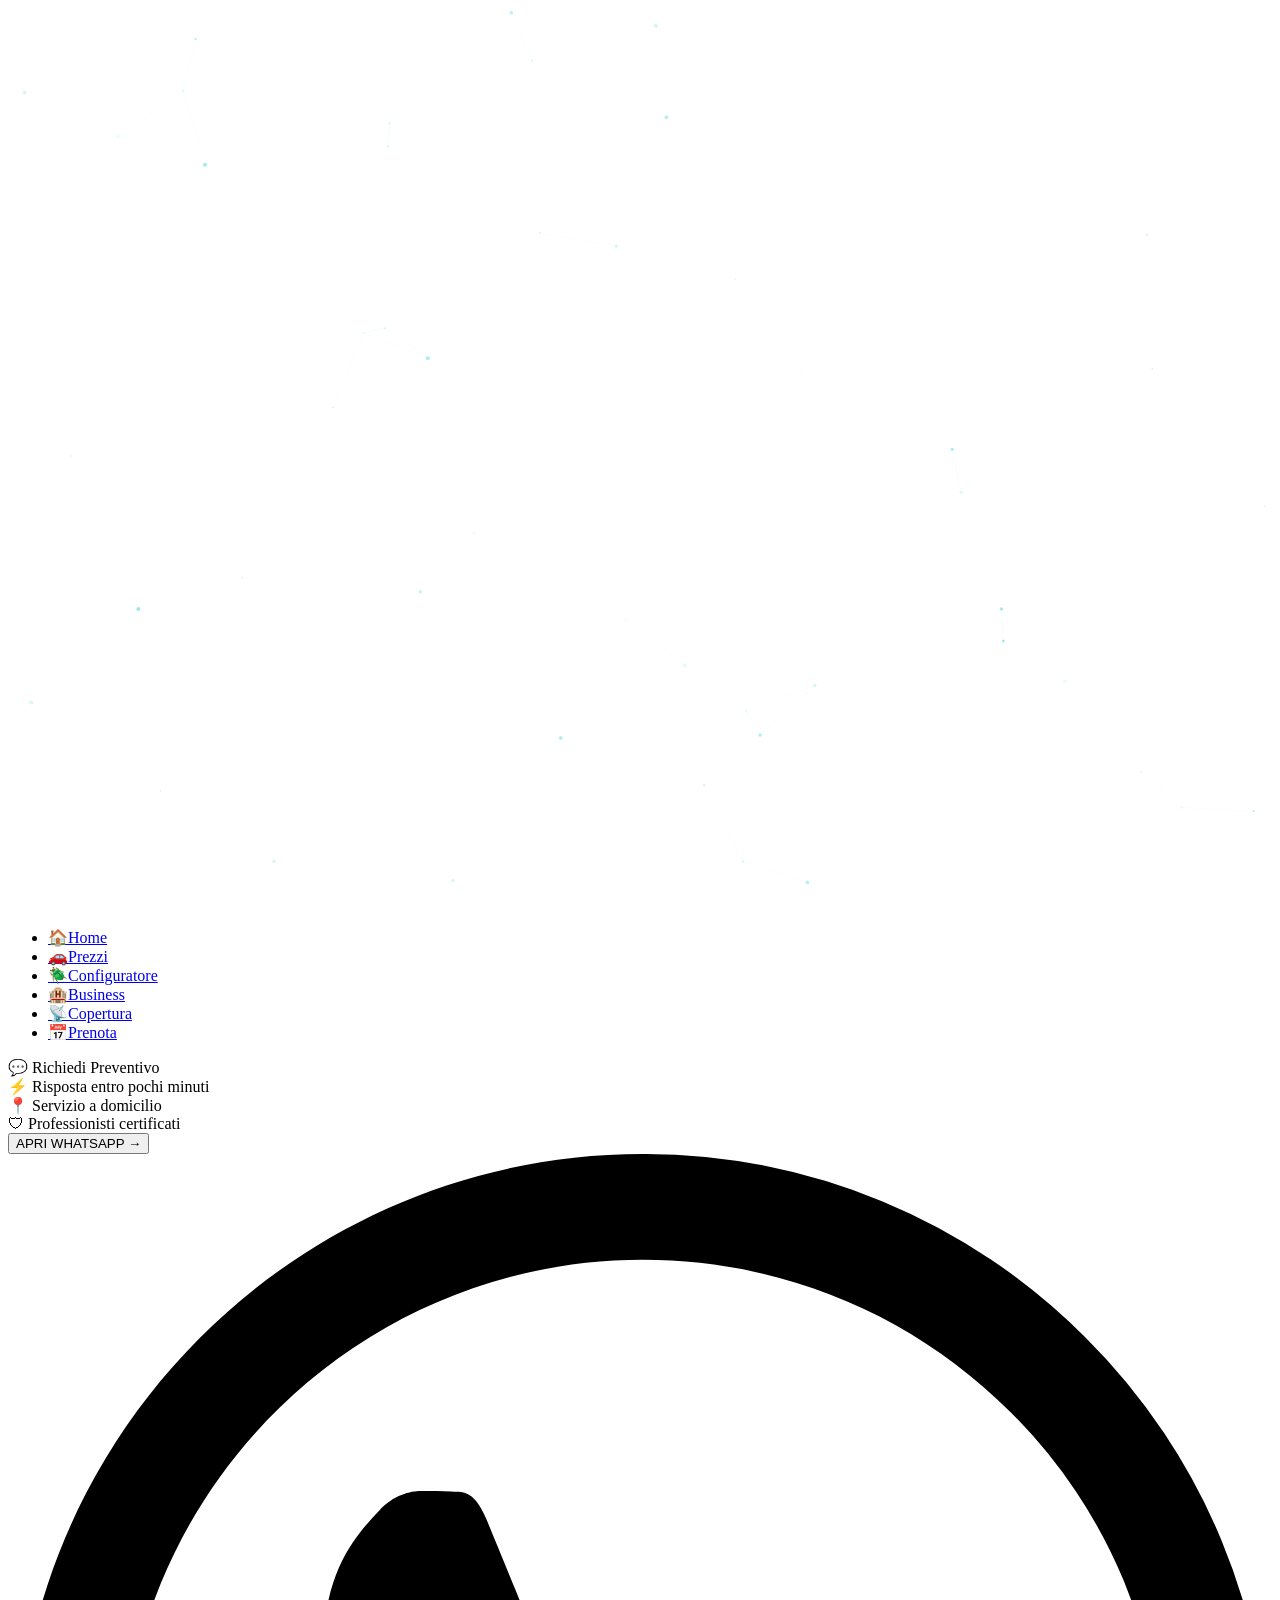
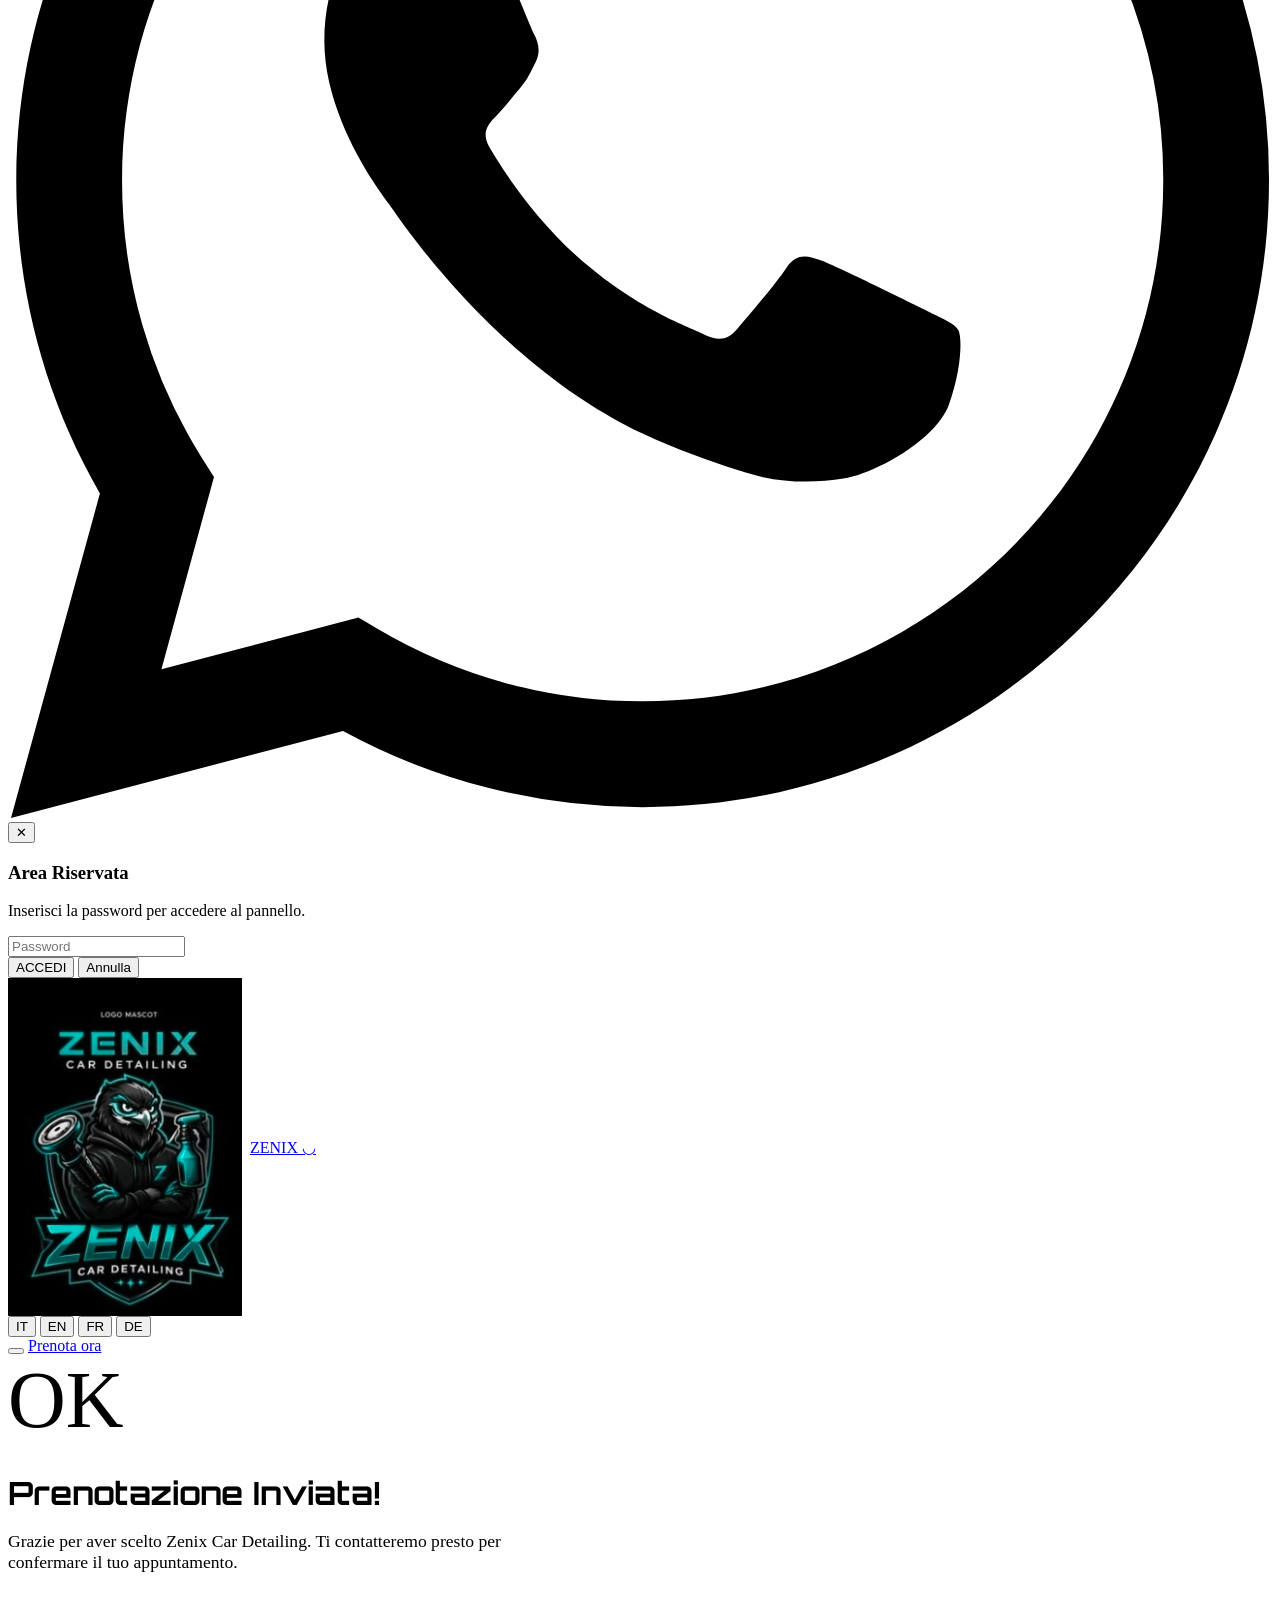
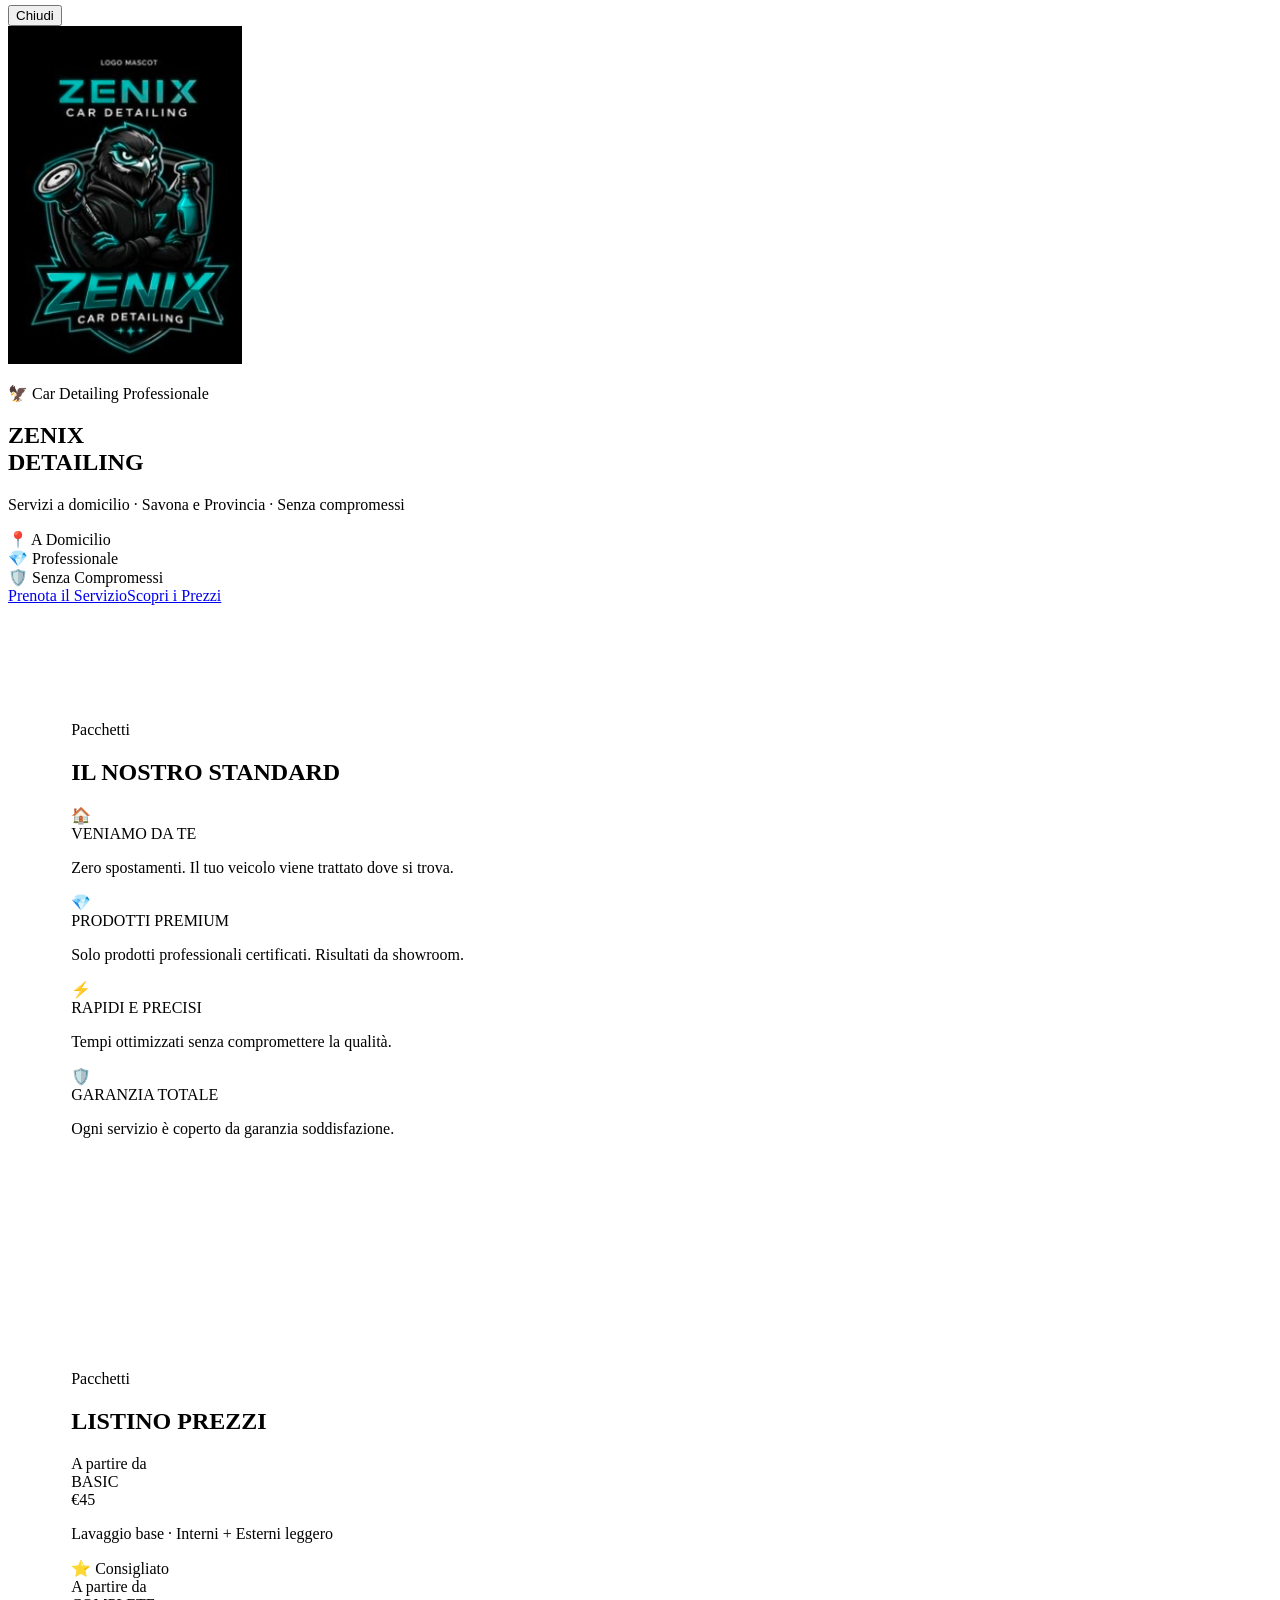
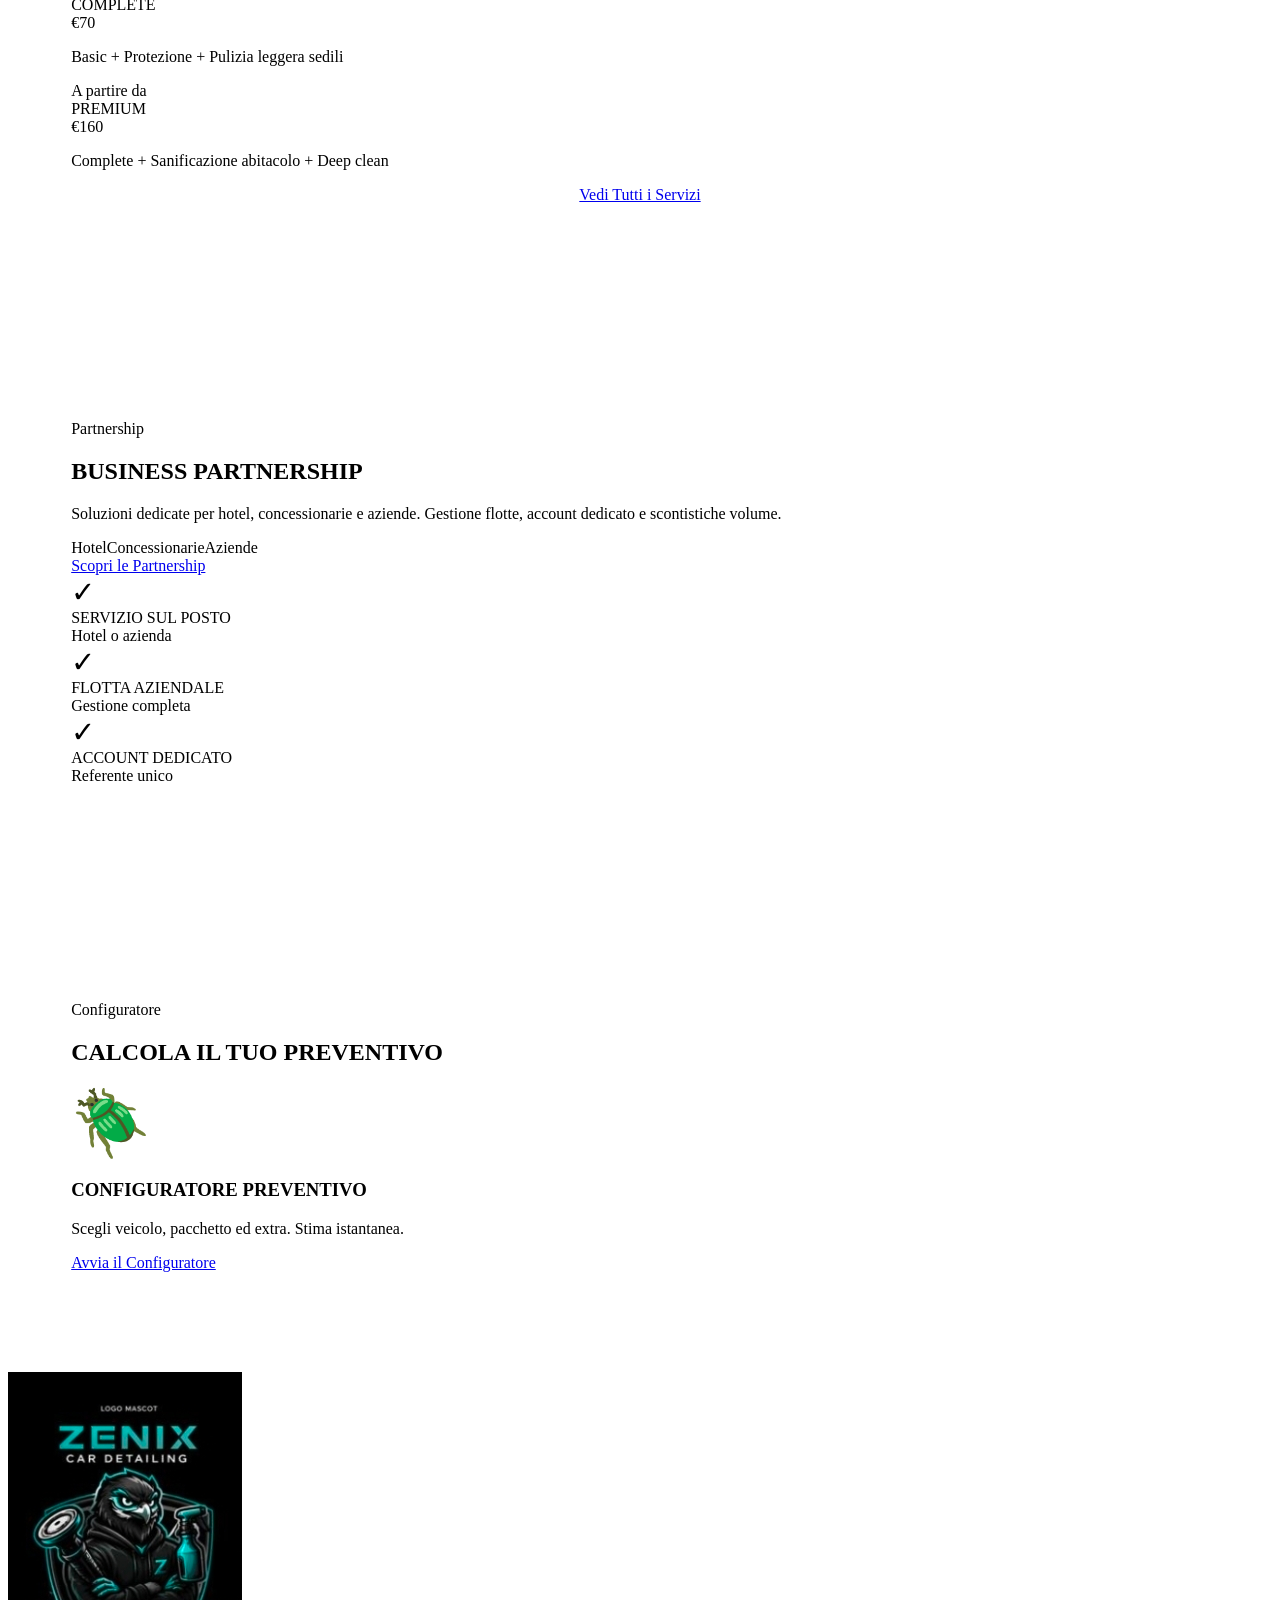
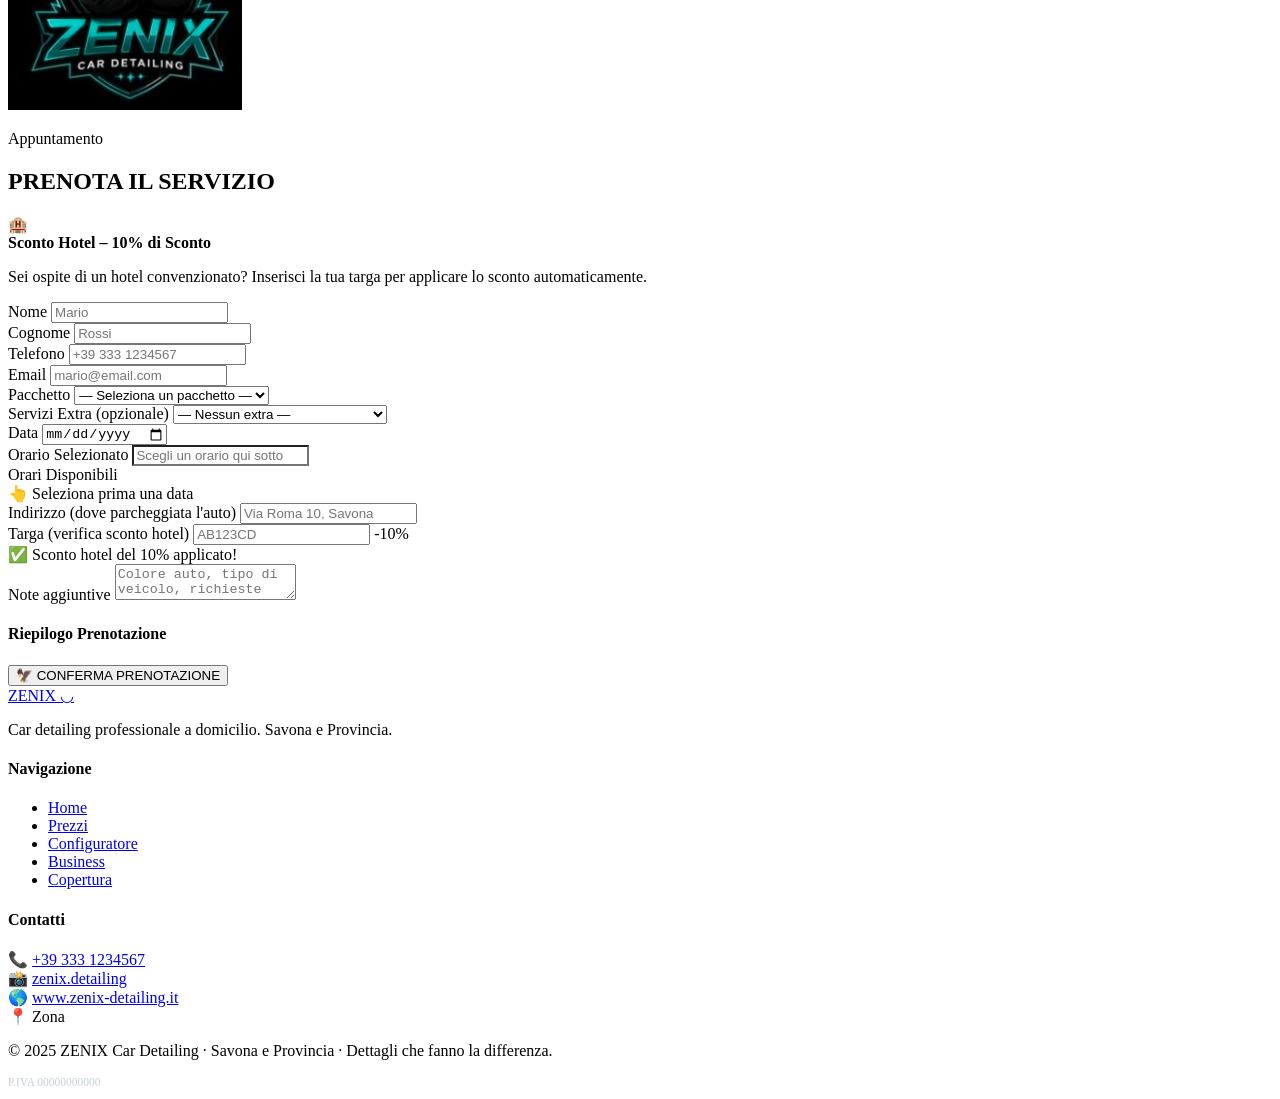
==== index.html @ 7ba514c6 "Create index.html" ====
<!DOCTYPE html>
<html lang="it" id="html-root">
<head>
<meta charset="UTF-8">
<meta name="viewport" content="width=device-width, initial-scale=1.0">
<meta name="description" content="Car detailing professionale a domicilio a Savona. Basic, Complete, Premium. Prenota online.">
<title>Zenix Car Detailing &ndash; Servizi a Domicilio Savona</title>

<link rel="preconnect" href="https://fonts.googleapis.com">
<link rel="preconnect" href="https://fonts.gstatic.com" crossorigin>
<link href="https://fonts.googleapis.com/css2?family=Orbitron:wght@400;700;900&family=Rajdhani:wght@400;500;600;700&display=swap" rel="stylesheet">

<link rel="stylesheet" href="style.css">
</head>
<body>

<canvas id="particles"></canvas>

<!-- Mobile menu -->
<div class="mob-menu" id="mob-menu" role="dialog" aria-modal="true">
  <div class="mob-menu-grid"></div>
  <div class="mob-scanline"></div>
  <div class="mob-menu-corner tl"></div><div class="mob-menu-corner tr"></div>
  <div class="mob-menu-corner bl"></div><div class="mob-menu-corner br"></div>
  <ul class="mob-nav">
    <li><a href="index.html" class="active-page" onclick="navTo(event,'index.html',closeMobMenu)"><span class="mn-icon">&#127968;</span><span data-i18n="nav_home">Home</span></a></li>
    <li><a href="services.html" class="" onclick="navTo(event,'services.html',closeMobMenu)"><span class="mn-icon">&#128663;</span><span data-i18n="nav_prezzi">Servizi</span></a></li>
    <li><a href="configurator.html" class="" onclick="navTo(event,'configurator.html',closeMobMenu)"><span class="mn-icon">&#129714;</span><span data-i18n="nav_cfg">Configuratore</span></a></li>
    <li><a href="business.html" class="" onclick="navTo(event,'business.html',closeMobMenu)"><span class="mn-icon">&#127976;</span><span data-i18n="nav_biz">Business</span></a></li>
    <li><a href="coverage.html" class="" onclick="navTo(event,'coverage.html',closeMobMenu)"><span class="mn-icon">&#128225;</span><span data-i18n="nav_cov">Copertura</span></a></li> 
    <li><a href="index.html#prenota" onclick="closeMobMenu()"><span class="mn-icon">&#128197;</span><span data-i18n="nav_prenota">Prenota</span></a></li>
  </ul>
</div>

<!-- WhatsApp float -->
<div class="wa-float" id="wa-float">
  <div class="wa-card" id="wa-card">
    <div class="wa-card-title" data-i18n="wa_title">&#128172; Richiedi Preventivo</div>
    <div class="wa-card-item"><span class="icon">&#9889;</span> <span data-i18n="wa_item1">Risposta entro pochi minuti</span></div>
    <div class="wa-card-item"><span class="icon">&#128205;</span> <span data-i18n="wa_item2">Servizio a domicilio</span></div>
    <div class="wa-card-item"><span class="icon">&#128737;</span> <span data-i18n="wa_item3">Professionisti certificati</span></div>
    <button class="wa-card-cta" onclick="openWhatsApp()" data-i18n="wa_cta">APRI WHATSAPP</button>
  </div>
  <div class="wa-ring wa-ring-1"></div>
  <div class="wa-ring wa-ring-2"></div>
  <div class="wa-btn" id="wa-btn" onclick="openWhatsApp()" title="WhatsApp">
    <svg viewBox="0 0 24 24"><path d="M17.472 14.382c-.297-.149-1.758-.867-2.03-.967-.273-.099-.471-.148-.67.15-.197.297-.767.966-.94 1.164-.173.199-.347.223-.644.075-.297-.15-1.255-.463-2.39-1.475-.883-.788-1.48-1.761-1.653-2.059-.173-.297-.018-.458.13-.606.134-.133.298-.347.446-.52.149-.174.198-.298.298-.497.099-.198.05-.371-.025-.52-.075-.149-.669-1.612-.916-2.207-.242-.579-.487-.5-.669-.51-.173-.008-.371-.01-.57-.01-.198 0-.52.074-.792.372-.272.297-1.04 1.016-1.04 2.479 0 1.462 1.065 2.875 1.213 3.074.149.198 2.096 3.2 5.077 4.487.709.306 1.262.489 1.694.625.712.227 1.36.195 1.871.118.571-.085 1.758-.719 2.006-1.413.248-.694.248-1.289.173-1.413-.074-.124-.272-.198-.57-.347m-5.421 7.403h-.004a9.87 9.87 0 01-5.031-1.378l-.361-.214-3.741.982.998-3.648-.235-.374a9.86 9.86 0 01-1.51-5.26c.001-5.45 4.436-9.884 9.888-9.884 2.64 0 5.122 1.03 6.988 2.898a9.825 9.825 0 012.893 6.994c-.003 5.45-4.437 9.884-9.885 9.884m8.413-18.297A11.815 11.815 0 0012.05 0C5.495 0 .16 5.335.157 11.892c0 2.096.547 4.142 1.588 5.945L.057 24l6.305-1.654a11.882 11.882 0 005.683 1.448h.005c6.554 0 11.89-5.335 11.893-11.893a11.821 11.821 0 00-3.48-8.413Z"/></svg>
  </div>
</div>

<!-- Page transition -->
<div class="page-transition" id="page-transition"></div>

<!-- Admin secret modal -->
<div class="admin-modal-overlay" id="admin-modal">
  <div class="admin-modal-wrap"><div class="admin-modal">
    <button class="admin-modal-close" onclick="closeAdminModal()">&#x2715;</button>
    <h3 data-i18n="admin_modal_title">Area Riservata</h3>
    <p data-i18n="admin_modal_desc">Inserisci la password per accedere.</p>
    <input type="password" id="admin-pwd-input" data-i18n-ph="admin_modal_pwd" placeholder="Password"
      onkeydown="if(event.key==='Enter')checkAdminPwd()">
    <div class="admin-modal-btns">
      <button class="btn-primary" onclick="checkAdminPwd()" data-i18n="admin_modal_btn">ACCEDI</button>
      <button class="btn-outline" onclick="closeAdminModal()" data-i18n="admin_modal_cancel">Annulla</button>
    </div>
  </div></div>
</div>

<!-- Nav -->
<nav id="navbar">
  <div style="display:flex;align-items:center;gap:.5rem;flex-shrink:0">
    <img src="[data-uri]" class="nav-mascot" alt="Zenix">
    <a href="index.html" class="nav-logo" onclick="navTo(event,'index.html')">ZENIX<span> &#9697;</span></a>
  </div>
  <div class="nav-right">
    <div class="lang-selector">
      <button class="lang-btn" onclick="setLang('it')" id="lang-it">IT</button>
      <button class="lang-btn" onclick="setLang('en')" id="lang-en">EN</button>
      <button class="lang-btn" onclick="setLang('fr')" id="lang-fr">FR</button>
      <button class="lang-btn" onclick="setLang('de')" id="lang-de">DE</button>
    </div>
    <button class="hamburger" id="hamburger-btn" aria-label="Menu" onclick="toggleMobMenu()">
      <span></span><span></span><span></span>
    </button>
    <a href="index.html#prenota" class="nav-cta" id="nav-book-btn" data-i18n="nav_book_btn">Prenota</a>
  </div>
</nav>
<div id="fb-banner" style="display:none;position:fixed;bottom:1rem;right:1rem;z-index:999;background:rgba(255,180,0,.96);color:#000;padding:.8rem 1.2rem;border-radius:8px;font-family:Orbitron,monospace;font-size:.62rem;max-width:290px;box-shadow:0 4px 24px rgba(0,0,0,.5)">Firebase non configurato - prenotazioni locali.<button onclick="this.parentElement.style.display='none'" style="position:absolute;top:.3rem;right:.5rem;background:none;border:none;cursor:pointer">X</button></div>
<div class="success-overlay" id="success-overlay"><div style="font-size:5rem;margin-bottom:1.5rem">OK</div><h2 style="font-family:Orbitron,monospace;color:var(--teal);font-size:2rem;margin-bottom:1rem" data-i18n="success_title">Prenotazione Inviata!</h2><p style="color:var(--muted);font-size:1.1rem;margin-bottom:2rem;max-width:500px" data-i18n="success_msg">Grazie! Ti contatteremo presto.</p><button class="btn-primary" onclick="document.getElementById('success-overlay').classList.remove('show')" data-i18n="success_close">Chiudi</button></div>
<section id="hero"><div class="hero-grid-bg"></div><div class="hero-glow"></div><img src="[data-uri]" class="mascot-hero" alt="Zenix"><div class="hero-content">
  <p class="hero-eyebrow" data-i18n="hero_eyebrow">Car Detailing Professionale</p><h1 class="hero-title">ZENIX<br><span class="teal">DETAILING</span></h1><p class="hero-sub" data-i18n="hero_sub">Servizi a domicilio &middot; Savona e Provincia</p><div class="hero-badges"><div class="badge" data-i18n="badge_home">A Domicilio</div><div class="badge" data-i18n="badge_pro">Professionale</div><div class="badge" data-i18n="badge_no_comp">Senza Compromessi</div></div><div class="hero-btns"><a href="services.html" class="btn-primary" onclick="navTo(event,'services.html')" data-i18n="hero_btn1">Scopri i Servizi</a><a href="#prenota" class="btn-outline" data-i18n="hero_btn2">Prenota Ora</a></div></div></section>
<section style="background:var(--dark);position:relative;z-index:1;padding:100px 5%"><div class="section-header reveal"><p class="section-eyebrow" data-i18n="sec_packages">Perche Sceglierci</p><h2 class="section-title" data-i18n="why_title">IL NOSTRO <span>STANDARD</span></h2><div class="section-line"></div></div><div class="why-grid"><div class="why-card reveal"><span class="why-icon">&#127968;</span><div class="why-title" data-i18n="why_title1">VENIAMO DA TE</div><p class="why-desc" data-i18n="why_desc1">Zero spostamenti.</p></div><div class="why-card reveal"><span class="why-icon">&#128142;</span><div class="why-title" data-i18n="why_title2">PRODOTTI PREMIUM</div><p class="why-desc" data-i18n="why_desc2">Solo prodotti certificati.</p></div><div class="why-card reveal"><span class="why-icon">&#9889;</span><div class="why-title" data-i18n="why_title3">RAPIDI E PRECISI</div><p class="why-desc" data-i18n="why_desc3">Tempi ottimizzati.</p></div><div class="why-card reveal"><span class="why-icon">&#128737;&#65039;</span><div class="why-title" data-i18n="why_title4">GARANZIA TOTALE</div><p class="why-desc" data-i18n="why_desc4">Garanzia soddisfazione.</p></div></div></section>
<section style="background:var(--black);position:relative;z-index:1;padding:100px 5%"><div class="section-header reveal"><p class="section-eyebrow" data-i18n="sec_packages">Pacchetti</p><h2 class="section-title" data-i18n="sec_listino">I NOSTRI <span>SERVIZI</span></h2><div class="section-line"></div></div><div class="preview-grid"><div class="preview-card reveal"><div class="pkg-from" data-i18n="pkg_from">A partire da</div><div class="pkg-name" data-i18n="pkg_name_basic">BASIC</div><div class="pkg-price"><span>&euro;</span>45</div><p class="pkg-tag" data-i18n="pkg_desc_basic">Lavaggio base</p></div><div class="preview-card featured reveal" style="position:relative"><span class="feat-badge" data-i18n="pkg_badge_featured">Consigliato</span><div class="pkg-from" data-i18n="pkg_from">A partire da</div><div class="pkg-name" data-i18n="pkg_name_complete">COMPLETE</div><div class="pkg-price"><span>&euro;</span>70</div><p class="pkg-tag" data-i18n="pkg_desc_complete">Basic + Protezione</p></div><div class="preview-card reveal"><div class="pkg-from" data-i18n="pkg_from">A partire da</div><div class="pkg-name" data-i18n="pkg_name_premium">PREMIUM</div><div class="pkg-price"><span>&euro;</span>160</div><p class="pkg-tag" data-i18n="pkg_desc_premium">Complete + Deep Clean</p></div></div><div style="text-align:center"><a href="services.html" class="btn-outline" onclick="navTo(event,'services.html')" data-i18n="services_preview_btn">Vedi Tutti i Servizi</a></div></section>
<section style="background:var(--dark);position:relative;z-index:1;padding:100px 5%"><div class="biz-preview-inner reveal"><div class="biz-preview-text"><p class="section-eyebrow" data-i18n="sec_biz">Partnership</p><h2 data-i18n="biz_preview_title">BUSINESS <span>PARTNERSHIP</span></h2><p data-i18n="biz_section_desc">Soluzioni dedicate.</p><div class="biz-preview-tags"><span class="biz-tag" data-i18n="biz_tag1">Hotel</span><span class="biz-tag" data-i18n="biz_tag2">Concessionarie</span><span class="biz-tag" data-i18n="biz_tag3">Aziende</span></div><a href="business.html" class="btn-primary" onclick="navTo(event,'business.html')" data-i18n="biz_discover_btn">Scopri le Partnership</a></div><div class="biz-preview-cards"><div class="biz-mini-card"><div style="font-size:1.8rem">&#10003;</div><div><div class="biz-mini-title" data-i18n="biz_mini1_title">SERVIZIO SUL POSTO</div><div class="biz-mini-sub" data-i18n="biz_mini1_sub">Hotel o azienda</div></div></div><div class="biz-mini-card"><div style="font-size:1.8rem">&#10003;</div><div><div class="biz-mini-title" data-i18n="biz_mini2_title">FLOTTA AZIENDALE</div><div class="biz-mini-sub" data-i18n="biz_mini2_sub">Gestione completa</div></div></div><div class="biz-mini-card"><div style="font-size:1.8rem">&#10003;</div><div><div class="biz-mini-title" data-i18n="biz_mini3_title">ACCOUNT DEDICATO</div><div class="biz-mini-sub" data-i18n="biz_mini3_sub">Referente unico</div></div></div></div></div></section>
<section style="background:var(--black);position:relative;z-index:1;padding:100px 5%"><div class="section-header reveal"><p class="section-eyebrow" data-i18n="sec_cfg">Configuratore</p><h2 class="section-title" data-i18n="sec_cfg_title">CALCOLA IL TUO <span>PREVENTIVO</span></h2><div class="section-line"></div></div><div class="cfg-preview-box reveal"><span style="font-size:4rem;display:block;margin-bottom:1rem">&#129714;</span><h3 data-i18n="cfg_preview_title">CONFIGURATORE PREVENTIVO</h3><p data-i18n="cfg_preview_desc">Scegli veicolo, pacchetto ed extra.</p><a href="configurator.html" class="btn-primary" onclick="navTo(event,'configurator.html')" data-i18n="cfg_preview_btn">Avvia il Configuratore</a></div></section>
<section id="prenota" style="position:relative">
  <img src="[data-uri]" class="section-mascot" alt="">
  <div class="section-header reveal">
    <p class="section-eyebrow" data-i18n="sec_booking">Appuntamento</p>
    <h2 class="section-title" data-i18n="sec_book_title">PRENOTA IL <span>SERVIZIO</span></h2>
    <div class="section-line"></div>
  </div>
  <div class="booking-wrapper">
    <div class="booking-form reveal">
      <div class="hotel-banner">
        <div class="hotel-banner-icon">🏨</div>
        <div class="hotel-banner-text">
          <strong data-i18n="hotel_title">Sconto Hotel – 10% di Sconto</strong>
          <p data-i18n="hotel_desc">Sei ospite di un hotel convenzionato? Inserisci la tua targa per applicare lo sconto automaticamente.</p>
        </div>
      </div>
      <div class="form-grid">
        <div class="form-group">
          <label data-i18n="lbl_nome">Nome</label>
          <input type="text" id="f-nome" data-i18n-ph="ph_nome" placeholder="Mario" required>
        </div>
        <div class="form-group">
          <label data-i18n="lbl_cognome">Cognome</label>
          <input type="text" id="f-cognome" data-i18n-ph="ph_cognome" placeholder="Rossi" required>
        </div>
        <div class="form-group">
          <label data-i18n="lbl_tel">Telefono</label>
          <input type="tel" id="f-tel" placeholder="+39 333 1234567" required>
        </div>
        <div class="form-group">
          <label data-i18n="lbl_email">Email</label>
          <input type="email" id="f-email" data-i18n-ph="ph_email" placeholder="mario@email.com">
        </div>
        <div class="form-group full">
          <label data-i18n="lbl_pacchetto">Pacchetto</label>
          <select id="f-pacchetto" onchange="updateSummary()">
            <option value="" data-i18n="pkg_placeholder">— Seleziona un pacchetto —</option>
            <option value="Basic|45" data-i18n="pkg_basic">Basic – da €45</option>
            <option value="Complete|70" data-i18n="pkg_complete">Complete – da €70 ⭐</option>
            <option value="Premium|180" data-i18n="pkg_premium">Premium – da €180</option>
          </select>
        </div>
        <div class="form-group full">
          <label data-i18n="lbl_extra">Servizi Extra (opzionale)</label>
          <select id="f-extra" onchange="updateSummary()">
            <option value="" data-i18n="extra_none">— Nessun extra —</option>
            <option value="Deep Clean Interni|0" data-i18n="extra_deep">Deep Clean Interni (su richiesta)</option>
            <option value="Lucidatura One Step|120" data-i18n="extra_luc1">Lucidatura One Step – da €120</option>
            <option value="Lucidatura Two Step|180" data-i18n="extra_luc2">Lucidatura Two Step – da €180</option>
            <option value="Lucidatura Completa|250" data-i18n="extra_luc3">Lucidatura Completa – da €250</option>
            <option value="Restauro Fari|70" data-i18n="extra_fari">Restauro Fari – da €70</option>
          </select>
        </div>
        <div class="form-group">
          <label data-i18n="lbl_data">Data</label>
          <input type="date" id="f-data" onchange="onDateChange()" required>
        </div>
        <div class="form-group">
          <label data-i18n="lbl_orario">Orario Selezionato</label>
          <input type="text" id="f-orario-display" data-i18n-ph="ph_orario" placeholder="Scegli un orario qui sotto" readonly style="cursor:default;background:rgba(255,255,255,0.02)">
          <input type="hidden" id="f-orario">
        </div>
        <div class="form-group full">
          <label data-i18n="lbl_slots">Orari Disponibili</label>
          <div class="slots-grid" id="slots-grid">
            <span class="slots-placeholder" data-i18n="slots_pick_date">👆 Seleziona prima una data</span>
          </div>
        </div>
        <div class="form-group full">
          <label data-i18n="lbl_indirizzo">Indirizzo (dove parcheggiata l'auto)</label>
          <input type="text" id="f-indirizzo" data-i18n-ph="ph_indirizzo" placeholder="Via Roma 10, Savona" required>
        </div>
        <div class="form-group full targa-row">
          <label data-i18n="lbl_targa">Targa (inserisci per verifica sconto hotel)</label>
          <input type="text" id="f-targa" placeholder="AB123CD" oninput="checkTarga(this)" maxlength="8">
          <span class="discount-badge-input" id="discount-badge">-10%</span>
          <div class="discount-msg" id="discount-msg" data-i18n="discount_applied">✅ Sconto hotel del 10% applicato!</div>
        </div>
        <div class="form-group full">
          <label data-i18n="lbl_note">Note aggiuntive</label>
          <textarea id="f-note" data-i18n-ph="ph_note" placeholder="Colore auto, tipo di veicolo, richieste speciali..."></textarea>
        </div>
      </div>
      <div class="booking-summary" id="booking-summary">
        <h4 data-i18n="summary_title">Riepilogo Prenotazione</h4>
        <div id="summary-rows"></div>
      </div>
      <button class="submit-btn" id="submit-btn" onclick="submitBooking()" data-i18n="btn_submit">🦅 CONFERMA PRENOTAZIONE</button>
    </div>
  </div>
</section>

<footer>
  <div class="footer-inner">
    <div class="footer-brand">
      <a href="index.html" class="nav-logo" id="footer-logo-trigger">ZENIX <span>&#9697;</span></a>
      <p data-i18n="footer_brand_desc">Car detailing professionale a domicilio. Savona e Provincia.</p>
    </div>
    <div class="footer-nav">
      <h4 data-i18n="footer_nav_title">Navigazione</h4>
      <ul>
        <li><a href="index.html"><span data-i18n="nav_home">Home</span></a></li>
        <li><a href="services.html"><span data-i18n="nav_prezzi">Servizi</span></a></li>
        <li><a href="configurator.html"><span data-i18n="nav_cfg">Configuratore</span></a></li>
        <li><a href="business.html"><span data-i18n="nav_biz">Business</span></a></li>
        <li><a href="coverage.html"><span data-i18n="nav_cov">Copertura</span></a></li>      </ul>
    </div>
    <div class="footer-contact">
      <h4 data-i18n="footer_contact_title">Contatti</h4>
      <div class="footer-contact-item">&#128222; <a href="tel:+393331234567">+39 333 1234567</a></div>
      <div class="footer-contact-item">&#128248; <a href="#">zenix.detailing</a></div>
      <div class="footer-contact-item">&#127758; <a href="#">www.zenix-detailing.it</a></div>
      <div class="footer-contact-item">&#128205; <span data-i18n="contact_zona">Savona e Provincia</span></div>
    </div>
  </div>
  <div class="footer-bottom">
    <p class="footer-copy" data-i18n="footer_text">&#169; 2026 <span>ZENIX Car Detailing</span> &middot; Savona e Provincia &middot; Dettagli che fanno la differenza.</p>
    <p style="font-size:.72rem;color:rgba(107,138,154,0.4)">P.IVA 00000000000</p>
  </div>
</footer>
<script src="app.js" defer></script>
<script>
document.addEventListener('DOMContentLoaded', function() {
  zenixInit();
bookingInit();});
</script>
</body>
  </html>
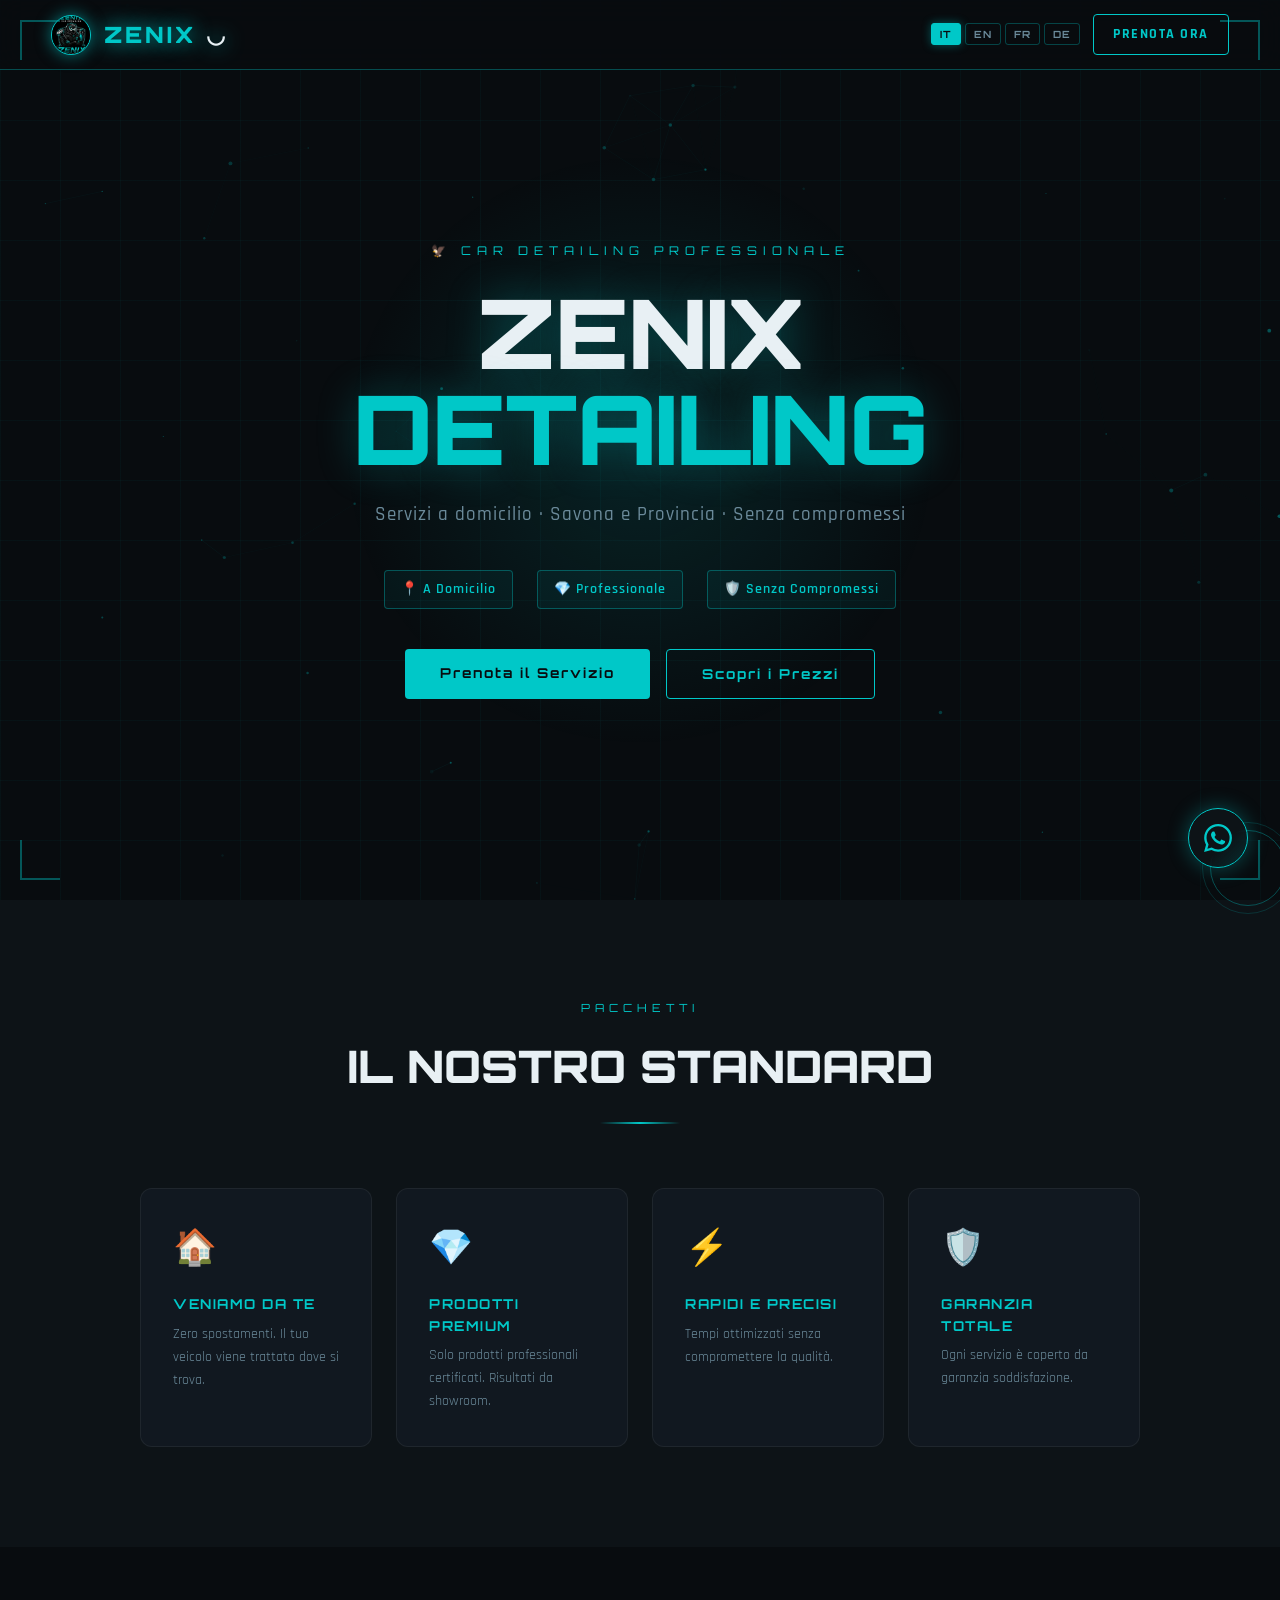
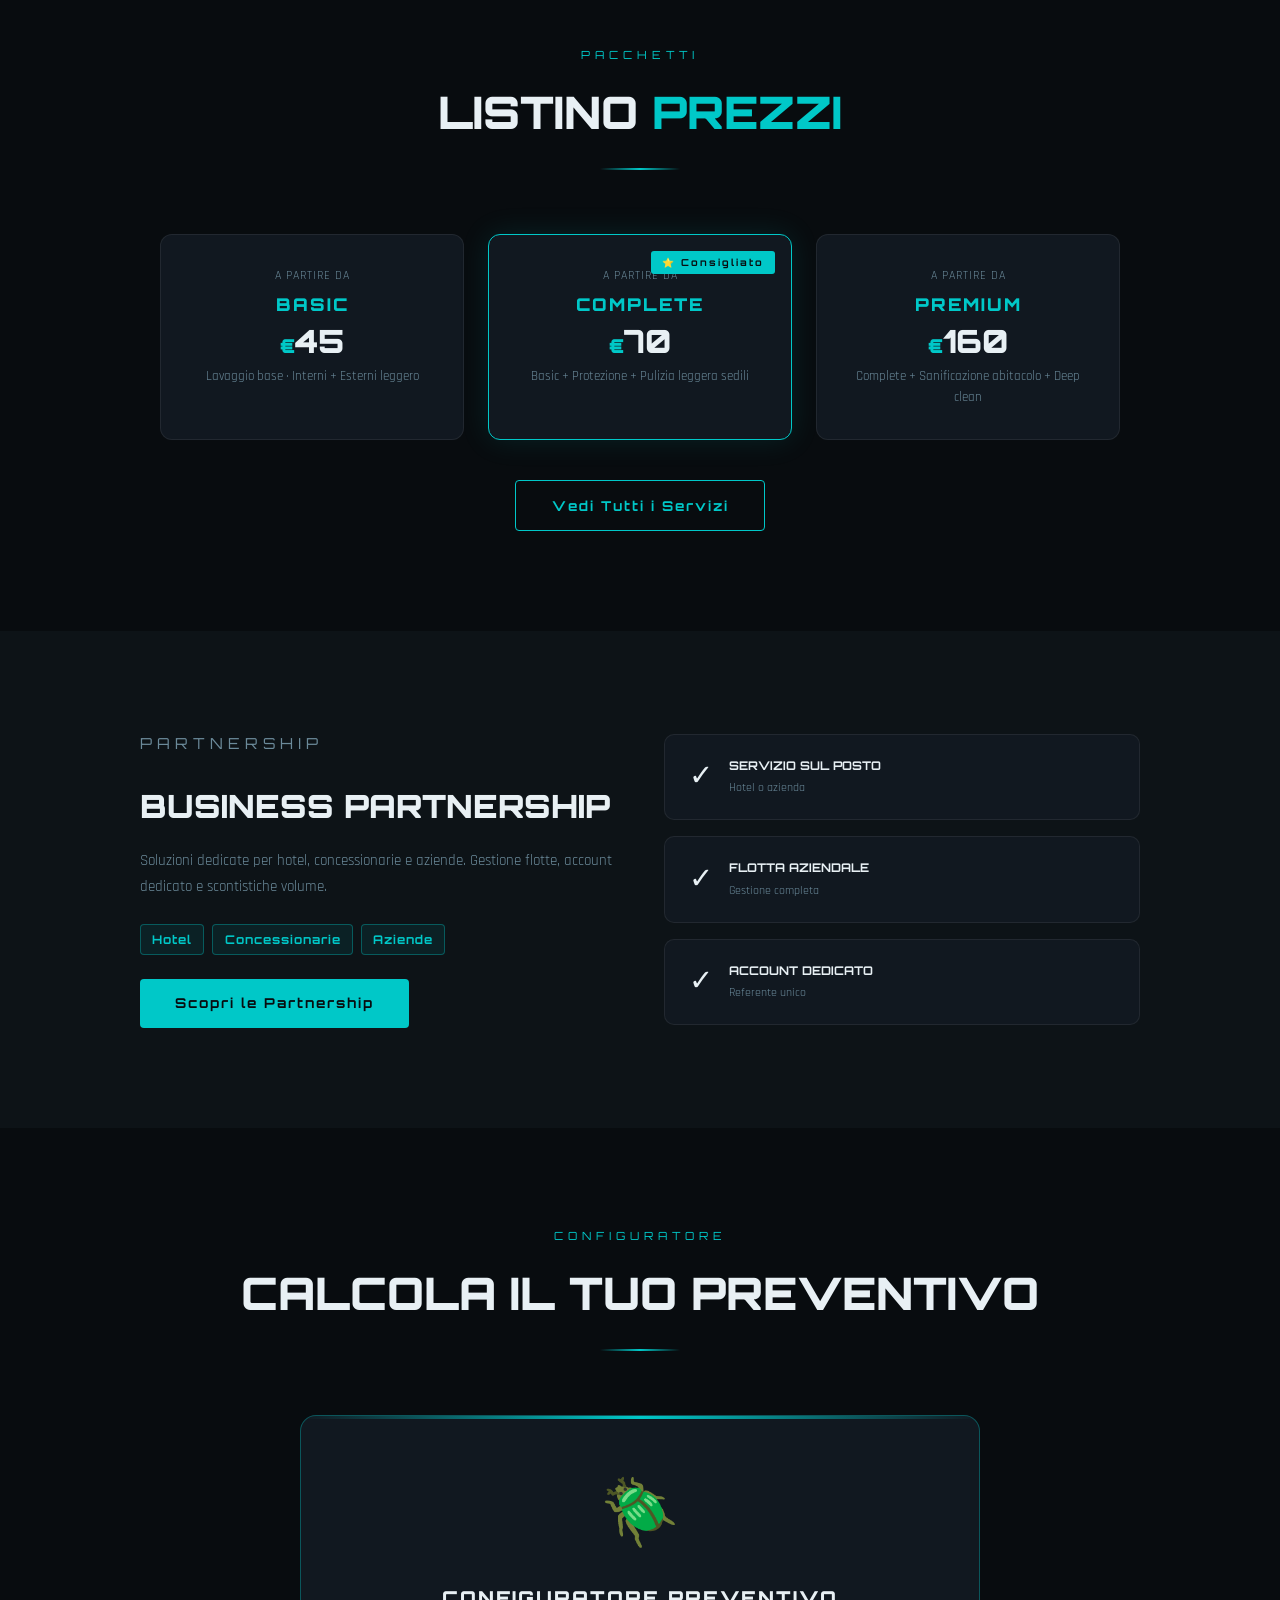
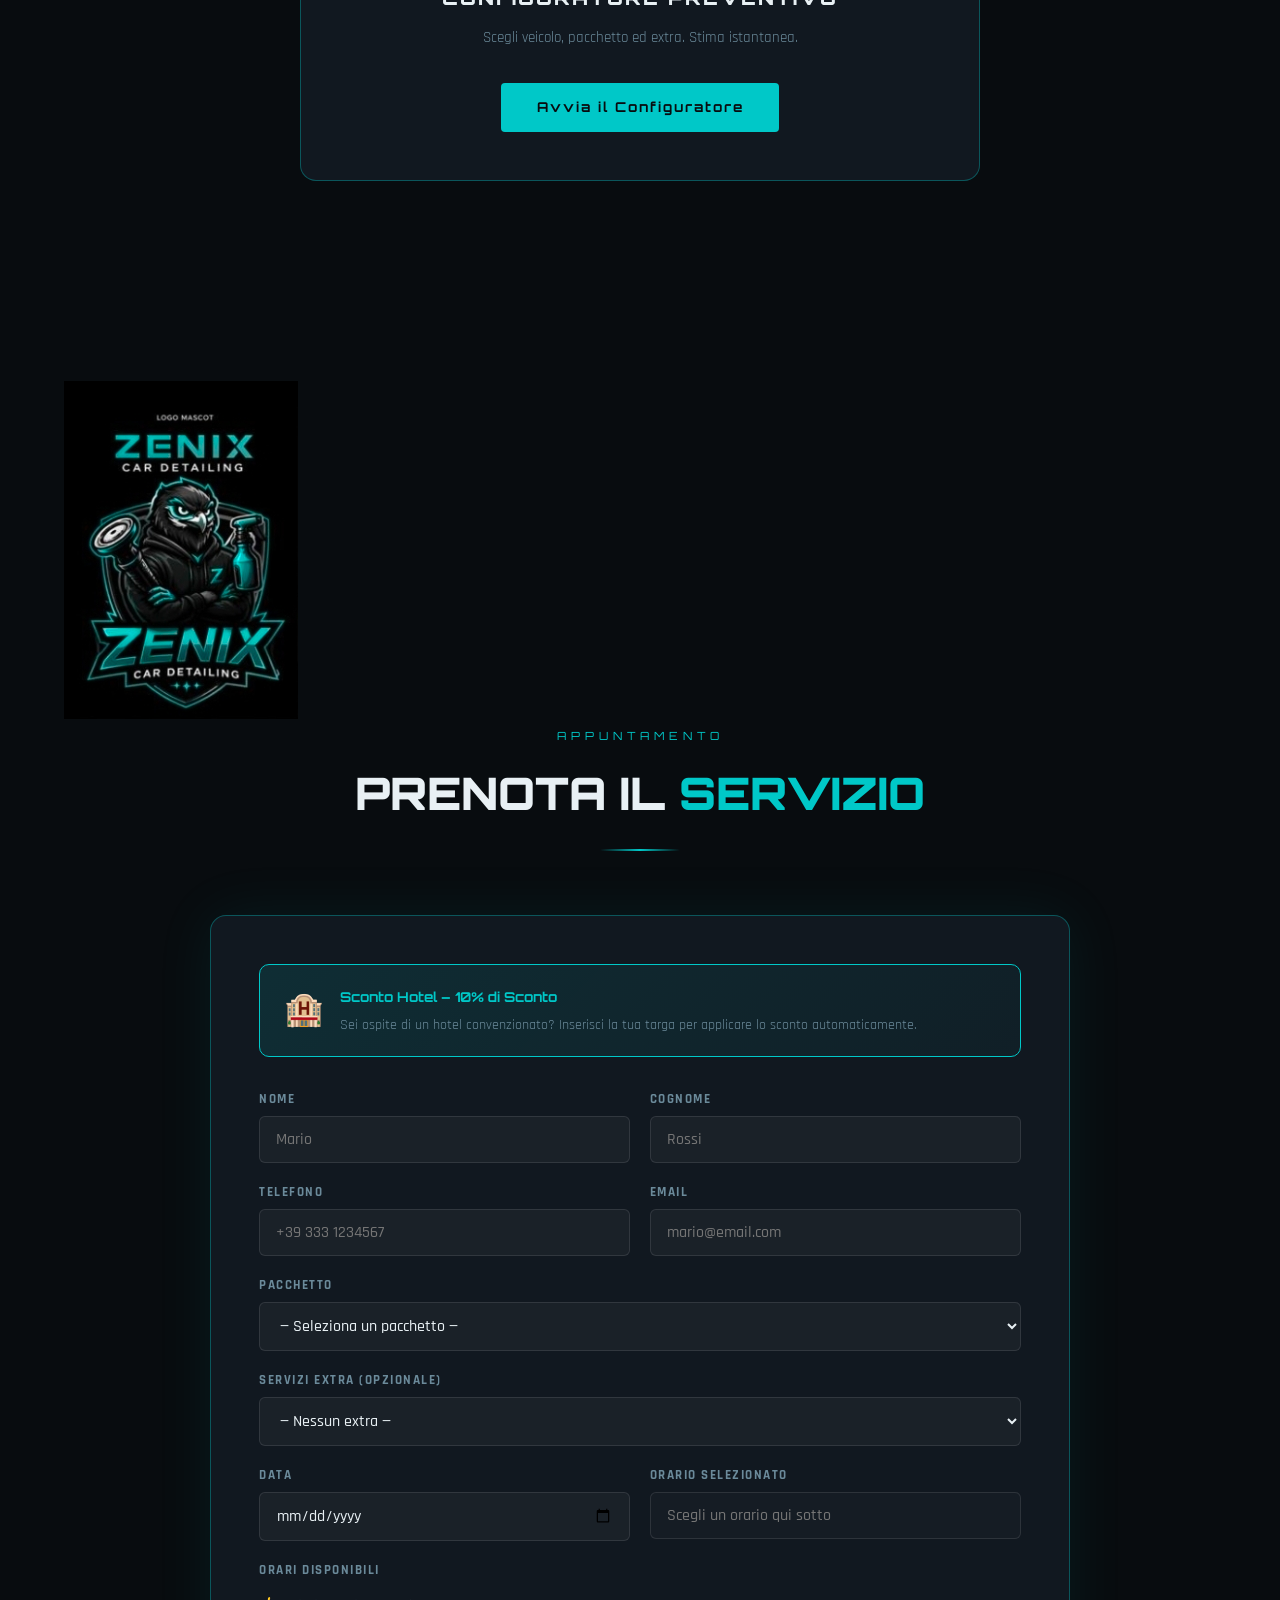
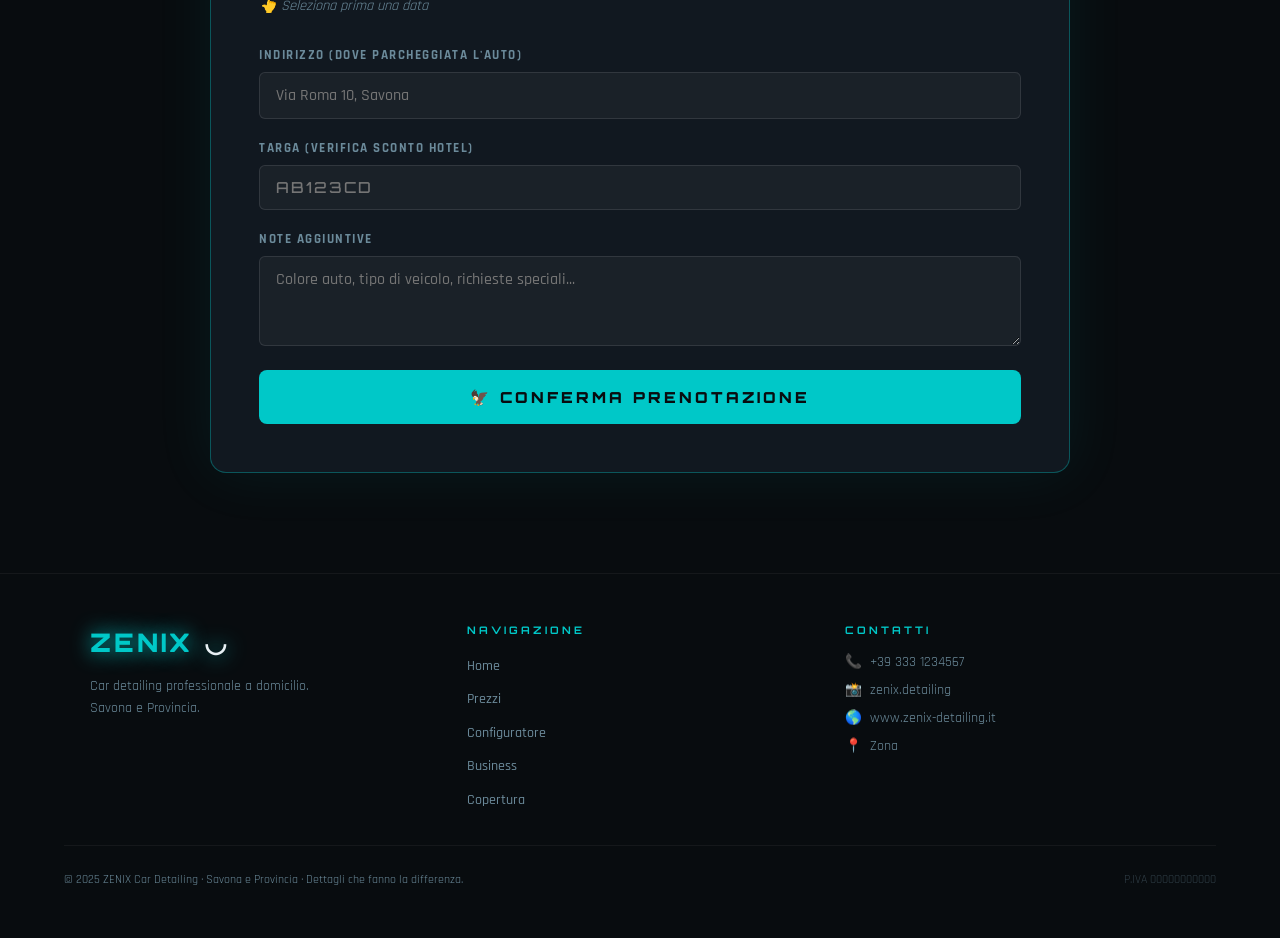
==== commit bce212bb: "Update index.html" ====
--- a/index.html
+++ b/index.html
@@ -87,7 +87,10 @@
 </nav>
 <div id="fb-banner" style="display:none;position:fixed;bottom:1rem;right:1rem;z-index:999;background:rgba(255,180,0,.96);color:#000;padding:.8rem 1.2rem;border-radius:8px;font-family:Orbitron,monospace;font-size:.62rem;max-width:290px;box-shadow:0 4px 24px rgba(0,0,0,.5)">Firebase non configurato - prenotazioni locali.<button onclick="this.parentElement.style.display='none'" style="position:absolute;top:.3rem;right:.5rem;background:none;border:none;cursor:pointer">X</button></div>
 <div class="success-overlay" id="success-overlay"><div style="font-size:5rem;margin-bottom:1.5rem">OK</div><h2 style="font-family:Orbitron,monospace;color:var(--teal);font-size:2rem;margin-bottom:1rem" data-i18n="success_title">Prenotazione Inviata!</h2><p style="color:var(--muted);font-size:1.1rem;margin-bottom:2rem;max-width:500px" data-i18n="success_msg">Grazie! Ti contatteremo presto.</p><button class="btn-primary" onclick="document.getElementById('success-overlay').classList.remove('show')" data-i18n="success_close">Chiudi</button></div>
-<section id="hero"><div class="hero-grid-bg"></div><div class="hero-glow"></div><img src="[data-uri]" class="mascot-hero" alt="Zenix"><div class="hero-content">
+<section id="hero">
+  <div class="hero-grid-bg"></div>
+  <div class="hero-glow"></div>
+  <div class="hero-content">
   <p class="hero-eyebrow" data-i18n="hero_eyebrow">Car Detailing Professionale</p><h1 class="hero-title">ZENIX<br><span class="teal">DETAILING</span></h1><p class="hero-sub" data-i18n="hero_sub">Servizi a domicilio &middot; Savona e Provincia</p><div class="hero-badges"><div class="badge" data-i18n="badge_home">A Domicilio</div><div class="badge" data-i18n="badge_pro">Professionale</div><div class="badge" data-i18n="badge_no_comp">Senza Compromessi</div></div><div class="hero-btns"><a href="services.html" class="btn-primary" onclick="navTo(event,'services.html')" data-i18n="hero_btn1">Scopri i Servizi</a><a href="#prenota" class="btn-outline" data-i18n="hero_btn2">Prenota Ora</a></div></div></section>
 <section style="background:var(--dark);position:relative;z-index:1;padding:100px 5%"><div class="section-header reveal"><p class="section-eyebrow" data-i18n="sec_packages">Perche Sceglierci</p><h2 class="section-title" data-i18n="why_title">IL NOSTRO <span>STANDARD</span></h2><div class="section-line"></div></div><div class="why-grid"><div class="why-card reveal"><span class="why-icon">&#127968;</span><div class="why-title" data-i18n="why_title1">VENIAMO DA TE</div><p class="why-desc" data-i18n="why_desc1">Zero spostamenti.</p></div><div class="why-card reveal"><span class="why-icon">&#128142;</span><div class="why-title" data-i18n="why_title2">PRODOTTI PREMIUM</div><p class="why-desc" data-i18n="why_desc2">Solo prodotti certificati.</p></div><div class="why-card reveal"><span class="why-icon">&#9889;</span><div class="why-title" data-i18n="why_title3">RAPIDI E PRECISI</div><p class="why-desc" data-i18n="why_desc3">Tempi ottimizzati.</p></div><div class="why-card reveal"><span class="why-icon">&#128737;&#65039;</span><div class="why-title" data-i18n="why_title4">GARANZIA TOTALE</div><p class="why-desc" data-i18n="why_desc4">Garanzia soddisfazione.</p></div></div></section>
 <section style="background:var(--black);position:relative;z-index:1;padding:100px 5%"><div class="section-header reveal"><p class="section-eyebrow" data-i18n="sec_packages">Pacchetti</p><h2 class="section-title" data-i18n="sec_listino">I NOSTRI <span>SERVIZI</span></h2><div class="section-line"></div></div><div class="preview-grid"><div class="preview-card reveal"><div class="pkg-from" data-i18n="pkg_from">A partire da</div><div class="pkg-name" data-i18n="pkg_name_basic">BASIC</div><div class="pkg-price"><span>&euro;</span>45</div><p class="pkg-tag" data-i18n="pkg_desc_basic">Lavaggio base</p></div><div class="preview-card featured reveal" style="position:relative"><span class="feat-badge" data-i18n="pkg_badge_featured">Consigliato</span><div class="pkg-from" data-i18n="pkg_from">A partire da</div><div class="pkg-name" data-i18n="pkg_name_complete">COMPLETE</div><div class="pkg-price"><span>&euro;</span>70</div><p class="pkg-tag" data-i18n="pkg_desc_complete">Basic + Protezione</p></div><div class="preview-card reveal"><div class="pkg-from" data-i18n="pkg_from">A partire da</div><div class="pkg-name" data-i18n="pkg_name_premium">PREMIUM</div><div class="pkg-price"><span>&euro;</span>160</div><p class="pkg-tag" data-i18n="pkg_desc_premium">Complete + Deep Clean</p></div></div><div style="text-align:center"><a href="services.html" class="btn-outline" onclick="navTo(event,'services.html')" data-i18n="services_preview_btn">Vedi Tutti i Servizi</a></div></section>
--- a/style.css
+++ b/style.css
@@ -0,0 +1,1346 @@
+/* ============================================================
+   ZENIX CAR DETAILING — style.css
+   Foglio di stile unico per l'intero sito.
+
+   INDICE SEZIONI:
+   1. VARIABILI       — palette colori, custom properties
+   2. BASE            — reset, body, elementi globali
+   3. LAYOUT          — navbar, sezioni, footer, struttura pagina
+   4. COMPONENTI      — bottoni, card, form, badge, WhatsApp, menu mobile
+   5. ANIMAZIONI      — keyframes e transizioni
+   6. HOME            — stili specifici Home (hero, perché-sceglierci, preview)
+   7. CONFIGURATORE   — stili specifici del configuratore preventivo
+   8. BUSINESS        — stili specifici business partnership
+   9. COPERTURA       — stili specifici radar copertura
+   10. ADMIN          — stili specifici pannello amministrativo
+   11. RESPONSIVE     — media query (sempre per ultimo per la cascata)
+   ============================================================ */
+
+
+/* ============================================================
+   SEZIONE 1. VARIABILI
+   ============================================================ */
+/**
+ * variables.css — Design tokens Zenix Car Detailing
+ * Palette cyber-luxury: nero profondo + accenti teal/cyan
+ */
+
+:root {
+  /* ── Colori base ── */
+  --black:       #080c0f;
+  --dark:        #0d1317;
+  --card:        #111820;
+  --card2:       #131c24;
+
+  /* ── Teal accent ── */
+  --teal:        #00c8c8;
+  --teal-dim:    #009999;
+  --teal-glow:   rgba(0, 200, 200, 0.18);
+  --teal-border: rgba(0, 200, 200, 0.35);
+
+  /* ── Testo ── */
+  --white:  #e8f0f4;
+  --muted:  #6b8a9a;
+  --accent: #00e5ff;
+  --gold:   #ffc857;
+}
+
+
+/* ============================================================
+   SEZIONE 2. BASE
+   ============================================================ */
+/**
+ * base.css — Reset, body, tipografia base
+ */
+
+*, *::before, *::after {
+  box-sizing: border-box;
+  margin: 0;
+  padding: 0;
+}
+
+html { scroll-behavior: smooth; }
+
+body {
+  background: var(--black);
+  color: var(--white);
+  font-family: 'Rajdhani', sans-serif;
+  font-size: 17px;
+  line-height: 1.6;
+  overflow-x: hidden;
+}
+
+/* Canvas particelle */
+#particles {
+  position: fixed;
+  inset: 0;
+  z-index: 0;
+  pointer-events: none;
+}
+
+
+/* ============================================================
+   SEZIONE 3. LAYOUT
+   ============================================================ */
+/**
+ * layout.css — Navbar, sezioni, footer, struttura pagina
+ */
+
+/* ── Navbar ──────────────────────────────────────────────────────────── */
+nav {
+  position: fixed; top: 0; left: 0; right: 0;
+  z-index: 100;
+  display: flex; align-items: center; justify-content: space-between;
+  padding: 0 4%;
+  height: 70px;
+  background: rgba(8, 12, 15, 0.88);
+  backdrop-filter: blur(14px);
+  border-bottom: 1px solid var(--teal-border);
+  transition: background .3s;
+  box-sizing: border-box;
+  gap: .5rem;
+}
+nav.scrolled { background: rgba(8, 12, 15, 0.98); }
+
+.nav-logo {
+  font-family: 'Orbitron', monospace;
+  font-size: 1.4rem; font-weight: 900;
+  color: var(--teal); letter-spacing: 3px;
+  text-shadow: 0 0 20px var(--teal);
+  text-decoration: none; flex-shrink: 0;
+}
+.nav-logo span { color: var(--white); }
+
+.nav-mascot {
+  width: 40px; height: 40px;
+  border-radius: 50%;
+  border: 1.5px solid var(--teal);
+  object-fit: cover;
+  filter: drop-shadow(0 0 8px rgba(0, 200, 200, 0.6));
+  margin-right: .3rem;
+}
+
+.nav-right {
+  display: flex; align-items: center;
+  gap: .4rem; flex-shrink: 0;
+}
+
+.lang-selector {
+  display: flex; align-items: center;
+  gap: .25rem; margin-right: .4rem; flex-shrink: 0;
+}
+.lang-btn {
+  background: transparent;
+  border: 1px solid rgba(0, 200, 200, 0.3);
+  color: var(--muted);
+  font-family: 'Orbitron', monospace;
+  font-size: .62rem; font-weight: 700;
+  letter-spacing: 1px; padding: .25rem .5rem;
+  border-radius: 3px; cursor: pointer;
+  transition: all .2s; text-transform: uppercase;
+}
+.lang-btn:hover, .lang-btn.active {
+  background: var(--teal); color: var(--black);
+  border-color: var(--teal);
+  box-shadow: 0 0 10px rgba(0, 200, 200, 0.4);
+}
+
+.nav-cta {
+  background: transparent;
+  border: 1.5px solid var(--teal);
+  color: var(--teal);
+  padding: .5rem 1.2rem; border-radius: 4px;
+  font-family: 'Rajdhani', sans-serif;
+  font-weight: 700; font-size: .9rem;
+  letter-spacing: 1.5px; text-transform: uppercase;
+  cursor: pointer; transition: all .25s;
+  text-decoration: none; display: inline-block;
+  white-space: nowrap;
+}
+.nav-cta:hover {
+  background: var(--teal); color: var(--black);
+  box-shadow: 0 0 24px var(--teal);
+}
+
+/* ── Sezioni ──────────────────────────────────────────────────────────── */
+section {
+  position: relative; z-index: 1;
+  padding: 100px 5%;
+}
+
+.section-header { text-align: center; margin-bottom: 4rem; }
+
+.section-eyebrow {
+  font-family: 'Orbitron', monospace;
+  font-size: .7rem; letter-spacing: 5px;
+  color: var(--teal); text-transform: uppercase;
+  margin-bottom: .8rem;
+}
+
+.section-title {
+  font-family: 'Orbitron', monospace;
+  font-size: clamp(1.8rem, 4vw, 2.8rem);
+  font-weight: 900; color: var(--white);
+}
+.section-title span { color: var(--teal); }
+
+.section-line {
+  width: 80px; height: 2px;
+  background: linear-gradient(90deg, transparent, var(--teal), transparent);
+  margin: 1.2rem auto 0;
+}
+
+/* Page hero (pagine interne) */
+.page-hero {
+  min-height: 38vh;
+  display: flex; align-items: center; justify-content: center;
+  text-align: center; padding: 120px 5% 60px;
+  background: var(--dark); position: relative; z-index: 1;
+}
+.page-hero-title {
+  font-family: 'Orbitron', monospace;
+  font-size: clamp(2rem, 5vw, 3.5rem);
+  font-weight: 900; color: var(--white); margin-bottom: .8rem;
+}
+.page-hero-title span { color: var(--teal); }
+.page-hero-sub {
+  color: var(--muted); font-size: 1rem;
+  max-width: 500px; margin: 0 auto;
+}
+
+/* ── Footer ───────────────────────────────────────────────────────────── */
+footer {
+  background: var(--black);
+  border-top: 1px solid rgba(255, 255, 255, 0.05);
+  padding: 3rem 5%; position: relative; z-index: 1;
+}
+.footer-inner {
+  max-width: 1100px; margin: 0 auto;
+  display: grid;
+  grid-template-columns: repeat(auto-fit, minmax(200px, 1fr));
+  gap: 2rem; margin-bottom: 2rem;
+}
+.footer-brand p {
+  color: var(--muted); font-size: .85rem;
+  line-height: 1.6; max-width: 260px;
+}
+.footer-nav h4, .footer-contact h4 {
+  font-family: 'Orbitron', monospace;
+  font-size: .65rem; font-weight: 700;
+  letter-spacing: 3px; color: var(--teal);
+  text-transform: uppercase; margin-bottom: .8rem;
+}
+.footer-nav ul { list-style: none; display: flex; flex-direction: column; gap: .4rem; }
+.footer-nav ul a {
+  color: var(--muted); text-decoration: none;
+  font-size: .88rem; font-weight: 500; transition: color .2s;
+}
+.footer-nav ul a:hover { color: var(--teal); }
+.footer-contact-item {
+  display: flex; align-items: center; gap: .5rem;
+  font-size: .85rem; color: var(--muted); margin-bottom: .4rem;
+}
+.footer-contact-item a {
+  color: var(--muted); text-decoration: none; transition: color .2s;
+}
+.footer-contact-item a:hover { color: var(--teal); }
+.footer-bottom {
+  border-top: 1px solid rgba(255, 255, 255, 0.05);
+  padding-top: 1.5rem;
+  display: flex; justify-content: space-between;
+  align-items: center; flex-wrap: wrap; gap: .5rem;
+}
+.footer-copy { font-size: .78rem; color: var(--muted); }
+.footer-copy span { color: var(--teal); }
+
+
+/* ============================================================
+   SEZIONE 4. COMPONENTI
+   ============================================================ */
+/**
+ * components.css — Componenti UI riutilizzabili
+ */
+
+/* ── Bottoni ─────────────────────────────────────────────────────────── */
+.btn-primary {
+  background: var(--teal); color: var(--black);
+  border: none; padding: .85rem 2.2rem;
+  border-radius: 4px; font-family: 'Orbitron', monospace;
+  font-weight: 700; font-size: .85rem; letter-spacing: 2px;
+  cursor: pointer; transition: all .25s;
+  text-decoration: none; display: inline-block;
+}
+.btn-primary:hover { box-shadow: 0 0 30px var(--teal); transform: translateY(-2px); }
+
+.btn-outline {
+  background: transparent; color: var(--teal);
+  border: 1.5px solid var(--teal); padding: .85rem 2.2rem;
+  border-radius: 4px; font-family: 'Orbitron', monospace;
+  font-weight: 700; font-size: .85rem; letter-spacing: 2px;
+  cursor: pointer; transition: all .25s;
+  text-decoration: none; display: inline-block;
+}
+.btn-outline:hover { background: rgba(0, 200, 200, 0.1); transform: translateY(-2px); }
+
+/* ── Card base ───────────────────────────────────────────────────────── */
+.reveal {
+  opacity: 0; transform: translateY(40px);
+  transition: opacity .7s ease, transform .7s ease;
+}
+.reveal.visible { opacity: 1; transform: none; }
+
+/* ── Badge ───────────────────────────────────────────────────────────── */
+.badge {
+  display: flex; align-items: center; gap: .5rem;
+  background: rgba(0, 200, 200, 0.06);
+  border: 1px solid var(--teal-border);
+  padding: .45rem 1rem; border-radius: 4px;
+  font-size: .85rem; font-weight: 600;
+  color: var(--teal); letter-spacing: 1px;
+}
+
+/* ── Pacchetti ───────────────────────────────────────────────────────── */
+.packages-grid {
+  display: grid;
+  grid-template-columns: repeat(auto-fit, minmax(280px, 1fr));
+  gap: 2rem; max-width: 1100px; margin: 0 auto;
+}
+.pkg-card {
+  background: var(--card);
+  border: 1px solid rgba(255, 255, 255, 0.07);
+  border-radius: 12px; padding: 2.5rem 2rem;
+  position: relative; overflow: hidden; transition: all .35s;
+}
+.pkg-card::before {
+  content: ''; position: absolute; top: 0; left: 0; right: 0; height: 3px;
+  background: var(--teal); opacity: 0; transition: opacity .3s;
+}
+.pkg-card:hover { transform: translateY(-6px); border-color: var(--teal-border); box-shadow: 0 20px 60px rgba(0,200,200,0.1); }
+.pkg-card:hover::before, .pkg-card.featured::before { opacity: 1; }
+.pkg-card.featured { border-color: var(--teal); box-shadow: 0 0 40px rgba(0,200,200,0.15); }
+.pkg-icon { font-size: 3rem; margin-bottom: 1rem; display: block; filter: drop-shadow(0 0 10px var(--teal)); }
+.pkg-name { font-family: 'Orbitron', monospace; font-size: 1.4rem; font-weight: 900; color: var(--teal); margin-bottom: .5rem; letter-spacing: 2px; }
+.pkg-desc { font-size: .85rem; color: var(--muted); font-weight: 500; letter-spacing: .5px; margin-bottom: 1.5rem; text-transform: uppercase; }
+.pkg-features { list-style: none; margin-bottom: 2rem; display: flex; flex-direction: column; gap: .6rem; }
+.pkg-features li { display: flex; align-items: flex-start; gap: .6rem; font-size: .95rem; color: #a0b8c5; font-weight: 500; }
+.pkg-features li::before { content: 'v'; color: var(--teal); font-weight: 700; flex-shrink: 0; margin-top: 1px; }
+.pkg-from { font-size: .75rem; color: var(--muted); text-transform: uppercase; letter-spacing: 1px; }
+.pkg-price { font-family: 'Orbitron', monospace; font-size: 3rem; font-weight: 900; color: var(--white); line-height: 1; }
+.pkg-price span { font-size: 1.5rem; color: var(--teal); }
+.pkg-tagline { font-size: .85rem; color: var(--muted); margin-top: .5rem; font-style: italic; }
+.feat-badge {
+  position: absolute; top: 1rem; right: 1rem;
+  background: var(--teal); color: var(--black);
+  font-family: 'Orbitron', monospace; font-size: .6rem;
+  font-weight: 700; letter-spacing: 2px;
+  padding: .25rem .7rem; border-radius: 3px;
+}
+
+/* ── Extra ───────────────────────────────────────────────────────────── */
+.extras-grid {
+  display: grid; grid-template-columns: repeat(auto-fit, minmax(300px, 1fr));
+  gap: 2rem; max-width: 1100px; margin: 0 auto;
+}
+.extra-card {
+  background: var(--card2); border: 1px solid rgba(255,255,255,0.06);
+  border-radius: 12px; padding: 2rem; transition: all .3s;
+}
+.extra-card:hover { border-color: var(--teal-border); transform: translateY(-4px); }
+.extra-icon { font-size: 2.2rem; margin-bottom: 1rem; display: block; }
+.extra-name { font-family: 'Orbitron', monospace; font-size: 1rem; font-weight: 700; color: var(--white); letter-spacing: 1.5px; margin-bottom: .5rem; }
+.extra-desc { font-size: .9rem; color: var(--muted); margin-bottom: 1.2rem; }
+.extra-tiers { display: flex; gap: .7rem; flex-wrap: wrap; }
+.tier-pill { background: rgba(0,200,200,0.07); border: 1px solid var(--teal-border); border-radius: 4px; padding: .3rem .8rem; font-size: .8rem; font-weight: 700; color: var(--teal); font-family: 'Orbitron', monospace; }
+.tier-label { color: var(--muted); font-size: .7rem; display: block; font-family: 'Rajdhani', sans-serif; }
+.extra-price-single { font-family: 'Orbitron', monospace; font-size: 1.8rem; font-weight: 900; color: var(--teal); }
+
+/* ── Form prenotazione ───────────────────────────────────────────────── */
+.booking-wrapper { max-width: 860px; margin: 0 auto; }
+.booking-form {
+  background: var(--card); border: 1px solid var(--teal-border);
+  border-radius: 16px; padding: 3rem;
+  box-shadow: 0 0 60px rgba(0,200,200,0.08);
+}
+.hotel-banner {
+  background: linear-gradient(135deg, rgba(0,200,200,0.12), rgba(0,200,200,0.04));
+  border: 1px solid var(--teal); border-radius: 10px;
+  padding: 1.2rem 1.5rem; margin-bottom: 2rem;
+  display: flex; align-items: center; gap: 1rem;
+}
+.hotel-banner-icon { font-size: 2rem; flex-shrink: 0; }
+.hotel-banner-text strong { color: var(--teal); font-family: 'Orbitron', monospace; font-size: .85rem; }
+.hotel-banner-text p { color: var(--muted); font-size: .85rem; margin-top: .2rem; }
+.form-grid { display: grid; grid-template-columns: 1fr 1fr; gap: 1.2rem; }
+.form-group { display: flex; flex-direction: column; gap: .4rem; }
+.form-group.full { grid-column: 1 / -1; }
+label { font-size: .8rem; font-weight: 700; color: var(--muted); text-transform: uppercase; letter-spacing: 1.5px; }
+input, select, textarea {
+  background: rgba(255,255,255,0.04);
+  border: 1px solid rgba(255,255,255,0.1);
+  border-radius: 6px; color: var(--white);
+  font-family: 'Rajdhani', sans-serif;
+  font-size: 1rem; font-weight: 500;
+  padding: .75rem 1rem;
+  transition: border-color .2s, box-shadow .2s;
+  outline: none; width: 100%;
+}
+input:focus, select:focus, textarea:focus {
+  border-color: var(--teal);
+  box-shadow: 0 0 0 3px rgba(0,200,200,0.1);
+}
+select option { background: var(--dark); }
+textarea { resize: vertical; min-height: 90px; }
+.targa-row { position: relative; }
+.targa-row input { padding-right: 110px; text-transform: uppercase; letter-spacing: 2px; font-family: 'Orbitron', monospace; font-size: .95rem; }
+.discount-badge-input {
+  position: absolute; right: .7rem; top: 50%;
+  transform: translateY(-50%);
+  background: var(--teal); color: var(--black);
+  font-family: 'Orbitron', monospace;
+  font-size: .65rem; font-weight: 900;
+  padding: .25rem .6rem; border-radius: 3px;
+  display: none;
+}
+.discount-msg { font-size: .82rem; color: var(--teal); font-weight: 600; margin-top: .3rem; display: none; }
+
+/* Slot */
+.slots-grid { display: flex; flex-wrap: wrap; gap: .5rem; }
+.time-slot {
+  background: rgba(0,200,200,0.05);
+  border: 1px solid var(--teal-border);
+  border-radius: 4px; padding: .4rem .9rem;
+  font-family: 'Orbitron', monospace;
+  font-size: .75rem; font-weight: 700;
+  color: var(--teal); cursor: pointer;
+  transition: all .2s; user-select: none;
+}
+.time-slot:hover { background: rgba(0,200,200,0.15); }
+.time-slot.selected { background: var(--teal); color: var(--black); box-shadow: 0 0 14px rgba(0,200,200,0.4); }
+.time-slot.booked { opacity: .35; cursor: not-allowed; border-style: dashed; background: rgba(100,100,100,0.08); color: var(--muted); }
+.slots-placeholder { color: var(--muted); font-size: .9rem; font-style: italic; padding: .5rem 0; }
+.no-slots-msg { color: #ff7070; font-size: .9rem; font-weight: 600; padding: .5rem 0; }
+
+/* Riepilogo */
+.booking-summary {
+  background: rgba(0,200,200,0.04); border: 1px solid var(--teal-border);
+  border-radius: 8px; padding: 1.2rem 1.5rem; margin-top: 1.5rem; display: none;
+}
+.booking-summary h4 { font-family: 'Orbitron', monospace; font-size: .8rem; color: var(--teal); letter-spacing: 2px; margin-bottom: .8rem; text-transform: uppercase; }
+.summary-row { display: flex; justify-content: space-between; font-size: .9rem; font-weight: 600; color: #a0b8c5; padding: .25rem 0; border-bottom: 1px solid rgba(255,255,255,0.04); }
+.summary-row:last-child { border: none; font-size: 1rem; color: var(--white); }
+.summary-row .val { color: var(--teal); }
+.summary-row.discount .val { color: var(--gold); }
+
+/* Submit */
+.submit-btn {
+  width: 100%; margin-top: 1.5rem; padding: 1.1rem;
+  background: var(--teal); color: var(--black);
+  border: none; border-radius: 8px;
+  font-family: 'Orbitron', monospace;
+  font-weight: 900; font-size: .95rem; letter-spacing: 3px;
+  cursor: pointer; transition: all .25s; text-transform: uppercase;
+}
+.submit-btn:hover { box-shadow: 0 0 40px var(--teal); transform: translateY(-2px); }
+.submit-btn:disabled { opacity: .4; cursor: not-allowed; transform: none; box-shadow: none; }
+
+/* Success overlay */
+.success-overlay {
+  display: none; position: fixed; inset: 0; z-index: 999;
+  background: rgba(8,12,15,0.95);
+  align-items: center; justify-content: center;
+  flex-direction: column; text-align: center; padding: 2rem;
+}
+.success-overlay.show { display: flex; }
+
+/* ── Modal admin segreto ─────────────────────────────────────────────── */
+.admin-modal-overlay {
+  display: none; position: fixed; inset: 0; z-index: 500;
+  background: rgba(8,12,15,0.92); backdrop-filter: blur(10px);
+  align-items: center; justify-content: center;
+}
+.admin-modal-overlay.show { display: flex; }
+.admin-modal {
+  background: var(--card); border: 1px solid var(--teal-border);
+  border-radius: 16px; padding: 2.5rem; max-width: 380px; width: 90%;
+  box-shadow: 0 0 60px rgba(0,200,200,0.15);
+  animation: adminModalIn .3s ease;
+}
+.admin-modal h3 { font-family: 'Orbitron', monospace; font-size: .9rem; color: var(--teal); letter-spacing: 2px; margin-bottom: .4rem; }
+.admin-modal p { color: var(--muted); font-size: .85rem; margin-bottom: 1.2rem; }
+.admin-modal input { width: 100%; margin-bottom: 1rem; }
+.admin-modal-btns { display: flex; gap: .6rem; }
+.admin-modal-btns .btn-primary { flex: 1; text-align: center; }
+.admin-modal-close { position: absolute; top: .8rem; right: .8rem; background: none; border: none; color: var(--muted); cursor: pointer; font-size: 1.2rem; }
+.admin-modal-wrap { position: relative; }
+
+/* ── WhatsApp ─────────────────────────────────────────────────────────── */
+.wa-float { position: fixed; bottom: 2rem; right: 2rem; z-index: 500; pointer-events: none; }
+.wa-btn {
+  width: 60px; height: 60px; position: absolute; bottom: 0; right: 0;
+  border-radius: 50%;
+  background: linear-gradient(135deg, #0d1317 60%, rgba(0,200,200,0.18));
+  border: 1.5px solid var(--teal);
+  display: flex; align-items: center; justify-content: center;
+  cursor: pointer; pointer-events: auto;
+  box-shadow: 0 0 20px rgba(0,200,200,0.35);
+  transition: transform .3s cubic-bezier(.34,1.56,.64,1), box-shadow .3s;
+  overflow: hidden;
+}
+.wa-btn:hover { transform: scale(1.1) translateY(-2px); box-shadow: 0 0 36px rgba(0,200,200,0.65); }
+.wa-btn svg { width: 28px; height: 28px; fill: var(--teal); transition: fill .3s, filter .3s; pointer-events: none; flex-shrink: 0; }
+.wa-btn:hover svg { fill: #fff; filter: drop-shadow(0 0 5px var(--teal)); }
+.wa-ring { position: absolute; border-radius: 50%; border: 1.5px solid rgba(0,200,200,0.35); pointer-events: none; top: 50%; left: 50%; transform: translate(-50%,-50%); }
+.wa-ring-1 { width: 76px; height: 76px; animation: waPing 2s ease-out infinite; }
+.wa-ring-2 { width: 92px; height: 92px; animation: waPing 2s ease-out infinite .6s; border-width: 1px; border-color: rgba(0,200,200,0.18); }
+.wa-card {
+  position: absolute; bottom: 70px; right: 0;
+  background: rgba(13,19,23,0.97); border: 1px solid var(--teal-border);
+  border-radius: 12px; padding: 1rem 1.2rem; width: 230px;
+  box-shadow: 0 0 40px rgba(0,200,200,0.18);
+  opacity: 0; pointer-events: none;
+  transform: translateY(8px) scale(.95);
+  transform-origin: bottom right;
+  transition: opacity .3s, transform .35s cubic-bezier(.34,1.56,.64,1);
+}
+.wa-card.visible { opacity: 1; pointer-events: auto; transform: translateY(0) scale(1); }
+.wa-card-title { font-family: 'Orbitron', monospace; font-size: .75rem; font-weight: 900; color: var(--teal); letter-spacing: 2px; margin-bottom: .6rem; display: flex; align-items: center; gap: .5rem; }
+.wa-card-title::before { content: ''; display: inline-block; width: 8px; height: 8px; background: #25d366; border-radius: 50%; flex-shrink: 0; animation: waOnlinePulse 1.5s ease-in-out infinite; }
+.wa-card-item { display: flex; align-items: center; gap: .5rem; font-size: .82rem; font-weight: 600; color: #a0b8c5; padding: .28rem 0; border-bottom: 1px solid rgba(255,255,255,0.05); pointer-events: none; }
+.wa-card-item:last-child { border: none; }
+.wa-card-item .icon { color: var(--teal); font-size: .95rem; }
+.wa-card-cta { margin-top: .8rem; width: 100%; padding: .55rem; background: var(--teal); color: var(--black); border: none; border-radius: 6px; font-family: 'Orbitron', monospace; font-size: .65rem; font-weight: 900; letter-spacing: 1.5px; cursor: pointer; transition: box-shadow .2s; }
+.wa-card-cta:hover { box-shadow: 0 0 18px var(--teal); }
+
+/* ── Hamburger mobile ─────────────────────────────────────────────────── */
+.hamburger { display: none; flex-direction: column; justify-content: center; gap: 5px; width: 36px; height: 36px; cursor: pointer; flex-shrink: 0; background: none; border: none; padding: 4px; }
+.hamburger span { display: block; height: 2px; border-radius: 2px; background: var(--teal); transition: all .35s cubic-bezier(.77,0,.175,1); transform-origin: center; box-shadow: 0 0 6px rgba(0,200,200,0.5); }
+.hamburger.open span:nth-child(1) { transform: translateY(7px) rotate(45deg); }
+.hamburger.open span:nth-child(2) { opacity: 0; transform: scaleX(0); }
+.hamburger.open span:nth-child(3) { transform: translateY(-7px) rotate(-45deg); }
+
+/* Fullscreen menu */
+.mob-menu { position: fixed; inset: 0; z-index: 200; display: flex; flex-direction: column; align-items: center; justify-content: center; background: rgba(8,12,15,0); backdrop-filter: blur(0px); pointer-events: none; transition: background .4s, backdrop-filter .4s; }
+.mob-menu.active { background: rgba(8,12,15,0.97); backdrop-filter: blur(20px); pointer-events: auto; }
+.mob-menu-grid { position: absolute; inset: 0; background-image: linear-gradient(rgba(0,200,200,0.03) 1px,transparent 1px), linear-gradient(90deg,rgba(0,200,200,0.03) 1px,transparent 1px); background-size: 40px 40px; opacity: 0; transition: opacity .4s ease .1s; }
+.mob-menu.active .mob-menu-grid { opacity: 1; }
+.mob-menu-corner { position: absolute; width: 40px; height: 40px; border-color: var(--teal); border-style: solid; opacity: .4; }
+.mob-menu-corner.tl { top:20px; left:20px; border-width: 2px 0 0 2px; }
+.mob-menu-corner.tr { top:20px; right:20px; border-width: 2px 2px 0 0; }
+.mob-menu-corner.bl { bottom:20px; left:20px; border-width: 0 0 2px 2px; }
+.mob-menu-corner.br { bottom:20px; right:20px; border-width: 0 2px 2px 0; }
+.mob-nav { list-style: none; text-align: center; display: flex; flex-direction: column; gap: .3rem; position: relative; z-index: 2; }
+.mob-nav li { opacity: 0; transform: translateY(30px); transition: opacity .4s, transform .4s; }
+.mob-menu.active .mob-nav li:nth-child(1) { opacity:1;transform:none;transition-delay:.08s; }
+.mob-menu.active .mob-nav li:nth-child(2) { opacity:1;transform:none;transition-delay:.13s; }
+.mob-menu.active .mob-nav li:nth-child(3) { opacity:1;transform:none;transition-delay:.18s; }
+.mob-menu.active .mob-nav li:nth-child(4) { opacity:1;transform:none;transition-delay:.23s; }
+.mob-menu.active .mob-nav li:nth-child(5) { opacity:1;transform:none;transition-delay:.28s; }
+.mob-menu.active .mob-nav li:nth-child(6) { opacity:1;transform:none;transition-delay:.33s; }
+.mob-menu.active .mob-nav li:nth-child(7) { opacity:1;transform:none;transition-delay:.38s; }
+.mob-menu.active .mob-nav li:nth-child(8) { opacity:1;transform:none;transition-delay:.43s; }
+.mob-nav a { display: flex; align-items: center; justify-content: center; gap: .8rem; padding: .65rem 2rem; border-radius: 6px; text-decoration: none; font-family: 'Orbitron', monospace; font-weight: 700; font-size: .9rem; letter-spacing: 2px; text-transform: uppercase; color: rgba(255,255,255,0.6); transition: all .25s; border: 1px solid transparent; }
+.mob-nav a:hover, .mob-nav a.active-page { color: var(--teal); border-color: var(--teal-border); background: rgba(0,200,200,0.06); }
+.mob-nav a .mn-icon { font-size: 1.1rem; width: 24px; text-align: center; }
+.mob-scanline { position: absolute; left: 0; right: 0; height: 2px; background: linear-gradient(90deg,transparent,var(--teal),transparent); opacity: 0; animation: scanline 4s linear infinite; pointer-events: none; }
+
+/* Page transition */
+.page-transition { position: fixed; inset: 0; z-index: 999; background: var(--black); pointer-events: none; opacity: 0; transition: opacity .3s; }
+.page-transition.fade-out { opacity: 1; }
+
+
+/* ============================================================
+   SEZIONE 5. ANIMAZIONI
+   ============================================================ */
+/**
+ * animations.css — Tutte le animazioni e keyframes Zenix
+ */
+
+/* ── Animazioni globali ──────────────────────────────────────────────── */
+@keyframes fadeUp {
+  from { opacity: 0; transform: translateY(30px); }
+  to   { opacity: 1; transform: translateY(0); }
+}
+
+@keyframes bounceIn {
+  0%   { transform: scale(0); }
+  70%  { transform: scale(1.2); }
+  100% { transform: scale(1); }
+}
+
+@keyframes gridPulse {
+  0%, 100% { opacity: .4; }
+  50%       { opacity: 1; }
+}
+
+@keyframes glowPulse {
+  0%, 100% { opacity: .5; transform: translate(-50%, -50%) scale(1); }
+  50%       { opacity: 1;  transform: translate(-50%, -50%) scale(1.1); }
+}
+
+@keyframes mascotFloat {
+  0%, 100% { transform: translateY(0); }
+  50%       { transform: translateY(-18px); }
+}
+@keyframes mascotEntry {
+  from { opacity: 0; transform: translateX(60px); }
+  to   { opacity: 1; transform: translateX(0); }
+}
+
+/* ── WhatsApp ────────────────────────────────────────────────────────── */
+@keyframes waPing {
+  0%   { transform: translate(-50%, -50%) scale(1);    opacity: .8; }
+  100% { transform: translate(-50%, -50%) scale(1.55); opacity: 0;  }
+}
+@keyframes waOnlinePulse {
+  0%, 100% { box-shadow: 0 0 4px #25d366; }
+  50%       { box-shadow: 0 0 12px #25d366; }
+}
+
+/* ── Admin modal ─────────────────────────────────────────────────────── */
+@keyframes adminModalIn {
+  from { opacity: 0; transform: scale(.9) translateY(-20px); }
+  to   { opacity: 1; transform: none; }
+}
+
+/* ── Menu mobile scan-line ───────────────────────────────────────────── */
+@keyframes scanline {
+  0%   { top: -2px;   opacity: 0; }
+  5%   {              opacity: .6; }
+  95%  {              opacity: .6; }
+  100% { top: 100%;  opacity: 0; }
+}
+
+/* ── Elite club tier badges ──────────────────────────────────────────── */
+@keyframes badgeFloat {
+  0%, 100% { transform: translateY(0); }
+  50%       { transform: translateY(-5px); }
+}
+
+/* ── Radar HQ pulse ──────────────────────────────────────────────────── */
+@keyframes dotPulse {
+  0%, 100% { box-shadow: 0 0 8px var(--teal),  0 0 16px rgba(0,200,200,0.3); }
+  50%       { box-shadow: 0 0 20px var(--teal), 0 0 40px rgba(0,200,200,0.6); }
+}
+@keyframes hqPulse {
+  0%, 100% { transform: scale(1); }
+  50%       { transform: scale(1.2); }
+}
+
+/* ── Hero entry animations ───────────────────────────────────────────── */
+.hero-eyebrow {font-family:'Orbitron',monospace;font-size:.75rem;letter-spacing:6px;
+    color:var(--teal);text-transform:uppercase;margin-bottom:1.5rem;
+    opacity:0;animation:fadeUp .8s .2s forwards}
+.hero-title {font-family:'Orbitron',monospace;font-size:clamp(3rem,8vw,6rem);
+    font-weight:900;line-height:1;letter-spacing:-1px;color:var(--white);
+    text-shadow:0 0 40px rgba(0,200,200,0.3);opacity:0;animation:fadeUp .8s .4s forwards}
+.hero-sub {font-size:1.2rem;color:var(--muted);margin:1.5rem 0 2.5rem;font-weight:500;
+    letter-spacing:1px;opacity:0;animation:fadeUp .8s .6s forwards}
+.hero-badges{display:flex;gap:1.5rem;justify-content:center;flex-wrap:wrap;
+    margin-bottom:2.5rem;opacity:0;animation:fadeUp .8s .7s forwards}
+.hero-btns {display:flex;gap:1rem;justify-content:center;flex-wrap:wrap;
+    opacity:0;animation:fadeUp .8s .8s forwards}
+
+.mascot-hero {
+  opacity: 0;
+  animation:
+    mascotFloat 5s ease-in-out infinite,
+    mascotEntry 1s 1s forwards;
+}
+
+
+/* ============================================================
+   SEZIONE 6. HOME
+   ============================================================ */
+#hero{min-height:100vh;display:flex;align-items:center;justify-content:center;
+    text-align:center;padding:120px 5% 80px;overflow:hidden;position:relative;z-index:1}
+
+.hero-grid-bg{position:absolute;inset:0;background-image:
+    linear-gradient(rgba(0,200,200,0.04) 1px,transparent 1px),
+    linear-gradient(90deg,rgba(0,200,200,0.04) 1px,transparent 1px);
+    background-size:60px 60px;animation:gridPulse 8s ease-in-out infinite}
+
+.hero-glow{position:absolute;width:600px;height:600px;border-radius:50%;
+    background:radial-gradient(circle,rgba(0,200,200,0.12) 0%,transparent 70%);
+    top:50%;left:50%;transform:translate(-50%,-50%);
+    animation:glowPulse 4s ease-in-out infinite;pointer-events:none}
+
+.hero-content{position:relative;z-index:2;max-width:800px}
+
+.hero-title .teal{color:var(--teal)}
+
+.why-grid{display:grid;grid-template-columns:repeat(auto-fit,minmax(220px,1fr));
+    gap:1.5rem;max-width:1000px;margin:0 auto}
+
+.why-card{background:var(--card);border:1px solid rgba(255,255,255,0.06);border-radius:12px;
+    padding:2rem;transition:all .3s}
+
+.why-card:hover{border-color:var(--teal-border);transform:translateY(-4px)}
+
+.why-icon{font-size:2.2rem;margin-bottom:1rem;display:block}
+
+.why-title{font-family:'Orbitron',monospace;font-size:.85rem;font-weight:700;
+    color:var(--teal);letter-spacing:1.5px;margin-bottom:.5rem}
+
+.why-desc{font-size:.9rem;color:var(--muted);line-height:1.6}
+
+.preview-grid{display:grid;grid-template-columns:repeat(auto-fit,minmax(240px,1fr));
+    gap:1.5rem;max-width:960px;margin:0 auto 2.5rem}
+
+.preview-card{background:var(--card);border:1px solid rgba(255,255,255,0.07);
+    border-radius:12px;padding:2rem;text-align:center;transition:all .3s}
+
+.preview-card:hover{border-color:var(--teal-border);transform:translateY(-4px)}
+
+.preview-card.featured{border-color:var(--teal);box-shadow:0 0 30px rgba(0,200,200,0.12)}
+
+.preview-card .pkg-name{font-family:'Orbitron',monospace;font-size:1.1rem;
+    font-weight:900;color:var(--teal);letter-spacing:2px;margin-bottom:.4rem}
+
+.preview-card .pkg-price{font-family:'Orbitron',monospace;font-size:2rem;font-weight:900;color:var(--white)}
+
+.preview-card .pkg-price span{font-size:1.2rem;color:var(--teal)}
+
+.preview-card .pkg-from{font-size:.72rem;color:var(--muted);text-transform:uppercase;
+    letter-spacing:1px;margin-bottom:.3rem}
+
+.preview-card .pkg-tag{font-size:.8rem;color:var(--muted);margin-top:.6rem}
+
+.biz-preview-inner{display:grid;grid-template-columns:1fr 1fr;gap:3rem;
+    align-items:center;max-width:1000px;margin:0 auto}
+
+.biz-preview-text h2{font-family:'Orbitron',monospace;font-size:clamp(1.4rem,3vw,2rem);
+    font-weight:900;color:var(--white);margin-bottom:1rem}
+
+.biz-preview-text h2 span{color:var(--teal)}
+
+.biz-preview-text p{color:var(--muted);margin-bottom:1.5rem;font-size:.95rem;line-height:1.7}
+
+.biz-preview-tags{display:flex;flex-wrap:wrap;gap:.5rem;margin-bottom:1.5rem}
+
+.biz-tag{background:rgba(0,200,200,0.08);border:1px solid var(--teal-border);border-radius:4px;
+    padding:.3rem .7rem;font-size:.75rem;font-weight:700;color:var(--teal);
+    font-family:'Orbitron',monospace;letter-spacing:1px}
+
+.biz-preview-cards{display:flex;flex-direction:column;gap:1rem}
+
+.biz-mini-card{background:var(--card);border:1px solid rgba(255,255,255,0.07);border-radius:10px;
+    padding:1.2rem 1.5rem;display:flex;align-items:center;gap:1rem;transition:all .25s}
+
+.biz-mini-card:hover{border-color:var(--teal-border);transform:translateX(4px)}
+
+.biz-mini-title{font-family:'Orbitron',monospace;font-size:.75rem;font-weight:700;color:var(--white)}
+
+.biz-mini-sub{font-size:.78rem;color:var(--muted);margin-top:.2rem}
+
+.cfg-preview-box{max-width:680px;margin:0 auto;background:var(--card);
+    border:1px solid var(--teal-border);border-radius:16px;padding:3rem;
+    text-align:center;position:relative;overflow:hidden}
+
+.cfg-preview-box::before{content:'';position:absolute;top:0;left:0;right:0;height:3px;
+    background:linear-gradient(90deg,transparent,var(--teal),transparent)}
+
+.cfg-preview-box h3{font-family:'Orbitron',monospace;font-size:1.2rem;
+    font-weight:900;color:var(--white);letter-spacing:2px;margin-bottom:.8rem}
+
+.cfg-preview-box p{color:var(--muted);font-size:.95rem;max-width:400px;margin:0 auto 2rem}
+
+/* ============================================================
+   SEZIONE 7. CONFIGURATORE
+   ============================================================ */
+*,*::before,*::after{box-sizing:border-box;margin:0;padding:0}
+
+.footer-brand .nav-logo{display:block;margin-bottom:.8rem;font-size:1.6rem}
+
+.footer-nav h4,.footer-contact h4{font-family:'Orbitron',monospace;font-size:.65rem;font-weight:700;letter-spacing:3px;color:var(--teal);text-transform:uppercase;margin-bottom:.8rem}
+
+#footer-logo-trigger{cursor:default;user-select:none}
+
+@media(max-width:900px){.hamburger{display:flex}}
+
+@media(max-width:768px){
+
+    nav{padding:0 3%;height:56px;min-height:56px}
+
+    section{padding:80px 4%}
+}
+
+@media(max-width:400px){
+
+    nav{padding:0 2%;height:50px;min-height:50px}
+}
+
+.cfg-steps{display:flex;align-items:center;justify-content:center;gap:0;
+    margin-bottom:3rem;flex-wrap:nowrap}
+
+.cfg-step{display:flex;flex-direction:column;align-items:center;gap:.4rem;
+    position:relative;flex:1;max-width:140px}
+
+.cfg-step-num{width:36px;height:36px;border-radius:50%;
+    border:2px solid rgba(0,200,200,0.3);display:flex;align-items:center;
+    justify-content:center;font-family:'Orbitron',monospace;font-size:.7rem;
+    font-weight:900;color:var(--muted);background:var(--dark);
+    transition:all .35s;z-index:1;position:relative}
+
+.cfg-step.active .cfg-step-num{border-color:var(--teal);color:var(--teal);
+    box-shadow:0 0 16px rgba(0,200,200,0.5)}
+
+.cfg-step.done .cfg-step-num{background:var(--teal);border-color:var(--teal);
+    color:var(--black)}
+
+.cfg-step-label{font-family:'Orbitron',monospace;font-size:.5rem;font-weight:700;
+    letter-spacing:1.5px;text-transform:uppercase;color:var(--muted);text-align:center}
+
+.cfg-step.active .cfg-step-label{color:var(--teal)}
+
+.cfg-step.done .cfg-step-label{color:rgba(0,200,200,.7)}
+
+.cfg-step:not(:last-child)::after{content:'';position:absolute;top:18px;
+    left:calc(50% + 18px);right:calc(-50% + 18px);height:1px;
+    background:rgba(0,200,200,0.2)}
+
+.cfg-step.done:not(:last-child)::after{background:var(--teal)}
+
+.cfg-panel{display:none;animation:cfgFade .4s ease}
+
+.cfg-panel.active{display:block}
+
+@keyframes cfgFade{from{opacity:0;transform:translateY(20px)}to{opacity:1;transform:none}}
+
+.cfg-step-title{text-align:center;margin-bottom:2rem;font-family:'Orbitron',monospace;
+    font-size:.8rem;font-weight:700;letter-spacing:3px;color:var(--muted)}
+
+.cfg-step-title span{color:var(--teal)}
+
+.cfg-vehicles{display:grid;grid-template-columns:repeat(auto-fit,minmax(140px,1fr));
+    gap:1rem;max-width:860px;margin:0 auto}
+
+.cfg-vehicle{background:var(--card);border:1.5px solid rgba(0,200,200,0.12);
+    border-radius:14px;padding:1.5rem 1rem;text-align:center;cursor:pointer;
+    transition:all .3s;position:relative}
+
+.cfg-vehicle:hover{border-color:rgba(0,200,200,.5);transform:translateY(-4px)}
+
+.cfg-vehicle.selected{border-color:var(--teal);background:rgba(0,200,200,.07);
+    box-shadow:0 0 30px rgba(0,200,200,.2);transform:translateY(-6px)}
+
+.cfg-vehicle-icon{font-size:2.8rem;margin-bottom:.7rem;display:block}
+
+.cfg-vehicle-name{font-family:'Orbitron',monospace;font-size:.65rem;font-weight:700;
+    letter-spacing:1.5px;color:var(--white)}
+
+.cfg-vehicle.selected .cfg-vehicle-name{color:var(--teal)}
+
+.cfg-vehicle-check{position:absolute;top:.6rem;right:.6rem;width:20px;height:20px;
+    border-radius:50%;background:var(--teal);display:flex;align-items:center;
+    justify-content:center;font-size:.7rem;opacity:0;transition:opacity .25s}
+
+.cfg-vehicle.selected .cfg-vehicle-check{opacity:1}
+
+.cfg-packages{display:grid;grid-template-columns:repeat(auto-fit,minmax(200px,1fr));
+    gap:1.2rem;max-width:780px;margin:0 auto}
+
+.cfg-pkg{background:var(--card);border:1.5px solid rgba(0,200,200,.12);
+    border-radius:14px;padding:1.8rem 1.5rem;cursor:pointer;
+    transition:all .3s;position:relative}
+
+.cfg-pkg:hover{border-color:rgba(0,200,200,.4);transform:translateY(-4px)}
+
+.cfg-pkg.selected{border-color:var(--teal);background:rgba(0,200,200,.06);
+    box-shadow:0 0 30px rgba(0,200,200,.18);transform:translateY(-6px)}
+
+.cfg-pkg-badge{position:absolute;top:-.7rem;left:50%;transform:translateX(-50%);
+    background:var(--teal);color:var(--black);font-family:'Orbitron',monospace;
+    font-size:.5rem;font-weight:900;padding:.2rem .6rem;border-radius:3px;white-space:nowrap}
+
+.cfg-pkg-name{font-family:'Orbitron',monospace;font-size:1rem;font-weight:900;
+    color:var(--teal);letter-spacing:2px;margin-bottom:.4rem}
+
+.cfg-pkg-price-hint{font-size:.75rem;color:var(--muted);margin-bottom:.8rem}
+
+.cfg-pkg-features{list-style:none;display:flex;flex-direction:column;gap:.3rem}
+
+.cfg-pkg-features li{font-size:.82rem;color:#8faab8;display:flex;gap:.4rem}
+
+.cfg-pkg-features li::before{content:'v';color:var(--teal)}
+
+.cfg-extras-grid{display:grid;grid-template-columns:repeat(auto-fit,minmax(200px,1fr));
+    gap:1rem;max-width:780px;margin:0 auto}
+
+.cfg-extra-toggle{background:var(--card);border:1.5px solid rgba(0,200,200,.12);
+    border-radius:12px;padding:1.2rem;cursor:pointer;transition:all .25s;
+    display:flex;align-items:center;gap:.8rem;user-select:none}
+
+.cfg-extra-toggle:hover{border-color:rgba(0,200,200,.35)}
+
+.cfg-extra-toggle.selected{border-color:var(--teal);background:rgba(0,200,200,.06)}
+
+.cfg-extra-chk{width:22px;height:22px;border-radius:4px;
+    border:1.5px solid rgba(0,200,200,.3);display:flex;align-items:center;
+    justify-content:center;flex-shrink:0;transition:all .2s;font-size:.8rem}
+
+.cfg-extra-toggle.selected .cfg-extra-chk{background:var(--teal);border-color:var(--teal);color:var(--black)}
+
+.cfg-extra-info .cfg-extra-name{font-family:'Orbitron',monospace;font-size:.65rem;font-weight:700;color:var(--white)}
+
+.cfg-extra-info .cfg-extra-price{font-size:.75rem;color:var(--teal);margin-top:.2rem}
+
+.cfg-result{max-width:640px;margin:0 auto;
+    background:linear-gradient(135deg,rgba(13,19,23,.99),rgba(17,26,36,.96));
+    border:1px solid var(--teal);border-radius:20px;padding:2.5rem;
+    box-shadow:0 0 60px rgba(0,200,200,.12);position:relative;overflow:hidden}
+
+.cfg-result::before{content:'';position:absolute;top:0;left:0;right:0;height:3px;
+    background:linear-gradient(90deg,transparent,var(--teal),transparent)}
+
+.cfg-result-header{display:flex;justify-content:space-between;align-items:flex-start;
+    margin-bottom:1.5rem;padding-bottom:1.2rem;border-bottom:1px solid rgba(0,200,200,.12)}
+
+.cfg-result-label{font-family:'Orbitron',monospace;font-size:.6rem;letter-spacing:3px;
+    color:var(--muted);text-transform:uppercase;margin-bottom:.3rem}
+
+.cfg-result-price-main{font-family:'Orbitron',monospace;font-size:3rem;
+    font-weight:900;color:var(--teal);line-height:1}
+
+.cfg-result-time-val{font-family:'Orbitron',monospace;font-size:1.5rem;font-weight:900;color:var(--white)}
+
+.cfg-result-rows{display:flex;flex-direction:column;gap:.5rem;margin-bottom:1.5rem}
+
+.cfg-result-row{display:flex;justify-content:space-between;font-size:.88rem;
+    padding:.4rem 0;border-bottom:1px solid rgba(255,255,255,.04);color:#8faab8}
+
+.cfg-result-row .rv{color:var(--white);font-weight:700}
+
+.cfg-result-row.total-row{border-top:1px solid rgba(0,200,200,.2);
+    border-bottom:none;font-size:1rem;padding-top:.8rem}
+
+.cfg-result-row.total-row .rv{color:var(--teal);font-family:'Orbitron',monospace}
+
+.cfg-result-btns{display:flex;gap:.8rem;flex-wrap:wrap}
+
+.cfg-result-btns .btn-primary,.cfg-result-btns .btn-outline{flex:1;min-width:140px;text-align:center}
+
+.cfg-nav{display:flex;justify-content:center;gap:1rem;margin-top:2rem;flex-wrap:wrap}
+
+.cfg-btn-next{background:var(--teal);color:var(--black);border:none;
+    padding:.75rem 2rem;border-radius:6px;font-family:'Orbitron',monospace;
+    font-size:.75rem;font-weight:900;letter-spacing:2px;cursor:pointer;transition:all .25s}
+
+.cfg-btn-next:hover{box-shadow:0 0 24px var(--teal);transform:translateY(-2px)}
+
+.cfg-btn-next:disabled{opacity:.35;cursor:not-allowed;transform:none;box-shadow:none}
+
+.cfg-btn-back{background:transparent;color:var(--muted);
+    border:1px solid rgba(0,200,200,.2);padding:.75rem 1.5rem;border-radius:6px;
+    font-family:'Orbitron',monospace;font-size:.75rem;font-weight:700;
+    letter-spacing:1.5px;cursor:pointer;transition:all .25s}
+
+.cfg-btn-back:hover{border-color:var(--teal);color:var(--teal)}
+
+@media(max-width:600px){
+.cfg-vehicles{grid-template-columns:repeat(3,1fr)}
+
+    .cfg-packages,.cfg-extras-grid{grid-template-columns:1fr}
+}
+
+/* ============================================================
+   SEZIONE 8. BUSINESS
+   ============================================================ */
+*,*::before,*::after{box-sizing:border-box;margin:0;padding:0}
+
+.footer-brand .nav-logo{display:block;margin-bottom:.8rem;font-size:1.6rem}
+
+.footer-nav h4,.footer-contact h4{font-family:'Orbitron',monospace;font-size:.65rem;font-weight:700;letter-spacing:3px;color:var(--teal);text-transform:uppercase;margin-bottom:.8rem}
+
+#footer-logo-trigger{cursor:default;user-select:none}
+
+@media(max-width:900px){.hamburger{display:flex}}
+
+@media(max-width:768px){
+
+    nav{padding:0 3%;height:56px;min-height:56px}
+
+    section{padding:80px 4%}
+}
+
+@media(max-width:400px){
+
+    nav{padding:0 2%;height:50px;min-height:50px}
+}
+
+.biz-network{position:relative;height:120px;margin:2rem auto 3rem;max-width:600px}
+
+#bizNetCanvas{width:100%;height:100%}
+
+.biz-grid{display:grid;grid-template-columns:repeat(auto-fit,minmax(280px,1fr));
+    gap:1.8rem;max-width:1100px;margin:0 auto}
+
+.biz-card{background:linear-gradient(135deg,rgba(13,19,23,.98),rgba(17,24,32,.95));
+    border:1px solid rgba(0,200,200,.2);border-radius:16px;padding:2.2rem 2rem;
+    position:relative;overflow:hidden;transition:all .4s}
+
+.biz-card::before{content:'';position:absolute;top:0;left:0;right:0;height:2px;
+    background:linear-gradient(90deg,transparent,var(--teal),transparent);opacity:0;transition:opacity .3s}
+
+.biz-card:hover{border-color:var(--teal);transform:translateY(-8px);
+    box-shadow:0 20px 60px rgba(0,200,200,.12)}
+
+.biz-card:hover::before{opacity:1}
+
+.biz-card-icon{font-size:2.8rem;margin-bottom:1rem;display:block}
+
+.biz-card-type{font-family:'Orbitron',monospace;font-size:.65rem;font-weight:700;
+    letter-spacing:3px;color:var(--teal);text-transform:uppercase;margin-bottom:.4rem}
+
+.biz-card-title{font-family:'Orbitron',monospace;font-size:1.3rem;font-weight:900;
+    color:var(--white);margin-bottom:1.2rem;letter-spacing:1px}
+
+.biz-features{list-style:none;display:flex;flex-direction:column;gap:.5rem}
+
+.biz-features li{display:flex;align-items:flex-start;gap:.6rem;font-size:.9rem;
+    color:#8faab8;font-weight:500}
+
+.biz-features li::before{content:'v';color:var(--teal);font-weight:800;flex-shrink:0;margin-top:1px}
+
+.biz-card-cta{margin-top:1.5rem;width:100%;padding:.7rem;background:transparent;
+    border:1px solid var(--teal-border);border-radius:6px;color:var(--teal);
+    font-family:'Orbitron',monospace;font-size:.65rem;font-weight:700;
+    letter-spacing:2px;cursor:pointer;transition:all .25s;text-transform:uppercase}
+
+.biz-card-cta:hover{background:var(--teal);color:var(--black);box-shadow:0 0 20px var(--teal)}
+
+.biz-badge{position:absolute;top:1rem;right:1rem;background:rgba(0,200,200,.1);
+    border:1px solid var(--teal-border);border-radius:3px;padding:.2rem .5rem;
+    font-family:'Orbitron',monospace;font-size:.5rem;font-weight:700;
+    color:var(--teal);letter-spacing:1px;text-transform:uppercase}
+
+.biz-contact-bar{text-align:center;padding:2.5rem;background:rgba(0,200,200,.04);
+    border:1px solid var(--teal-border);border-radius:12px;
+    max-width:700px;margin:3rem auto 0}
+
+.biz-contact-bar h4{font-family:'Orbitron',monospace;font-size:.8rem;
+    color:var(--teal);letter-spacing:2px;margin-bottom:.5rem}
+
+.biz-contact-bar p{color:var(--muted);font-size:.9rem;margin-bottom:1.2rem}
+
+.ent-features{display:grid;grid-template-columns:repeat(auto-fit,minmax(200px,1fr));
+    gap:1.2rem;max-width:960px;margin:2rem auto 0}
+
+.ent-feat{background:var(--card);border:1px solid rgba(255,255,255,.06);
+    border-radius:10px;padding:1.5rem;text-align:center;transition:all .25s}
+
+.ent-feat:hover{border-color:var(--teal-border);transform:translateY(-3px)}
+
+.ent-feat-icon{font-size:2rem;margin-bottom:.6rem;display:block}
+
+.ent-feat-title{font-family:'Orbitron',monospace;font-size:.7rem;font-weight:700;
+    color:var(--teal);letter-spacing:1.5px;margin-bottom:.4rem}
+
+.ent-feat-desc{font-size:.82rem;color:var(--muted)}
+
+/* ============================================================
+   SEZIONE 9. COPERTURA
+   ============================================================ */
+*,*::before,*::after{box-sizing:border-box;margin:0;padding:0}
+
+.footer-brand .nav-logo{display:block;margin-bottom:.8rem;font-size:1.6rem}
+
+.footer-nav h4,.footer-contact h4{font-family:'Orbitron',monospace;font-size:.65rem;font-weight:700;letter-spacing:3px;color:var(--teal);text-transform:uppercase;margin-bottom:.8rem}
+
+#footer-logo-trigger{cursor:default;user-select:none}
+
+@media(max-width:900px){.hamburger{display:flex}}
+
+@media(max-width:768px){
+
+    nav{padding:0 3%;height:56px;min-height:56px}
+
+    section{padding:80px 4%}
+}
+
+@media(max-width:400px){
+
+    nav{padding:0 2%;height:50px;min-height:50px}
+}
+
+.radar-wrap{position:relative;max-width:700px;margin:0 auto}
+
+.radar-canvas-wrap{position:relative;width:100%;max-width:500px;
+    margin:0 auto 2.5rem;aspect-ratio:1 / 1}
+
+#radarCanvas{position:absolute;inset:0;width:100%;height:100%}
+
+.radar-node{position:absolute;transform:translate(-50%,-50%);cursor:pointer;z-index:3}
+
+.radar-dot{width:14px;height:14px;background:var(--teal);border-radius:50%;
+    box-shadow:0 0 12px var(--teal);animation:dotPulse 2s ease-in-out infinite;transition:all .2s}
+
+.radar-node:hover .radar-dot{transform:scale(1.5);box-shadow:0 0 24px var(--teal)}
+
+.radar-label{position:absolute;top:18px;left:50%;transform:translateX(-50%);
+    background:rgba(8,12,15,.9);border:1px solid var(--teal-border);border-radius:4px;
+    padding:.2rem .5rem;font-family:'Orbitron',monospace;font-size:.55rem;font-weight:700;
+    letter-spacing:1px;color:var(--teal);white-space:nowrap;pointer-events:none}
+
+.radar-tooltip{position:absolute;pointer-events:none;z-index:10;
+    background:rgba(8,12,15,.97);border:1px solid var(--teal);border-radius:8px;
+    padding:.7rem 1rem;min-width:160px;box-shadow:0 0 30px rgba(0,200,200,.3);
+    opacity:0;transform:translate(-50%,-100%) scale(.9);transition:all .25s;top:-90px;left:50%}
+
+.radar-node:hover .radar-tooltip{opacity:1;transform:translate(-50%,-100%) scale(1)}
+
+.radar-tooltip-city{font-family:'Orbitron',monospace;font-size:.75rem;font-weight:900;
+    color:var(--teal);letter-spacing:2px;margin-bottom:.3rem}
+
+.radar-tooltip-row{font-size:.78rem;color:#a0b8c5;font-weight:600;display:flex;align-items:center;gap:.4rem}
+
+.radar-hq{position:absolute;top:50%;left:50%;transform:translate(-50%,-50%);
+    z-index:4;text-align:center;pointer-events:none}
+
+.radar-hq-dot{width:20px;height:20px;background:var(--teal);border-radius:50%;
+    margin:0 auto 4px;box-shadow:0 0 20px var(--teal);animation:hqPulse 1.5s ease-in-out infinite}
+
+.radar-hq-label{font-family:'Orbitron',monospace;font-size:.5rem;font-weight:900;
+    color:var(--teal);letter-spacing:1.5px;text-shadow:0 0 10px var(--teal)}
+
+.copertura-list{display:grid;grid-template-columns:repeat(auto-fit,minmax(160px,1fr));
+    gap:.8rem;max-width:700px;margin:0 auto}
+
+.copertura-pill{background:var(--card);border:1px solid var(--teal-border);
+    border-radius:8px;padding:.7rem 1rem;display:flex;align-items:center;gap:.6rem;transition:all .25s}
+
+.copertura-pill:hover{border-color:var(--teal);transform:translateY(-2px)}
+
+.copertura-pill-dot{width:8px;height:8px;border-radius:50%;background:var(--teal);
+    flex-shrink:0;box-shadow:0 0 8px var(--teal)}
+
+.copertura-pill-name{font-family:'Orbitron',monospace;font-size:.65rem;font-weight:700;color:var(--white)}
+
+.copertura-pill-time{font-size:.72rem;color:var(--muted);margin-top:.1rem}
+
+/* ============================================================
+   SEZIONE 10. ADMIN
+   ============================================================ */
+*,*::before,*::after{box-sizing:border-box;margin:0;padding:0}
+
+.footer-brand .nav-logo{display:block;margin-bottom:.8rem;font-size:1.6rem}
+
+.footer-nav h4,.footer-contact h4{font-family:'Orbitron',monospace;font-size:.65rem;font-weight:700;letter-spacing:3px;color:var(--teal);text-transform:uppercase;margin-bottom:.8rem}
+
+#footer-logo-trigger{cursor:default;user-select:none}
+
+@media(max-width:900px){.hamburger{display:flex}}
+
+@media(max-width:768px){
+
+    nav{padding:0 3%;height:56px;min-height:56px}
+
+    section{padding:80px 4%}
+}
+
+@media(max-width:400px){
+
+    nav{padding:0 2%;height:50px;min-height:50px}
+}
+
+.admin-page{max-width:900px;margin:2rem auto;padding:0 4%}
+
+.admin-header{text-align:center;padding:3rem 0 2rem}
+
+.admin-header h1{font-family:'Orbitron',monospace;font-size:clamp(1.5rem,4vw,2.5rem);
+    font-weight:900;color:var(--teal);letter-spacing:3px;margin-bottom:.5rem}
+
+.admin-header p{color:var(--muted);font-size:.9rem}
+
+.admin-gate{max-width:420px;margin:0 auto;background:var(--card);
+    border:1px solid rgba(255,200,0,.25);border-radius:16px;padding:2.5rem;text-align:center}
+
+.admin-gate h2{font-family:'Orbitron',monospace;font-size:.9rem;
+    color:var(--gold);letter-spacing:2px;margin-bottom:.5rem}
+
+.admin-gate p{color:var(--muted);font-size:.85rem;margin-bottom:1.5rem}
+
+.admin-gate input{width:100%;background:rgba(255,255,255,.04);
+    border:1px solid rgba(255,255,255,.1);border-radius:6px;color:var(--white);
+    font-family:'Rajdhani',sans-serif;font-size:1rem;padding:.75rem 1rem;
+    outline:none;margin-bottom:1rem;transition:border-color .2s}
+
+.admin-gate input:focus{border-color:var(--gold)}
+
+.btn-gold{background:var(--gold);color:var(--black);border:none;
+    padding:.75rem 2rem;border-radius:6px;font-family:'Orbitron',monospace;
+    font-weight:700;font-size:.8rem;letter-spacing:1.5px;cursor:pointer;transition:all .2s}
+
+.btn-gold:hover{box-shadow:0 0 20px rgba(255,200,87,.5)}
+
+.admin-content{display:none}
+
+.admin-content.visible{display:block}
+
+.admin-section{background:var(--card);border:1px solid rgba(255,200,0,.15);
+    border-radius:14px;padding:2rem;margin-bottom:2rem}
+
+.admin-section-title{font-family:'Orbitron',monospace;font-size:.75rem;
+    color:var(--gold);letter-spacing:2px;text-transform:uppercase;margin-bottom:1rem;
+    padding-bottom:.5rem;border-bottom:1px solid rgba(255,200,0,.12);
+    display:flex;align-items:center;gap:.5rem}
+
+.admin-section-desc{color:var(--muted);font-size:.85rem;margin-bottom:1rem}
+
+.admin-day-tabs{display:flex;flex-wrap:wrap;gap:.4rem;margin-bottom:1rem}
+
+.day-tab{background:rgba(255,200,0,.04);border:1px solid rgba(255,200,0,.2);
+    border-radius:4px;padding:.35rem .8rem;font-family:'Orbitron',monospace;
+    font-size:.65rem;font-weight:700;color:var(--gold);cursor:pointer;
+    transition:all .2s;text-transform:uppercase;letter-spacing:1px}
+
+.day-tab.active{background:var(--gold);color:var(--black)}
+
+.day-tab:hover{border-color:var(--gold)}
+
+.date-specific-badge{display:inline-block;background:rgba(0,200,200,.15);
+    border:1px solid var(--teal);border-radius:3px;padding:.15rem .5rem;
+    font-size:.6rem;color:var(--teal);font-family:'Orbitron',monospace;
+    letter-spacing:1px;margin-left:.4rem;vertical-align:middle}
+
+.slots-editor{display:flex;flex-wrap:wrap;gap:.6rem;margin:1rem 0}
+
+.slot-toggle{background:rgba(255,200,0,.06);border:1px solid rgba(255,200,0,.2);
+    border-radius:4px;padding:.4rem .9rem;font-family:'Orbitron',monospace;
+    font-size:.75rem;font-weight:700;color:var(--gold);cursor:pointer;
+    transition:all .2s;user-select:none;display:flex;align-items:center;gap:.4rem}
+
+.slot-toggle.active{background:var(--gold);color:var(--black)}
+
+.slot-toggle:hover{border-color:var(--gold)}
+
+.add-slot-row{display:flex;gap:.6rem;margin-top:.8rem;flex-wrap:wrap}
+
+.add-slot-row input{flex:1;min-width:140px;background:rgba(255,255,255,.04);
+    border:1px solid rgba(255,255,255,.1);border-radius:6px;color:var(--white);
+    font-family:'Rajdhani',sans-serif;font-size:1rem;padding:.65rem .9rem;outline:none;transition:border-color .2s}
+
+.add-slot-row input:focus{border-color:var(--gold)}
+
+.hotel-codes-list{list-style:none;display:flex;flex-direction:column;gap:.5rem}
+
+.hotel-code-item{display:flex;justify-content:space-between;align-items:center;
+    background:rgba(255,200,0,.04);border:1px solid rgba(255,200,0,.12);
+    border-radius:6px;padding:.6rem 1rem;font-size:.9rem;gap:.5rem}
+
+.hotel-code-item .code-val{font-family:'Orbitron',monospace;color:var(--gold);
+    font-size:.85rem;letter-spacing:2px}
+
+.hotel-code-item button{background:none;border:none;color:var(--muted);
+    cursor:pointer;font-size:1rem;transition:color .2s;flex-shrink:0}
+
+.hotel-code-item button:hover{color:#ff5555}
+
+.bookings-log{display:flex;flex-direction:column;gap:.7rem;
+    max-height:400px;overflow-y:auto}
+
+.booking-entry{background:rgba(0,200,200,.04);border:1px solid rgba(0,200,200,.12);
+    border-radius:8px;padding:.9rem 1.1rem;font-size:.85rem}
+
+.booking-entry .be-name{font-weight:700;color:var(--teal);margin-bottom:.3rem;
+    display:flex;align-items:center;gap:.5rem;flex-wrap:wrap}
+
+.booking-entry .be-details{color:var(--muted);line-height:1.5}
+
+.booking-entry .be-cancel{margin-top:.5rem;background:rgba(255,70,70,.1);
+    border:1px solid rgba(255,70,70,.35);color:#ff7070;border-radius:4px;
+    padding:.25rem .7rem;cursor:pointer;font-family:'Orbitron',monospace;
+    font-size:.6rem;letter-spacing:1px;transition:all .2s}
+
+.booking-entry .be-cancel:hover{background:rgba(255,70,70,.2)}
+
+.save-notice{font-size:.8rem;color:var(--teal);text-align:center;
+    margin-top:1rem;opacity:0;transition:opacity .3s}
+
+.save-notice.show{opacity:1}
+
+.admin-stats{display:grid;grid-template-columns:repeat(auto-fit,minmax(160px,1fr));
+    gap:1rem;margin-bottom:2rem}
+
+.stat-card{background:var(--card);border:1px solid rgba(255,200,0,.12);
+    border-radius:10px;padding:1.2rem;text-align:center}
+
+.stat-val{font-family:'Orbitron',monospace;font-size:2rem;font-weight:900;
+    color:var(--gold);line-height:1}
+
+.stat-label{font-size:.72rem;color:var(--muted);text-transform:uppercase;
+    letter-spacing:1.5px;margin-top:.3rem}
+
+@media(max-width:600px){
+.admin-page{padding:0 3%}
+.add-slot-row{flex-direction:column}
+}
+
+/* ============================================================
+   SEZIONE 11. RESPONSIVE
+   ============================================================ */
+/**
+ * responsive.css — Breakpoint e adattamenti mobile Zenix
+ */
+
+/* ── Tablet: <= 900px ─────────────────────────────────────────────────── */
+@media (max-width: 900px) {
+  .hamburger { display: flex; }
+  .nav-links  { display: none; }
+  nav         { padding: 0 3%; }
+}
+
+/* ── Mobile: <= 768px ─────────────────────────────────────────────────── */
+@media (max-width: 768px) {
+  /* Nav */
+  nav { padding: 0 3%; height: 56px; min-height: 56px; }
+  .nav-logo  { font-size: .95rem; letter-spacing: 1.5px; flex-shrink: 0; }
+  .nav-mascot { width: 28px; height: 28px; margin-right: .15rem; }
+  nav > div:first-child { flex-shrink: 0; gap: .3rem; }
+  .nav-right { display: flex !important; align-items: center; gap: .2rem; flex-shrink: 0; }
+  .lang-selector { gap: .12rem; margin-right: .15rem; flex-shrink: 0; }
+  .lang-btn { padding: .14rem .26rem; font-size: .5rem; letter-spacing: .4px; border-radius: 2px; min-width: 0; }
+  #nav-book-btn, .nav-cta { padding: .28rem .45rem !important; font-size: .5rem !important; letter-spacing: .6px; white-space: nowrap; flex-shrink: 0; }
+
+  /* Sections */
+  section { padding: 80px 4%; }
+
+  /* Form prenotazione */
+  .form-grid { grid-template-columns: 1fr; }
+  .form-group.full { grid-column: 1; }
+  .booking-form { padding: 1.5rem 1rem; }
+
+  /* Griglie */
+  .packages-grid, .extras-grid { grid-template-columns: 1fr !important; }
+  .biz-preview-inner { grid-template-columns: 1fr; }
+  .hero-badges { gap: .8rem; }
+  .hero-btns   { flex-direction: column; width: 100%; }
+  .btn-primary, .btn-outline { width: 100%; text-align: center; }
+
+  /* Mascotte */
+  .mascot-hero   { width: clamp(70px, 18vw, 130px); right: 1%; }
+  .section-mascot { display: none; }
+
+  /* WhatsApp */
+  .wa-float  { bottom: 1.2rem; right: 1.2rem; }
+  .wa-btn    { width: 54px; height: 54px; }
+  .wa-ring-1 { width: 68px; height: 68px; }
+  .wa-ring-2 { width: 82px; height: 82px; }
+  .wa-card   { right: 0; bottom: 64px; width: 210px; }
+
+  /* Footer */
+  .footer-bottom { flex-direction: column; text-align: center; }
+
+  /* Admin */
+  .admin-box { padding: 1.5rem 1rem; }
+  .add-slot-row { flex-direction: column; }
+}
+
+/* ── Mobile piccolo: <= 400px ─────────────────────────────────────────── */
+@media (max-width: 400px) {
+  nav { padding: 0 2%; height: 50px; min-height: 50px; }
+  .nav-logo   { font-size: .82rem; }
+  .nav-mascot { width: 22px; height: 22px; }
+  .lang-btn   { padding: .1rem .2rem; font-size: .44rem; }
+  #nav-book-btn, .nav-cta { padding: .22rem .36rem !important; font-size: .44rem !important; }
+}
+
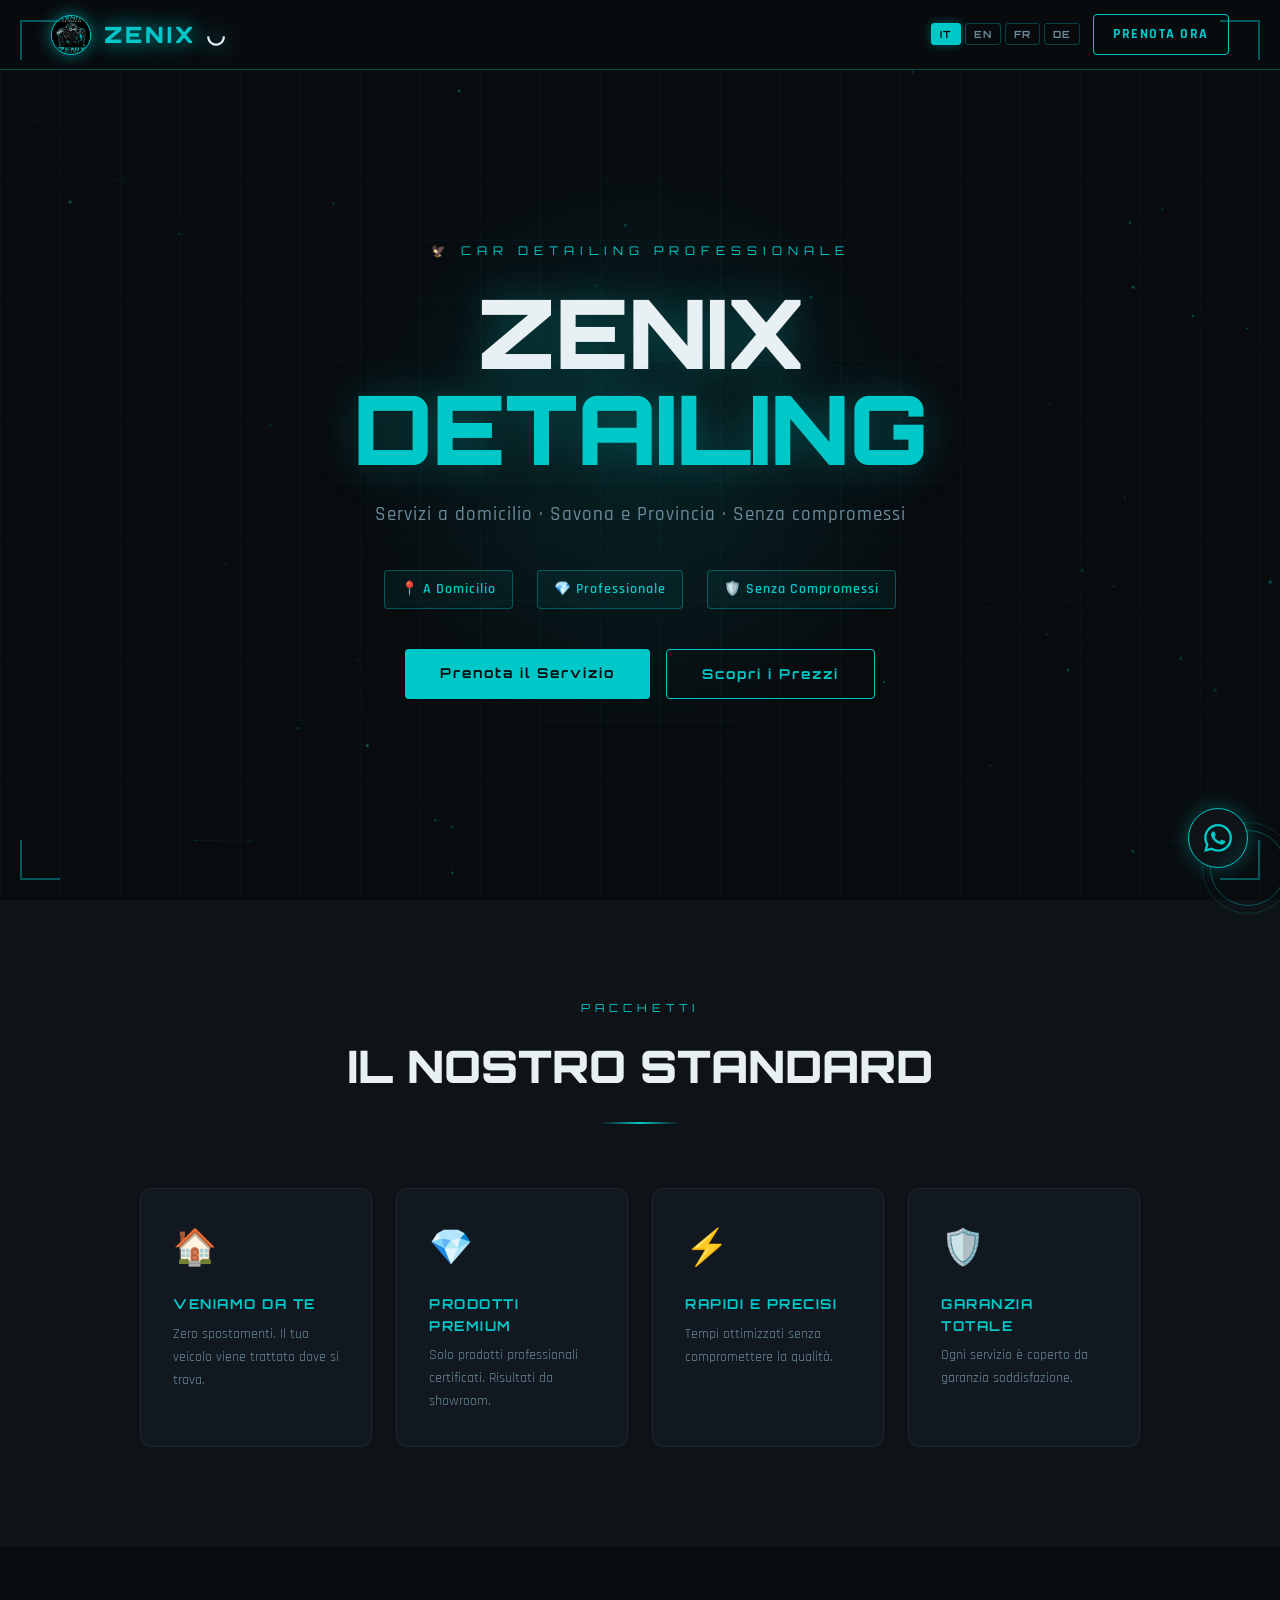
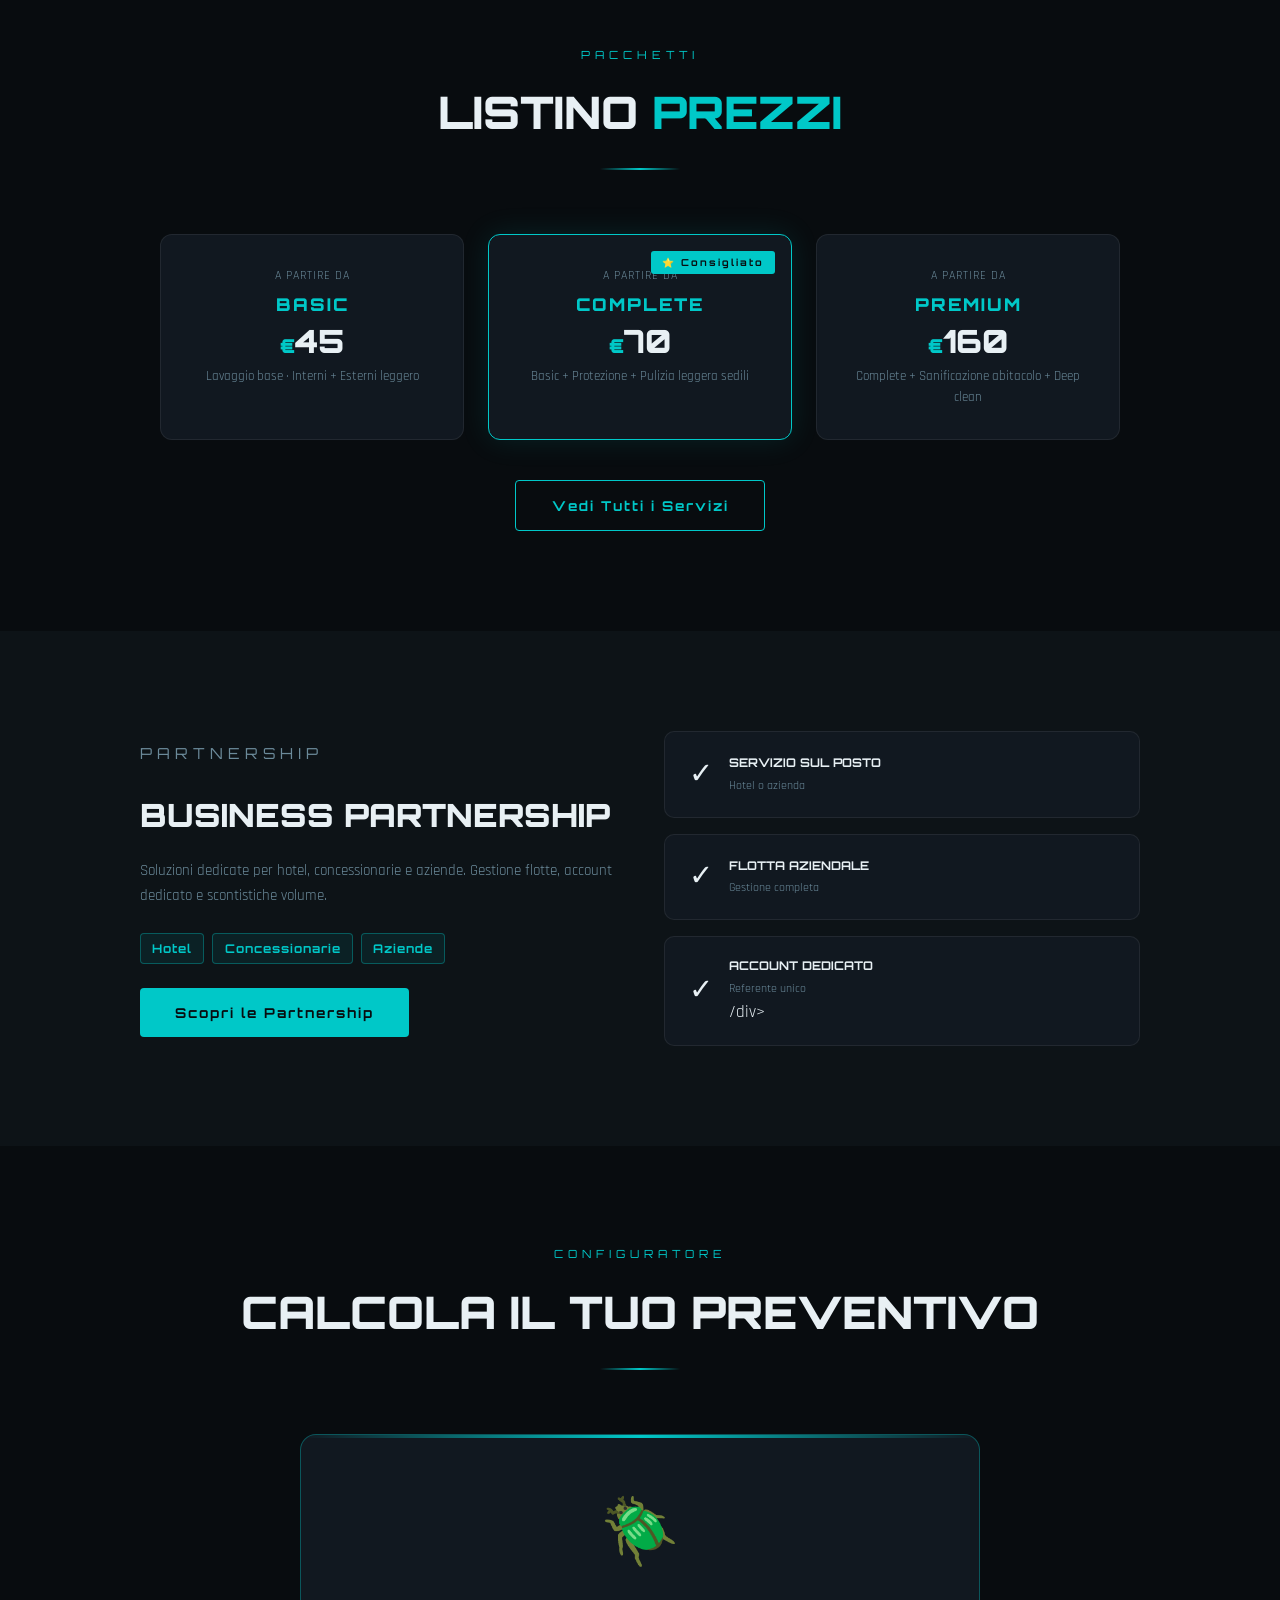
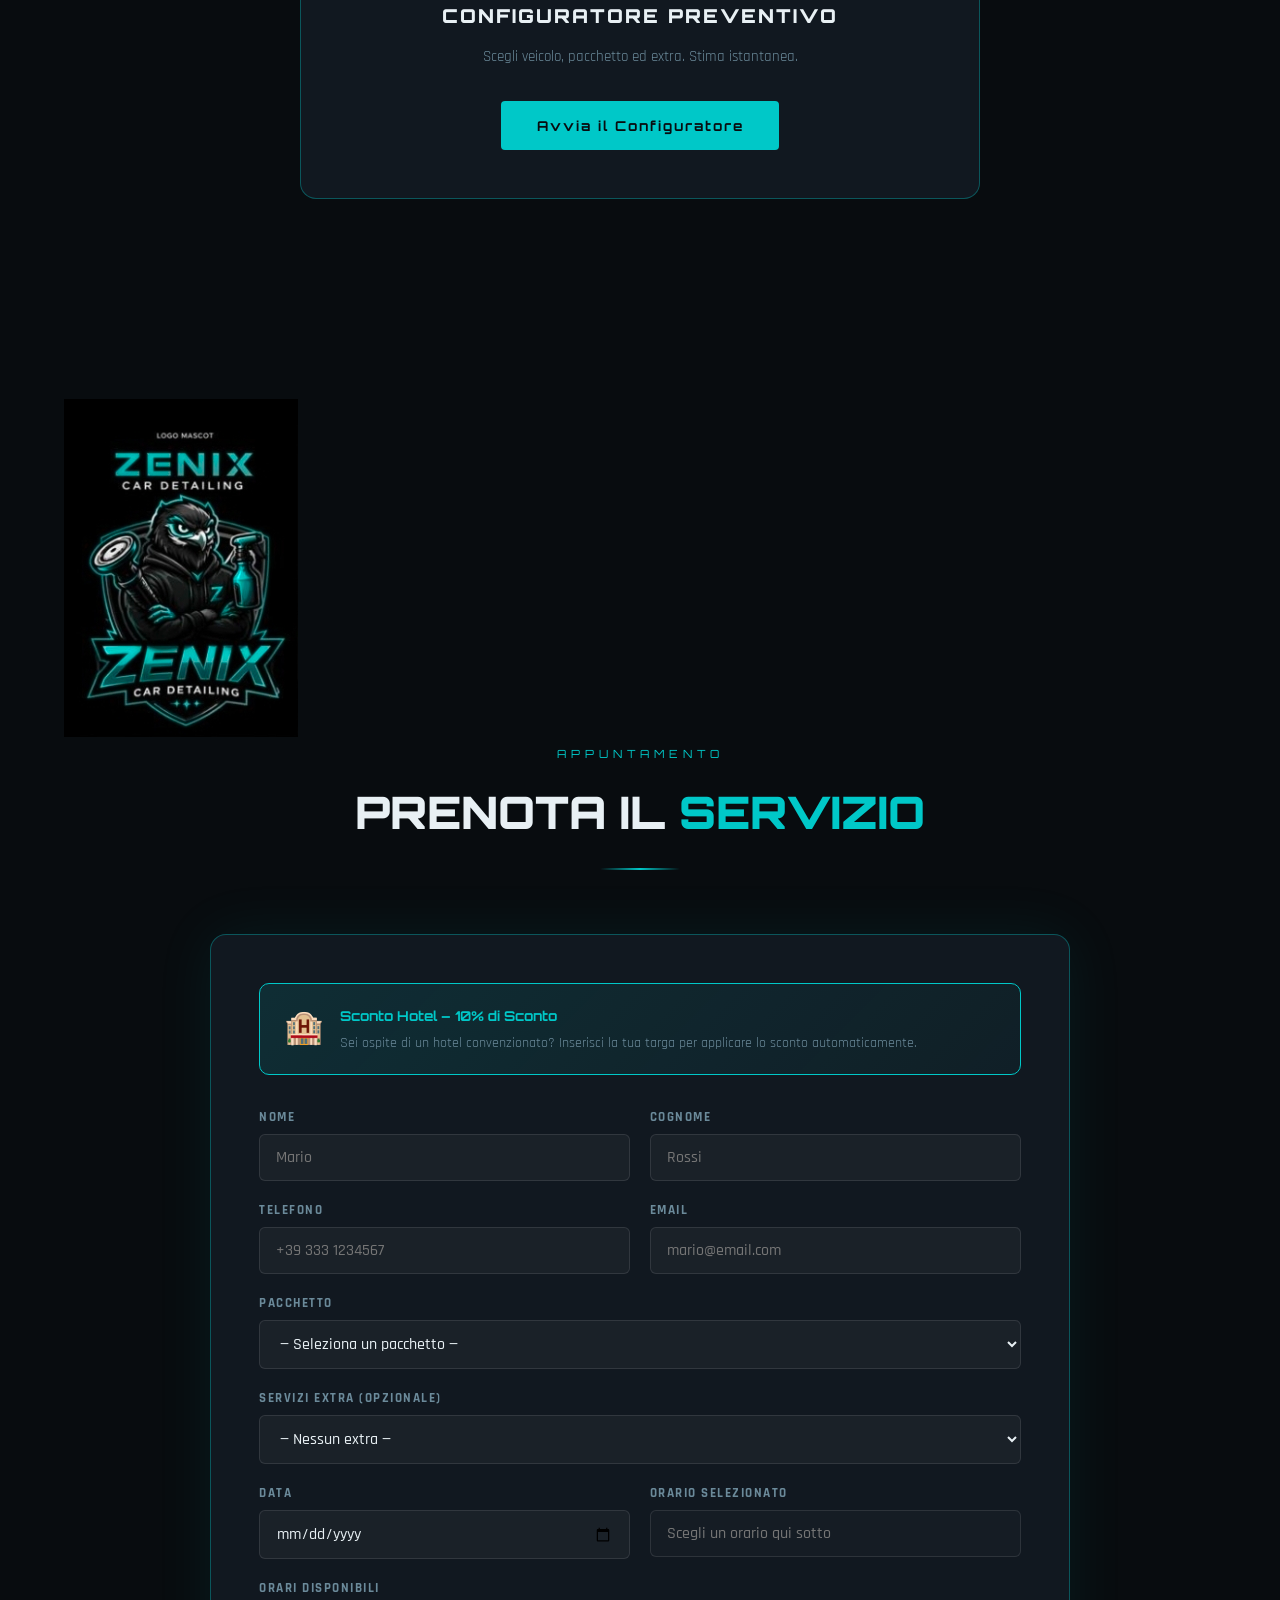
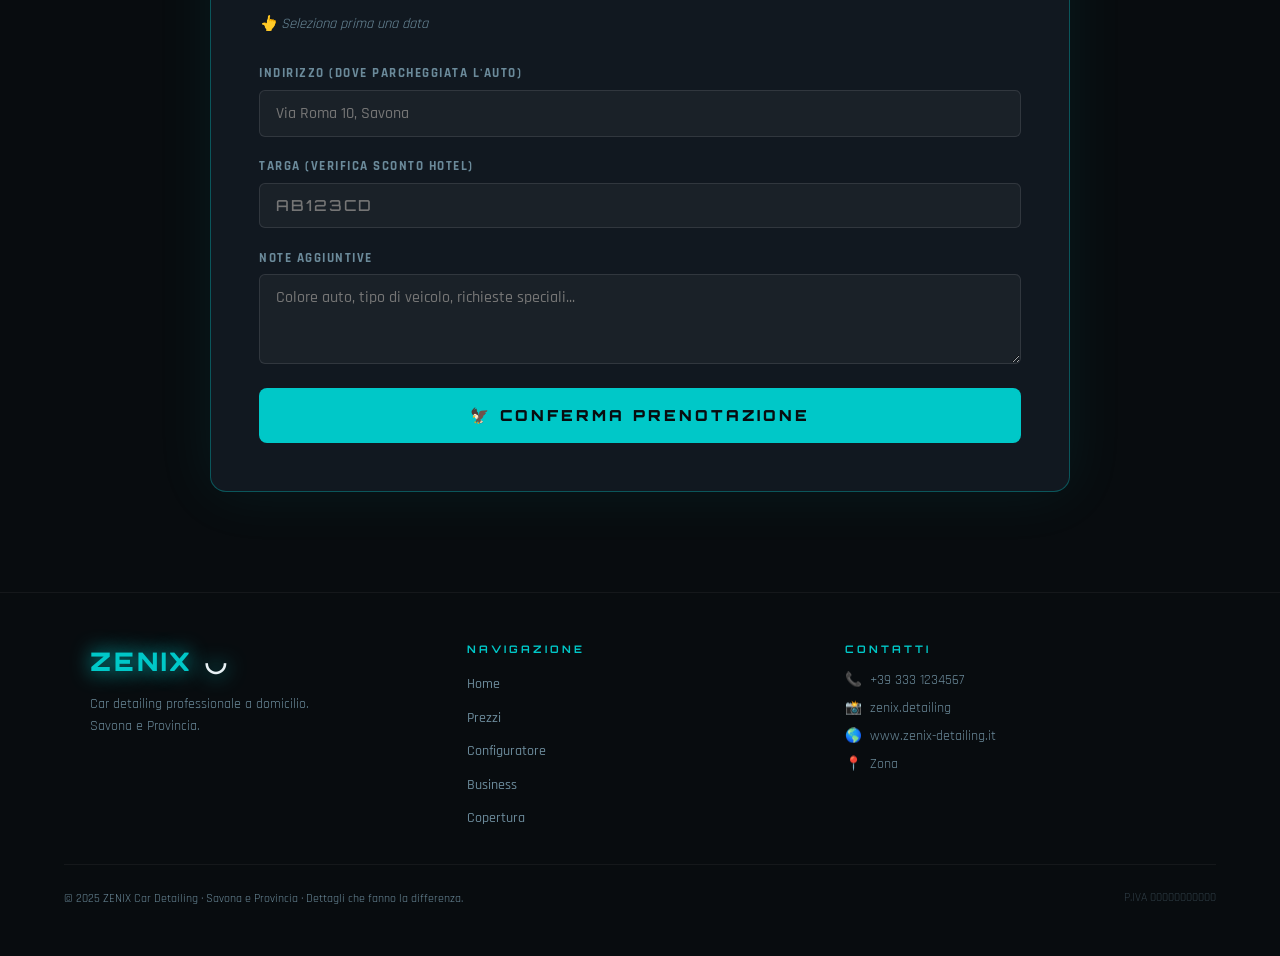
==== commit 9e7df7ef: "Update index.html" ====
--- a/index.html
+++ b/index.html
@@ -91,11 +91,108 @@
   <div class="hero-grid-bg"></div>
   <div class="hero-glow"></div>
   <div class="hero-content">
-  <p class="hero-eyebrow" data-i18n="hero_eyebrow">Car Detailing Professionale</p><h1 class="hero-title">ZENIX<br><span class="teal">DETAILING</span></h1><p class="hero-sub" data-i18n="hero_sub">Servizi a domicilio &middot; Savona e Provincia</p><div class="hero-badges"><div class="badge" data-i18n="badge_home">A Domicilio</div><div class="badge" data-i18n="badge_pro">Professionale</div><div class="badge" data-i18n="badge_no_comp">Senza Compromessi</div></div><div class="hero-btns"><a href="services.html" class="btn-primary" onclick="navTo(event,'services.html')" data-i18n="hero_btn1">Scopri i Servizi</a><a href="#prenota" class="btn-outline" data-i18n="hero_btn2">Prenota Ora</a></div></div></section>
-<section style="background:var(--dark);position:relative;z-index:1;padding:100px 5%"><div class="section-header reveal"><p class="section-eyebrow" data-i18n="sec_packages">Perche Sceglierci</p><h2 class="section-title" data-i18n="why_title">IL NOSTRO <span>STANDARD</span></h2><div class="section-line"></div></div><div class="why-grid"><div class="why-card reveal"><span class="why-icon">&#127968;</span><div class="why-title" data-i18n="why_title1">VENIAMO DA TE</div><p class="why-desc" data-i18n="why_desc1">Zero spostamenti.</p></div><div class="why-card reveal"><span class="why-icon">&#128142;</span><div class="why-title" data-i18n="why_title2">PRODOTTI PREMIUM</div><p class="why-desc" data-i18n="why_desc2">Solo prodotti certificati.</p></div><div class="why-card reveal"><span class="why-icon">&#9889;</span><div class="why-title" data-i18n="why_title3">RAPIDI E PRECISI</div><p class="why-desc" data-i18n="why_desc3">Tempi ottimizzati.</p></div><div class="why-card reveal"><span class="why-icon">&#128737;&#65039;</span><div class="why-title" data-i18n="why_title4">GARANZIA TOTALE</div><p class="why-desc" data-i18n="why_desc4">Garanzia soddisfazione.</p></div></div></section>
-<section style="background:var(--black);position:relative;z-index:1;padding:100px 5%"><div class="section-header reveal"><p class="section-eyebrow" data-i18n="sec_packages">Pacchetti</p><h2 class="section-title" data-i18n="sec_listino">I NOSTRI <span>SERVIZI</span></h2><div class="section-line"></div></div><div class="preview-grid"><div class="preview-card reveal"><div class="pkg-from" data-i18n="pkg_from">A partire da</div><div class="pkg-name" data-i18n="pkg_name_basic">BASIC</div><div class="pkg-price"><span>&euro;</span>45</div><p class="pkg-tag" data-i18n="pkg_desc_basic">Lavaggio base</p></div><div class="preview-card featured reveal" style="position:relative"><span class="feat-badge" data-i18n="pkg_badge_featured">Consigliato</span><div class="pkg-from" data-i18n="pkg_from">A partire da</div><div class="pkg-name" data-i18n="pkg_name_complete">COMPLETE</div><div class="pkg-price"><span>&euro;</span>70</div><p class="pkg-tag" data-i18n="pkg_desc_complete">Basic + Protezione</p></div><div class="preview-card reveal"><div class="pkg-from" data-i18n="pkg_from">A partire da</div><div class="pkg-name" data-i18n="pkg_name_premium">PREMIUM</div><div class="pkg-price"><span>&euro;</span>160</div><p class="pkg-tag" data-i18n="pkg_desc_premium">Complete + Deep Clean</p></div></div><div style="text-align:center"><a href="services.html" class="btn-outline" onclick="navTo(event,'services.html')" data-i18n="services_preview_btn">Vedi Tutti i Servizi</a></div></section>
-<section style="background:var(--dark);position:relative;z-index:1;padding:100px 5%"><div class="biz-preview-inner reveal"><div class="biz-preview-text"><p class="section-eyebrow" data-i18n="sec_biz">Partnership</p><h2 data-i18n="biz_preview_title">BUSINESS <span>PARTNERSHIP</span></h2><p data-i18n="biz_section_desc">Soluzioni dedicate.</p><div class="biz-preview-tags"><span class="biz-tag" data-i18n="biz_tag1">Hotel</span><span class="biz-tag" data-i18n="biz_tag2">Concessionarie</span><span class="biz-tag" data-i18n="biz_tag3">Aziende</span></div><a href="business.html" class="btn-primary" onclick="navTo(event,'business.html')" data-i18n="biz_discover_btn">Scopri le Partnership</a></div><div class="biz-preview-cards"><div class="biz-mini-card"><div style="font-size:1.8rem">&#10003;</div><div><div class="biz-mini-title" data-i18n="biz_mini1_title">SERVIZIO SUL POSTO</div><div class="biz-mini-sub" data-i18n="biz_mini1_sub">Hotel o azienda</div></div></div><div class="biz-mini-card"><div style="font-size:1.8rem">&#10003;</div><div><div class="biz-mini-title" data-i18n="biz_mini2_title">FLOTTA AZIENDALE</div><div class="biz-mini-sub" data-i18n="biz_mini2_sub">Gestione completa</div></div></div><div class="biz-mini-card"><div style="font-size:1.8rem">&#10003;</div><div><div class="biz-mini-title" data-i18n="biz_mini3_title">ACCOUNT DEDICATO</div><div class="biz-mini-sub" data-i18n="biz_mini3_sub">Referente unico</div></div></div></div></div></section>
-<section style="background:var(--black);position:relative;z-index:1;padding:100px 5%"><div class="section-header reveal"><p class="section-eyebrow" data-i18n="sec_cfg">Configuratore</p><h2 class="section-title" data-i18n="sec_cfg_title">CALCOLA IL TUO <span>PREVENTIVO</span></h2><div class="section-line"></div></div><div class="cfg-preview-box reveal"><span style="font-size:4rem;display:block;margin-bottom:1rem">&#129714;</span><h3 data-i18n="cfg_preview_title">CONFIGURATORE PREVENTIVO</h3><p data-i18n="cfg_preview_desc">Scegli veicolo, pacchetto ed extra.</p><a href="configurator.html" class="btn-primary" onclick="navTo(event,'configurator.html')" data-i18n="cfg_preview_btn">Avvia il Configuratore</a></div></section>
+  <p class="hero-eyebrow" data-i18n="hero_eyebrow">Car Detailing Professionale</p>
+    <h1 class="hero-title">ZENIX<br><span class="teal">DETAILING</span></h1>
+    <p class="hero-sub" data-i18n="hero_sub">Servizi a domicilio &middot; Savona e Provincia</p>
+    <div class="hero-badges"><div class="badge" data-i18n="badge_home">A Domicilio</div>
+      <div class="badge" data-i18n="badge_pro">Professionale</div>
+      <div class="badge" data-i18n="badge_no_comp">Senza Compromessi</div></div>
+    <div class="hero-btns">
+      <a href="#prenota" class="btn-primary" onclick="navTo(event,'services.html')" data-i18n="hero_btn1">Scopri i Servizi</a>
+      <a href="services.html" class="btn-outline" data-i18n="hero_btn2">Prenota Ora</a></div>
+  </div></section>
+<section style="background:var(--dark);position:relative;z-index:1;padding:100px 5%">
+  <div class="section-header reveal">
+    <p class="section-eyebrow" data-i18n="sec_packages">Perche Sceglierci</p>
+      <h2 class="section-title" data-i18n="why_title">IL NOSTRO <span>STANDARD</span></h2>
+  <div class="section-line"></div></div>
+  <div class="why-grid"><div class="why-card reveal"><span class="why-icon">&#127968;</span>
+    <div class="why-title" data-i18n="why_title1">VENIAMO DA TE</div>
+      <p class="why-desc" data-i18n="why_desc1">Zero spostamenti.</p></div>
+    <div class="why-card reveal"><span class="why-icon">&#128142;</span>
+    <div class="why-title" data-i18n="why_title2">PRODOTTI PREMIUM</div>
+      <p class="why-desc" data-i18n="why_desc2">Solo prodotti certificati.</p></div>
+    <div class="why-card reveal"><span class="why-icon">&#9889;</span>
+      <div class="why-title" data-i18n="why_title3">RAPIDI E PRECISI</div>
+        <p class="why-desc" data-i18n="why_desc3">Tempi ottimizzati.</p></div>
+    <div class="why-card reveal"><span class="why-icon">&#128737;&#65039;</span>
+      <div class="why-title" data-i18n="why_title4">GARANZIA TOTALE</div>
+        <p class="why-desc" data-i18n="why_desc4">Garanzia soddisfazione.</p></div></div>
+</section>
+<section style="background:var(--black);position:relative;z-index:1;padding:100px 5%">
+  <div class="section-header reveal">
+    <p class="section-eyebrow" data-i18n="sec_packages">Pacchetti</p>
+      <h2 class="section-title" data-i18n="sec_listino">I NOSTRI <span>SERVIZI</span></h2>
+  <div class="section-line"></div></div>
+  <div class="preview-grid">
+  <div class="preview-card reveal">
+  <div class="pkg-from" data-i18n="pkg_from">A partire da</div>
+  <div class="pkg-name" data-i18n="pkg_name_basic">BASIC</div>
+  <div class="pkg-price"><span>&euro;</span>45</div>
+    <p class="pkg-tag" data-i18n="pkg_desc_basic">Lavaggio base</p></div>
+  <div class="preview-card featured reveal" style="position:relative"><span class="feat-badge" data-i18n="pkg_badge_featured">Consigliato</span>
+  <div class="pkg-from" data-i18n="pkg_from">A partire da</div>
+  <div class="pkg-name" data-i18n="pkg_name_complete">COMPLETE</div>
+  <div class="pkg-price"><span>&euro;</span>70</div>
+    <p class="pkg-tag" data-i18n="pkg_desc_complete">Basic + Protezione</p></div>
+  <div class="preview-card reveal">
+  <div class="pkg-from" data-i18n="pkg_from">A partire da</div>
+  <div class="pkg-name" data-i18n="pkg_name_premium">PREMIUM</div>
+  <div class="pkg-price"><span>&euro;</span>160</div>
+    <p class="pkg-tag" data-i18n="pkg_desc_premium">Complete + Deep Clean</p></div></div>
+  <div style="text-align:center">
+    <a href="services.html" class="btn-outline" onclick="navTo(event,'services.html')" data-i18n="services_preview_btn">Vedi Tutti i Servizi</a>
+  </div>
+</section>
+<section style="background:var(--dark);position:relative;z-index:1;padding:100px 5%"><div class="biz-preview-inner reveal">
+  <div class="biz-preview-text">
+    <p class="section-eyebrow" data-i18n="sec_biz">Partnership</p>
+      <h2 data-i18n="biz_preview_title">BUSINESS <span>PARTNERSHIP</span></h2>
+    <p data-i18n="biz_section_desc">Soluzioni dedicate.</p>
+  <div class="biz-preview-tags">
+    <span class="biz-tag" data-i18n="biz_tag1">Hotel</span>
+    <span class="biz-tag" data-i18n="biz_tag2">Concessionarie</span>
+    <span class="biz-tag" data-i18n="biz_tag3">Aziende</span>
+  </div>
+    <a href="business.html" class="btn-primary" onclick="navTo(event,'business.html')" data-i18n="biz_discover_btn">Scopri le Partnership</a>
+  </div>
+  <div class="biz-preview-cards">
+    <div class="biz-mini-card">
+      <div style="font-size:1.8rem">&#10003;</div>
+    <div>
+    <div class="biz-mini-title" data-i18n="biz_mini1_title">SERVIZIO SUL POSTO</div>
+    <div class="biz-mini-sub" data-i18n="biz_mini1_sub">Hotel o azienda</div>
+  </div>
+    </div>
+    <div class="biz-mini-card"><div style="font-size:1.8rem">&#10003;</div>
+      <div>
+        <div class="biz-mini-title" data-i18n="biz_mini2_title">FLOTTA AZIENDALE</div>
+        <div class="biz-mini-sub" data-i18n="biz_mini2_sub">Gestione completa</div>
+      </div>
+    </div>
+    <div class="biz-mini-card">
+      <div style="font-size:1.8rem">&#10003;</div>
+      <div>
+        <div class="biz-mini-title" data-i18n="biz_mini3_title">ACCOUNT DEDICATO</div>
+        <div class="biz-mini-sub" data-i18n="biz_mini3_sub">Referente unico</div>
+      /div>
+      </div>
+    </div>
+  </div>
+</section>
+<section style="background:var(--black);position:relative;z-index:1;padding:100px 5%">
+  <div class="section-header reveal">
+    <p class="section-eyebrow" data-i18n="sec_cfg">Configuratore</p>
+    <h2 class="section-title" data-i18n="sec_cfg_title">CALCOLA IL TUO <span>PREVENTIVO</span></h2>
+      <div class="section-line"></div>
+  </div>
+<div class="cfg-preview-box reveal">
+  <span style="font-size:4rem;display:block;margin-bottom:1rem">&#129714;</span>
+    <h3 data-i18n="cfg_preview_title">CONFIGURATORE PREVENTIVO</h3>
+      <p data-i18n="cfg_preview_desc">Scegli veicolo, pacchetto ed extra.</p>
+        <a href="configurator.html" class="btn-primary" onclick="navTo(event,'configurator.html')" data-i18n="cfg_preview_btn">Avvia il Configuratore</a>
+</div>
+</section>
 <section id="prenota" style="position:relative">
   <img src="[data-uri]" class="section-mascot" alt="">
   <div class="section-header reveal">
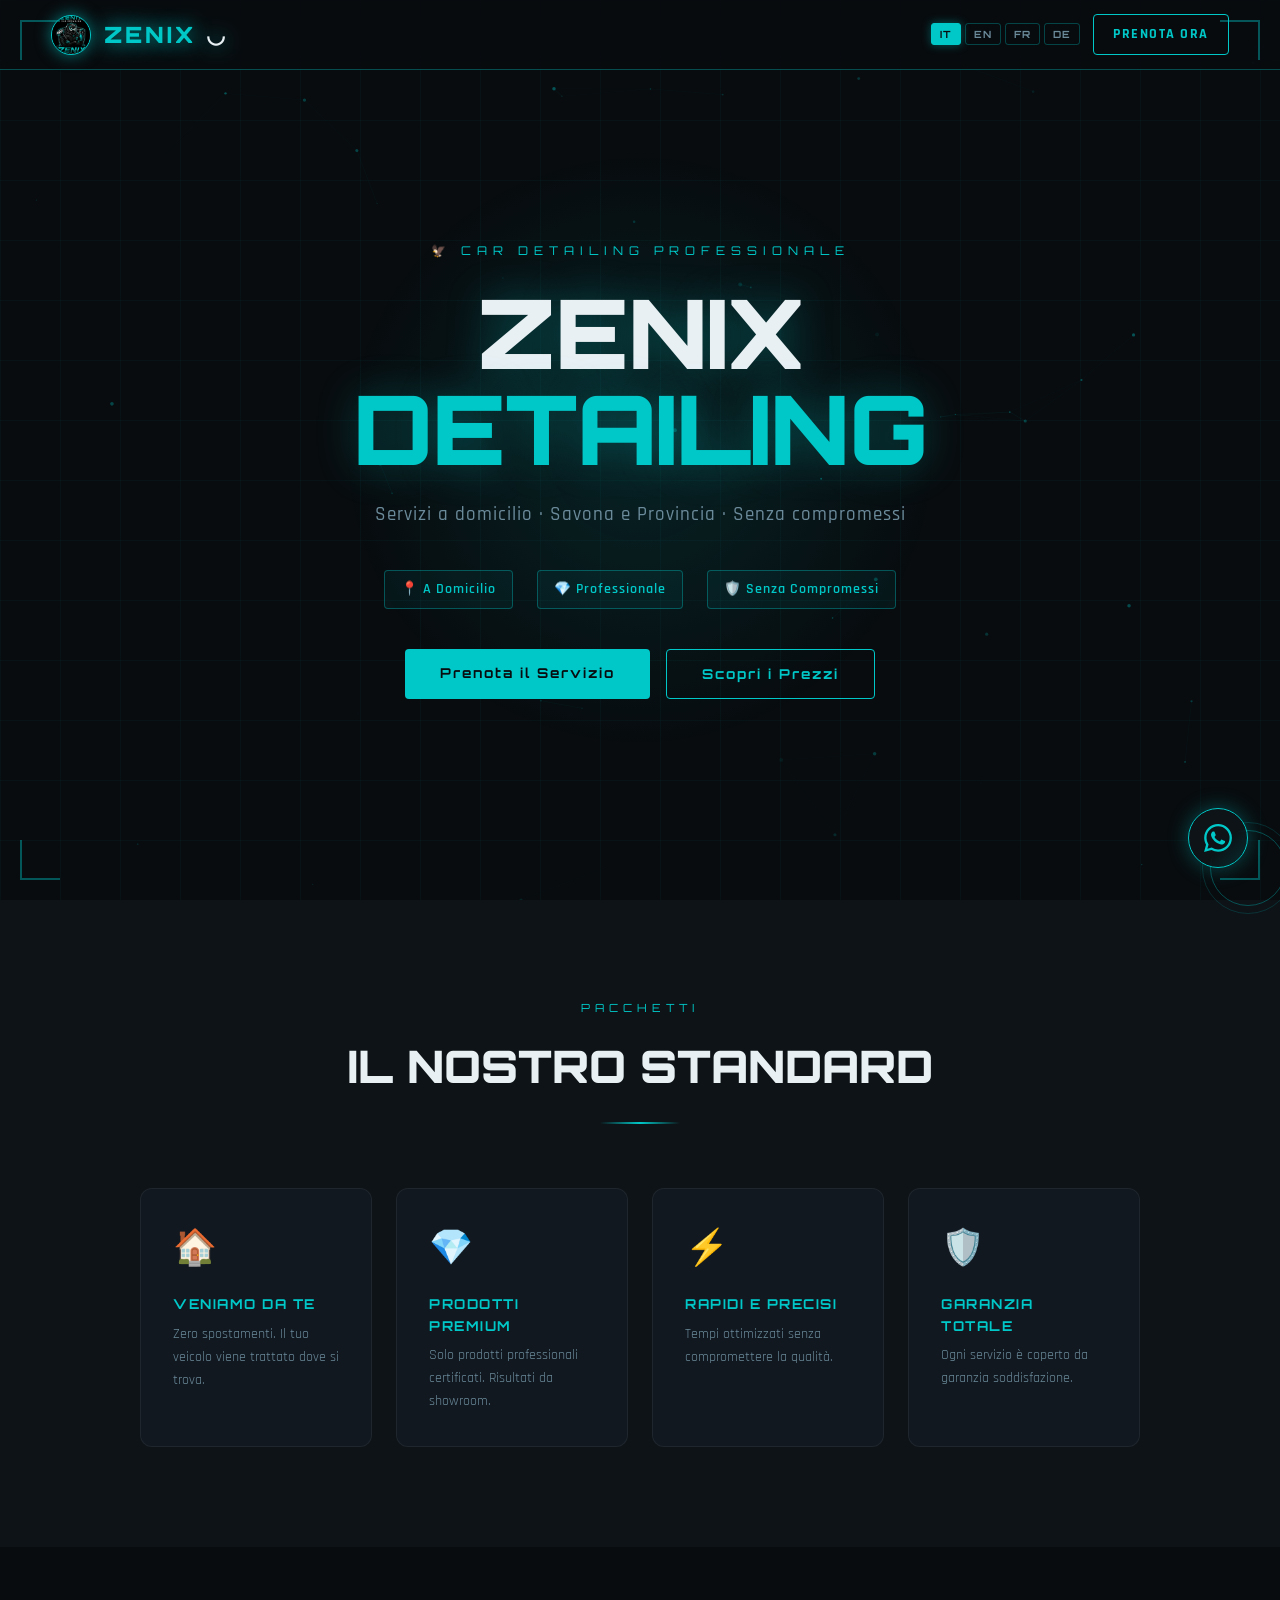
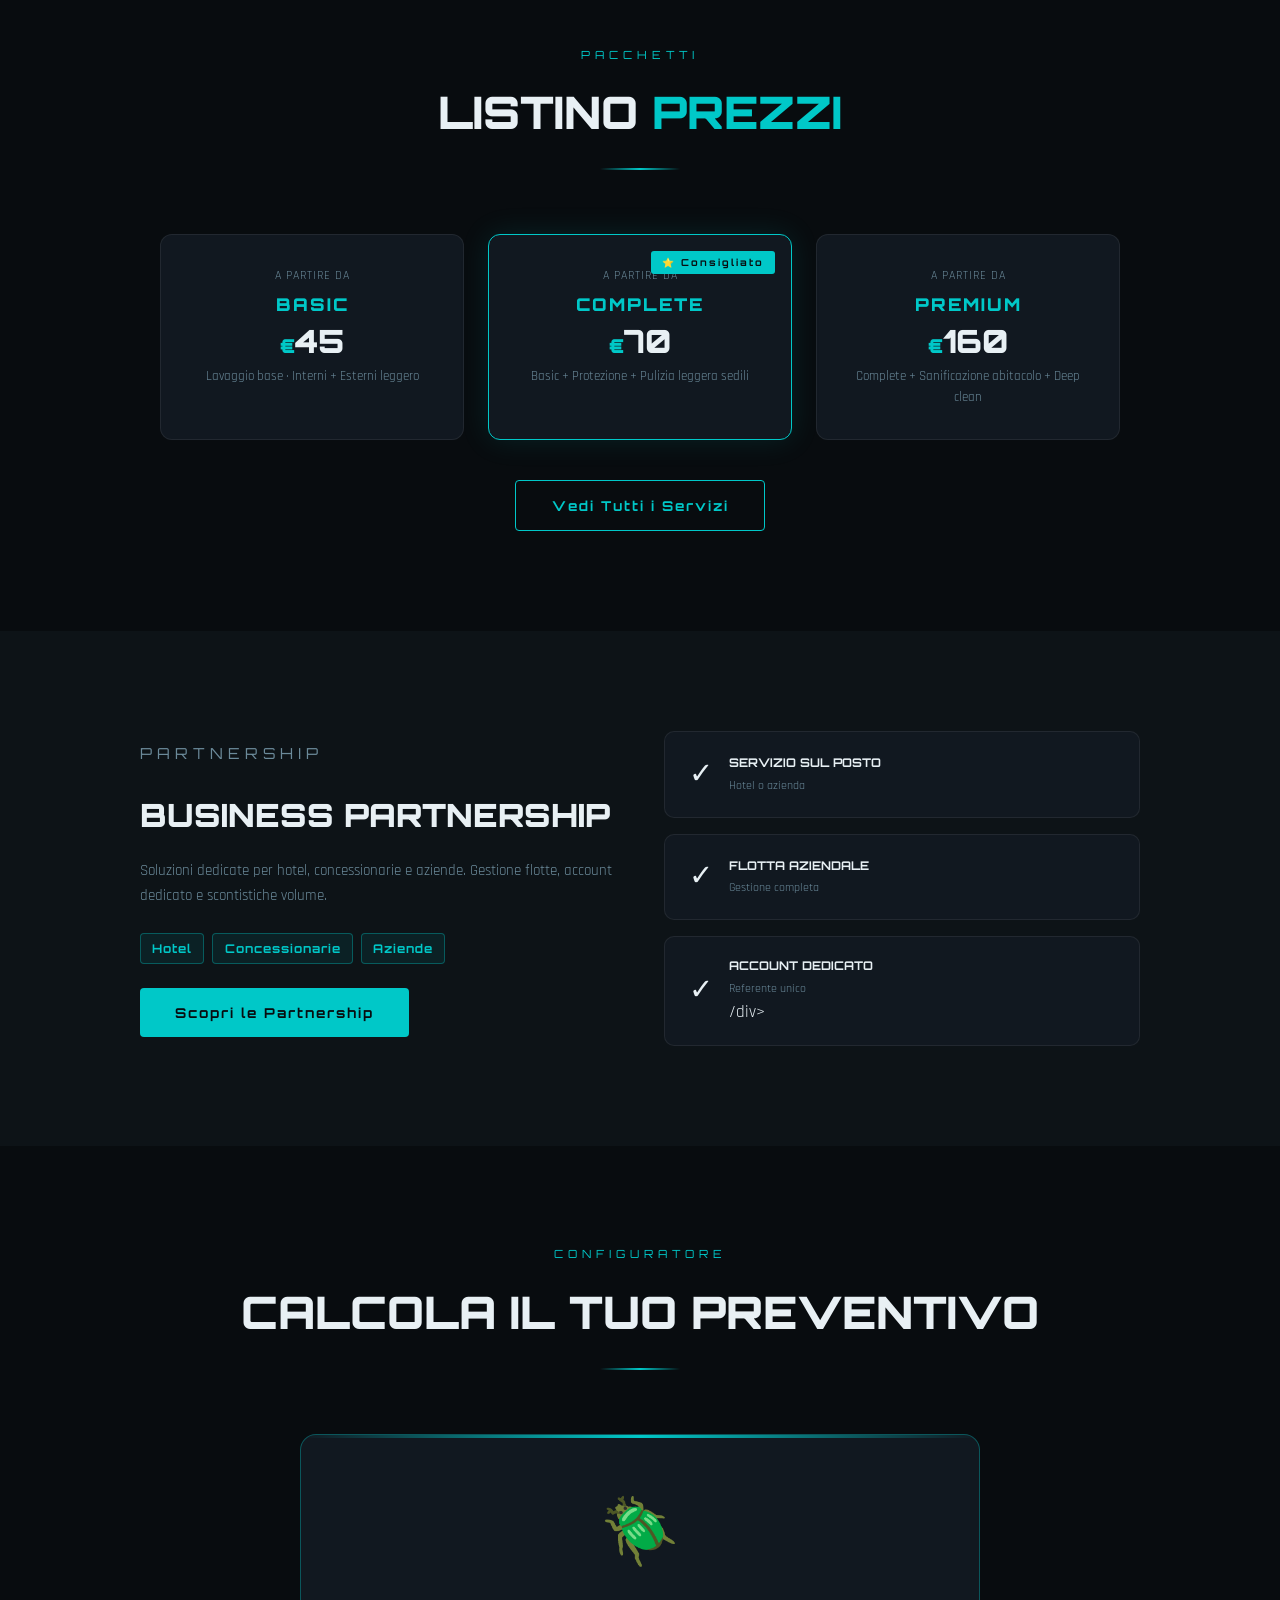
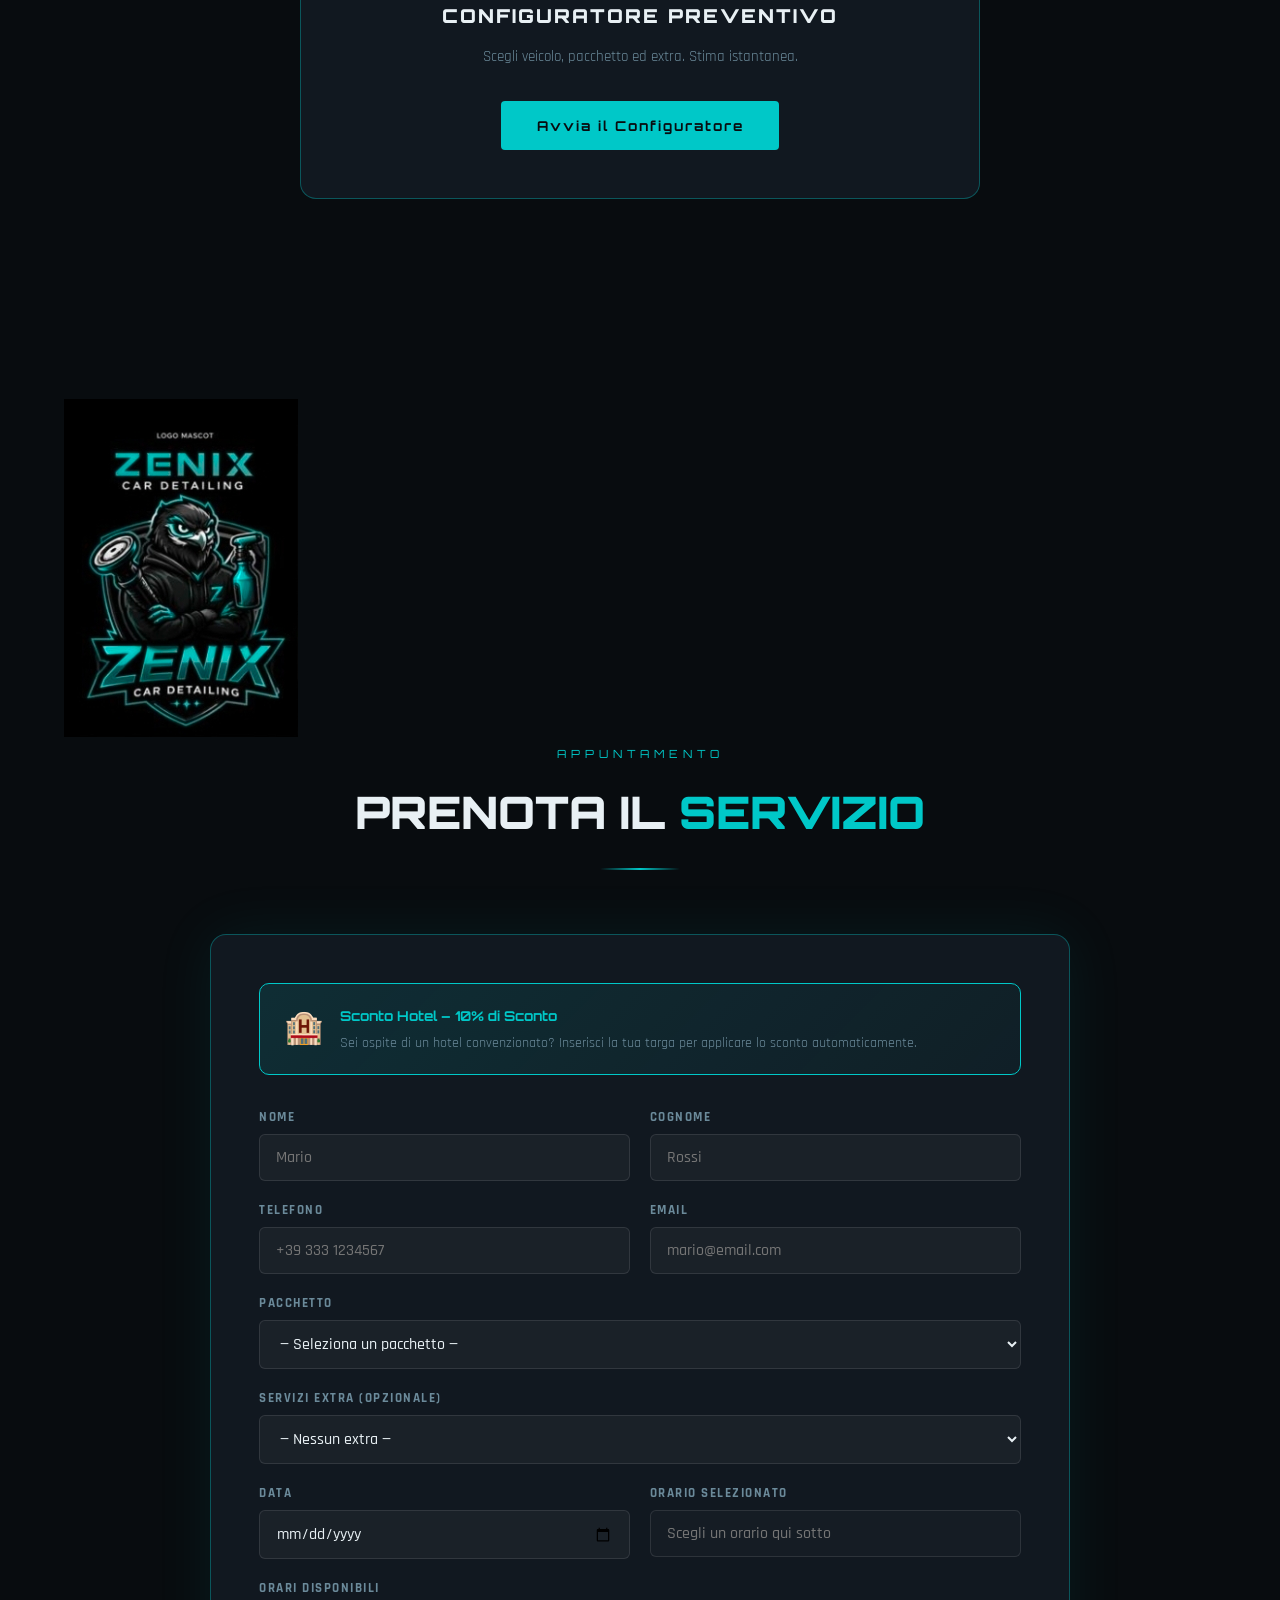
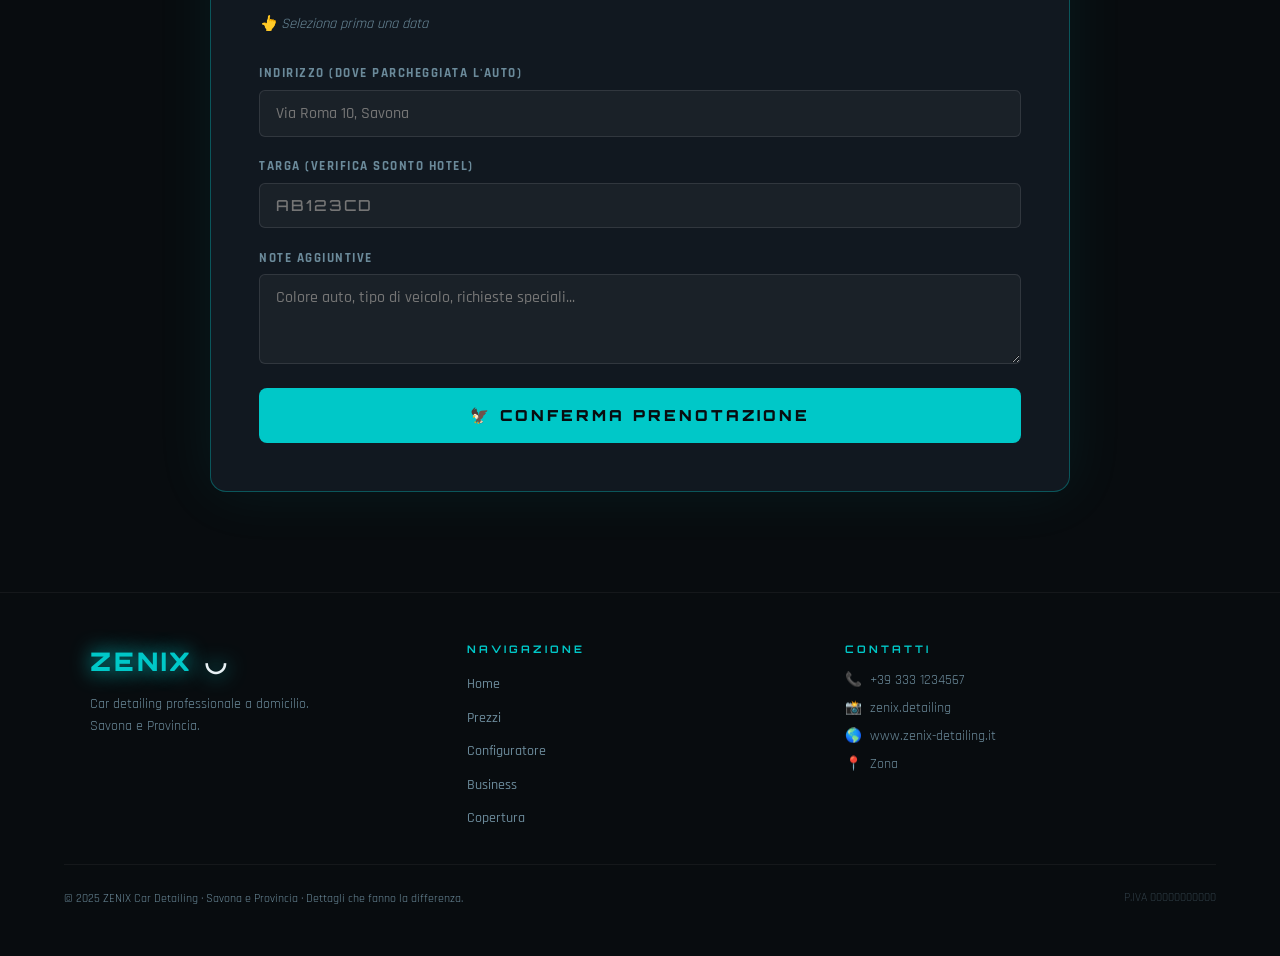
==== commit 0b9d9de1: "Update index.html" ====
--- a/index.html
+++ b/index.html
@@ -98,8 +98,8 @@
       <div class="badge" data-i18n="badge_pro">Professionale</div>
       <div class="badge" data-i18n="badge_no_comp">Senza Compromessi</div></div>
     <div class="hero-btns">
-      <a href="#prenota" class="btn-primary" onclick="navTo(event,'services.html')" data-i18n="hero_btn1">Scopri i Servizi</a>
-      <a href="services.html" class="btn-outline" data-i18n="hero_btn2">Prenota Ora</a></div>
+      <a href="services.html" class="btn-primary" onclick="navTo(event,'services.html')" data-i18n="hero_btn1">Scopri i Servizi</a>
+      <a href="#prenota" class="btn-outline" data-i18n="hero_btn2">Prenota Ora</a></div>
   </div></section>
 <section style="background:var(--dark);position:relative;z-index:1;padding:100px 5%">
   <div class="section-header reveal">
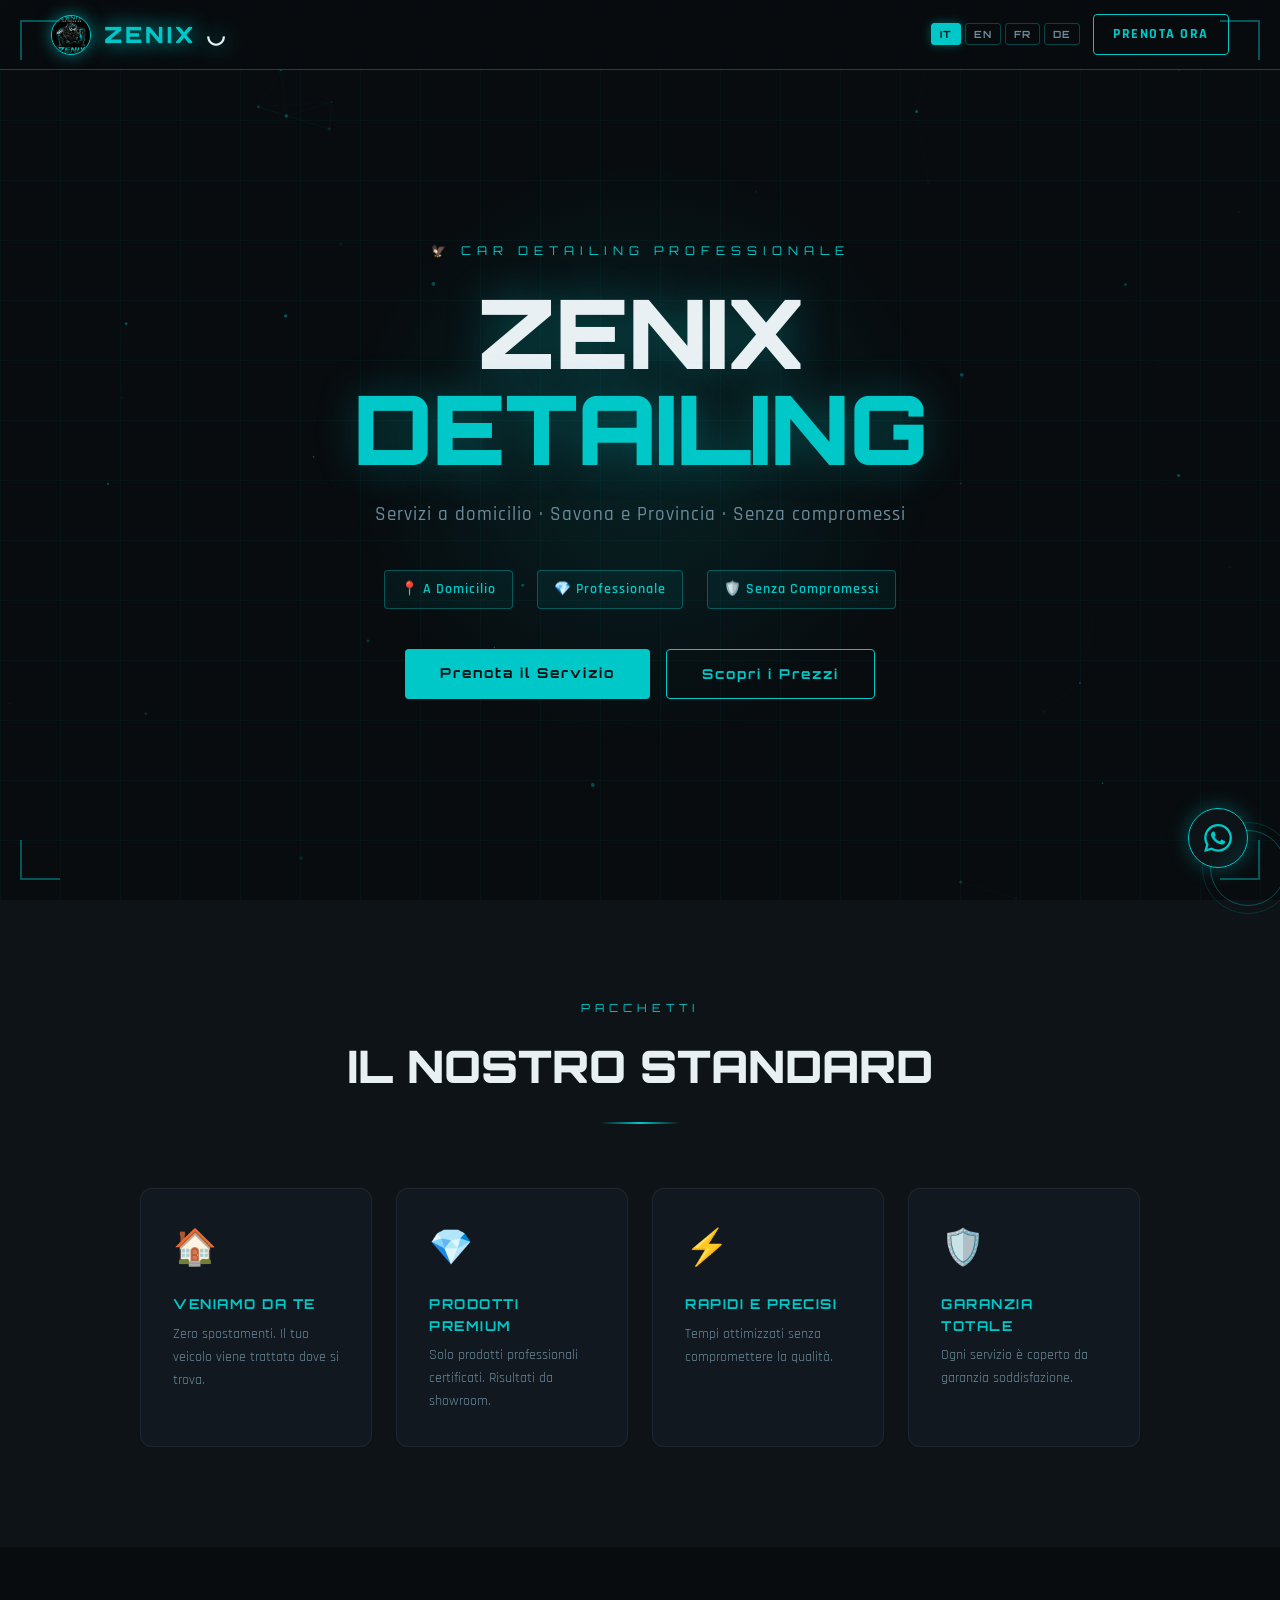
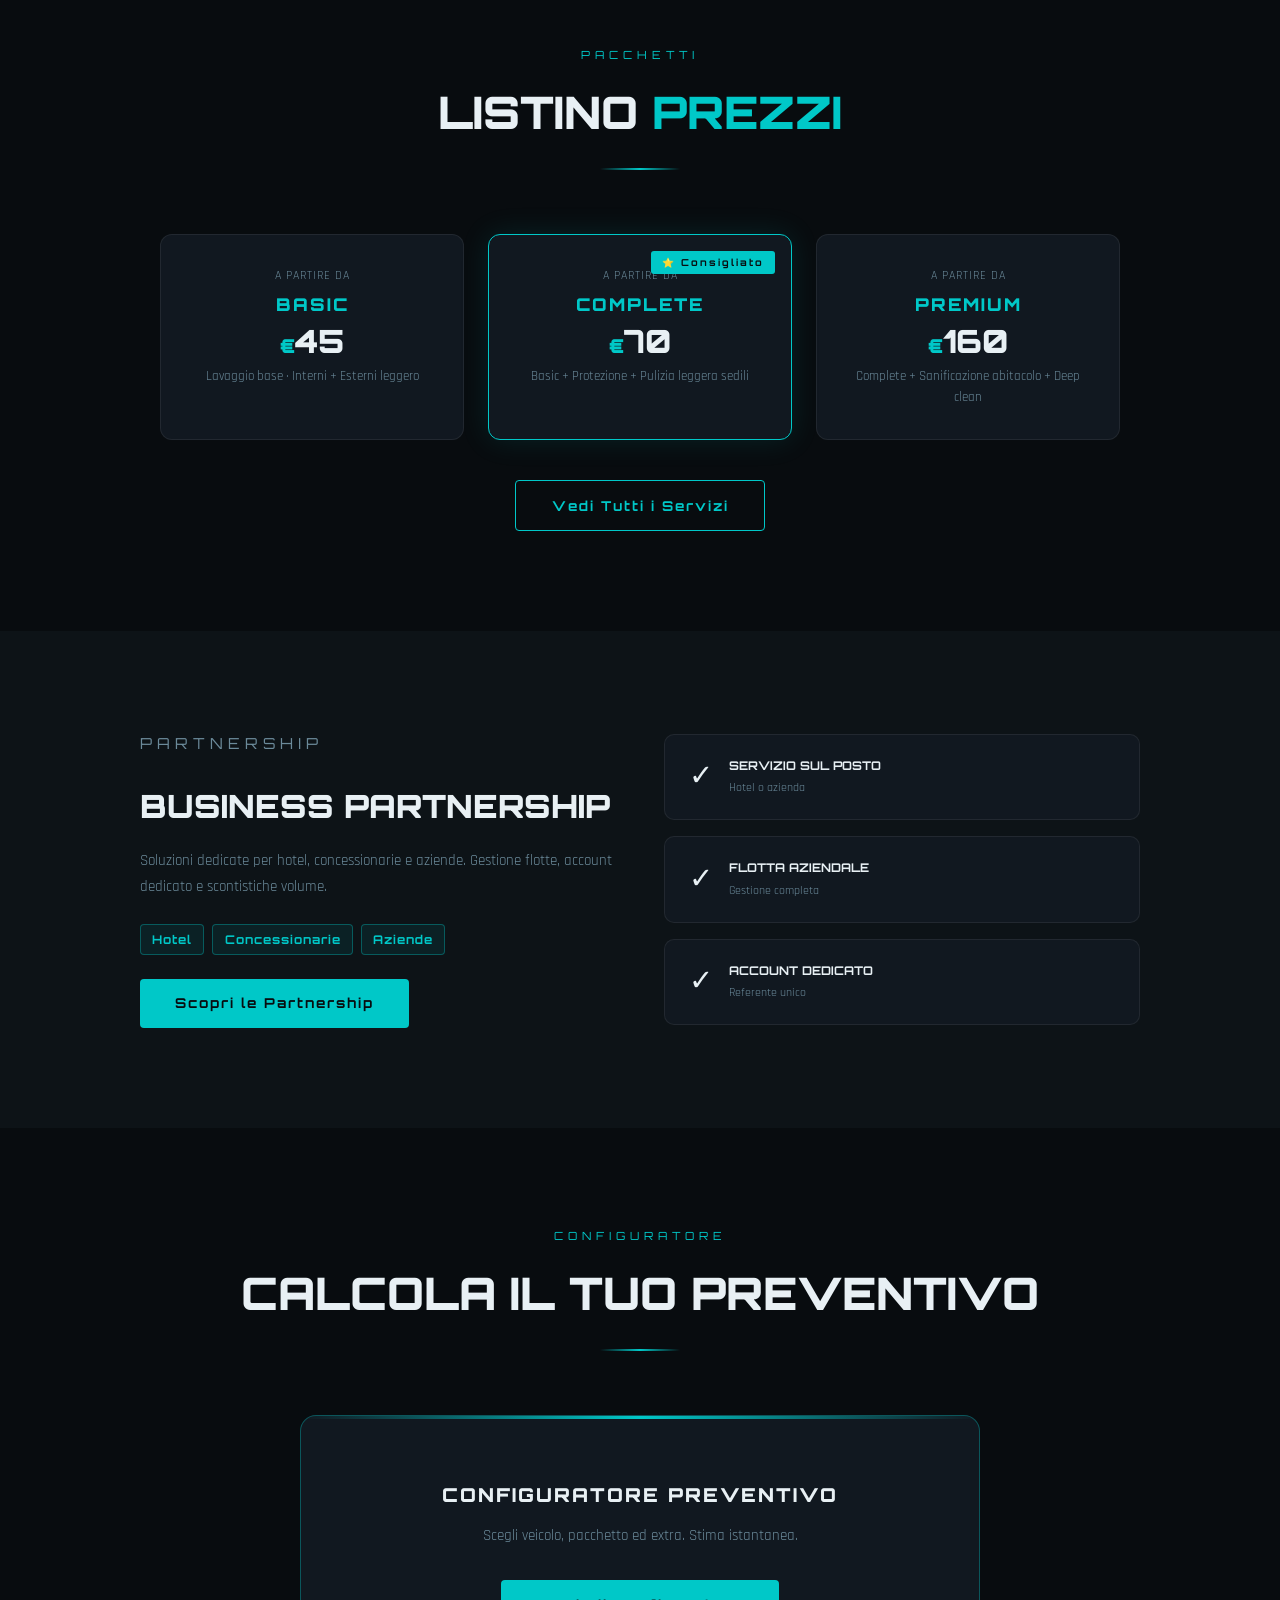
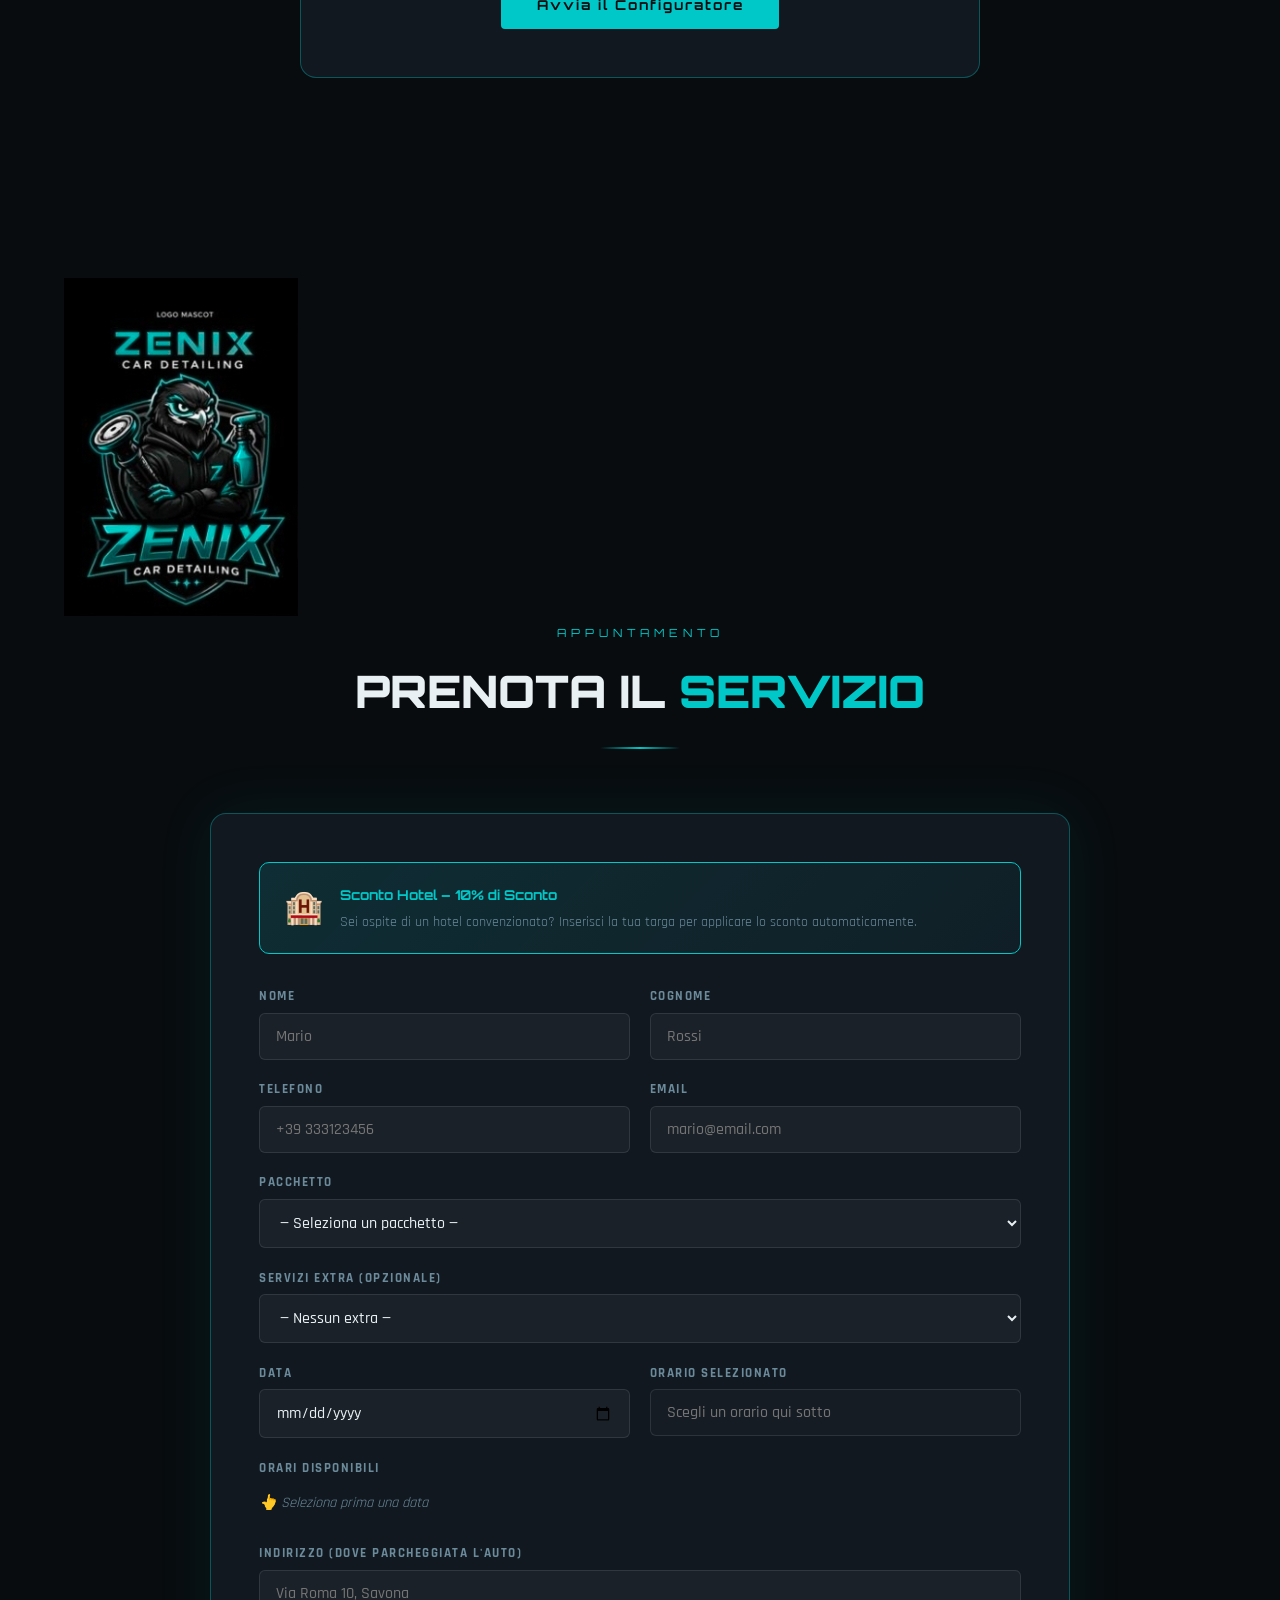
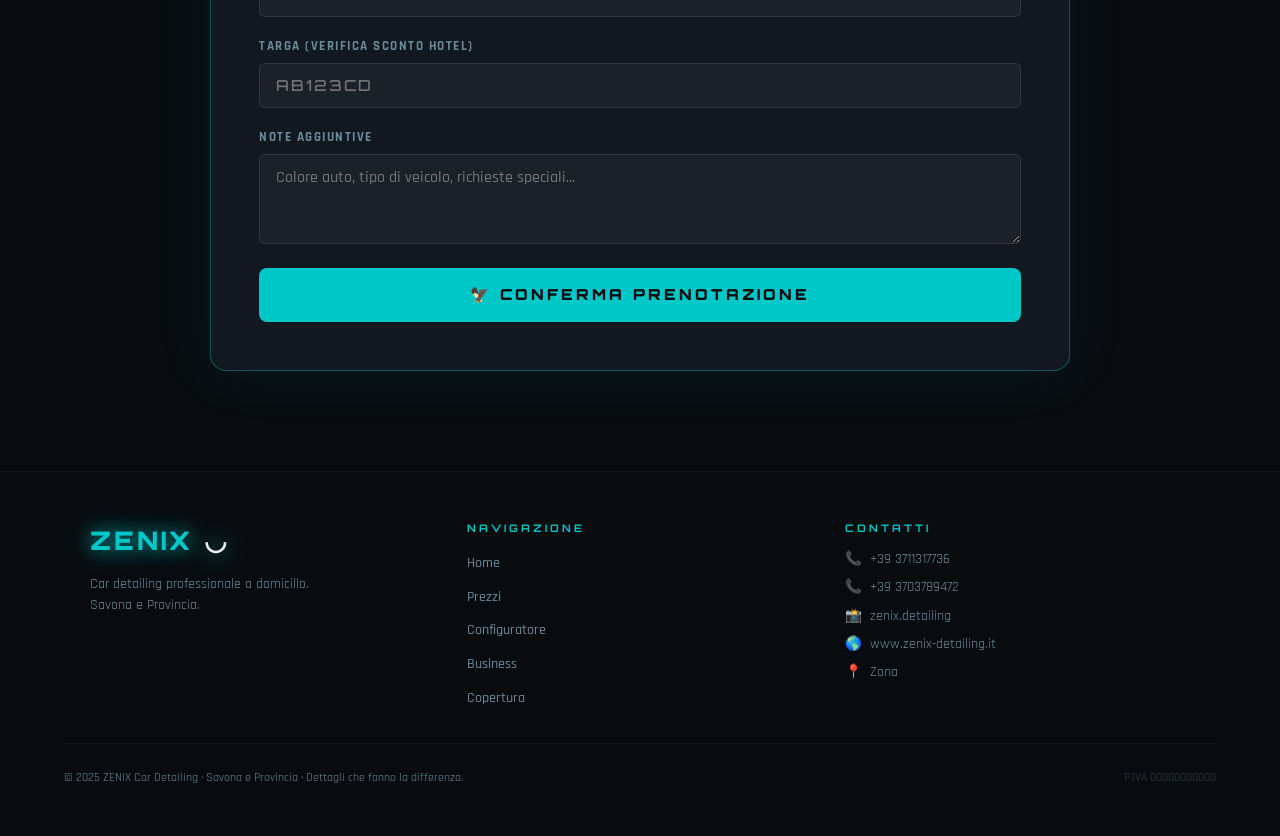
==== commit f053d4cc: "Update index.html" ====
--- a/index.html
+++ b/index.html
@@ -86,7 +86,11 @@
   </div>
 </nav>
 <div id="fb-banner" style="display:none;position:fixed;bottom:1rem;right:1rem;z-index:999;background:rgba(255,180,0,.96);color:#000;padding:.8rem 1.2rem;border-radius:8px;font-family:Orbitron,monospace;font-size:.62rem;max-width:290px;box-shadow:0 4px 24px rgba(0,0,0,.5)">Firebase non configurato - prenotazioni locali.<button onclick="this.parentElement.style.display='none'" style="position:absolute;top:.3rem;right:.5rem;background:none;border:none;cursor:pointer">X</button></div>
-<div class="success-overlay" id="success-overlay"><div style="font-size:5rem;margin-bottom:1.5rem">OK</div><h2 style="font-family:Orbitron,monospace;color:var(--teal);font-size:2rem;margin-bottom:1rem" data-i18n="success_title">Prenotazione Inviata!</h2><p style="color:var(--muted);font-size:1.1rem;margin-bottom:2rem;max-width:500px" data-i18n="success_msg">Grazie! Ti contatteremo presto.</p><button class="btn-primary" onclick="document.getElementById('success-overlay').classList.remove('show')" data-i18n="success_close">Chiudi</button></div>
+<div class="success-overlay" id="success-overlay"><div style="font-size:5rem;margin-bottom:1.5rem">OK</div>
+  <h2 style="font-family:Orbitron,monospace;color:var(--teal);font-size:2rem;margin-bottom:1rem" data-i18n="success_title">Prenotazione Inviata!</h2>
+    <p style="color:var(--muted);font-size:1.1rem;margin-bottom:2rem;max-width:500px" data-i18n="success_msg">Grazie! Ti contatteremo presto.</p>
+      <button class="btn-primary" onclick="document.getElementById('success-overlay').classList.remove('show')" data-i18n="success_close">Chiudi</button>
+</div>
 <section id="hero">
   <div class="hero-grid-bg"></div>
   <div class="hero-glow"></div>
@@ -174,8 +178,8 @@
       <div style="font-size:1.8rem">&#10003;</div>
       <div>
         <div class="biz-mini-title" data-i18n="biz_mini3_title">ACCOUNT DEDICATO</div>
-        <div class="biz-mini-sub" data-i18n="biz_mini3_sub">Referente unico</div>
-      /div>
+        <div class="biz-mini-sub" data-i18n="biz_mini3_sub">Gestione con fogli elettronici</div>
+      </div>
       </div>
     </div>
   </div>
@@ -187,7 +191,7 @@
       <div class="section-line"></div>
   </div>
 <div class="cfg-preview-box reveal">
-  <span style="font-size:4rem;display:block;margin-bottom:1rem">&#129714;</span>
+  <span style="font-size:4rem;display:block;margin-bottom:1rem"></span>
     <h3 data-i18n="cfg_preview_title">CONFIGURATORE PREVENTIVO</h3>
       <p data-i18n="cfg_preview_desc">Scegli veicolo, pacchetto ed extra.</p>
         <a href="configurator.html" class="btn-primary" onclick="navTo(event,'configurator.html')" data-i18n="cfg_preview_btn">Avvia il Configuratore</a>
@@ -220,7 +224,7 @@
         </div>
         <div class="form-group">
           <label data-i18n="lbl_tel">Telefono</label>
-          <input type="tel" id="f-tel" placeholder="+39 333 1234567" required>
+          <input type="tel" id="f-tel" placeholder="+39 333123456" required>
         </div>
         <div class="form-group">
           <label data-i18n="lbl_email">Email</label>
@@ -232,7 +236,7 @@
             <option value="" data-i18n="pkg_placeholder">— Seleziona un pacchetto —</option>
             <option value="Basic|45" data-i18n="pkg_basic">Basic – da €45</option>
             <option value="Complete|70" data-i18n="pkg_complete">Complete – da €70 ⭐</option>
-            <option value="Premium|180" data-i18n="pkg_premium">Premium – da €180</option>
+            <option value="Premium|160" data-i18n="pkg_premium">Premium – da €160</option>
           </select>
         </div>
         <div class="form-group full">
@@ -240,10 +244,7 @@
           <select id="f-extra" onchange="updateSummary()">
             <option value="" data-i18n="extra_none">— Nessun extra —</option>
             <option value="Deep Clean Interni|0" data-i18n="extra_deep">Deep Clean Interni (su richiesta)</option>
-            <option value="Lucidatura One Step|120" data-i18n="extra_luc1">Lucidatura One Step – da €120</option>
-            <option value="Lucidatura Two Step|180" data-i18n="extra_luc2">Lucidatura Two Step – da €180</option>
-            <option value="Lucidatura Completa|250" data-i18n="extra_luc3">Lucidatura Completa – da €250</option>
-            <option value="Restauro Fari|70" data-i18n="extra_fari">Restauro Fari – da €70</option>
+            <option value="Restauro Fari|80" data-i18n="extra_fari">Restauro Fari – da €80</option>
           </select>
         </div>
         <div class="form-group">
@@ -302,7 +303,8 @@
     </div>
     <div class="footer-contact">
       <h4 data-i18n="footer_contact_title">Contatti</h4>
-      <div class="footer-contact-item">&#128222; <a href="tel:+393331234567">+39 333 1234567</a></div>
+      <div class="footer-contact-item">&#128222; <a href="tel:+393711317736">+39 3711317736</a></div>
+      <div class="footer-contact-item">&#128222; <a href="tel:+393703789472">+39 3703789472</a></div>
       <div class="footer-contact-item">&#128248; <a href="#">zenix.detailing</a></div>
       <div class="footer-contact-item">&#127758; <a href="#">www.zenix-detailing.it</a></div>
       <div class="footer-contact-item">&#128205; <span data-i18n="contact_zona">Savona e Provincia</span></div>
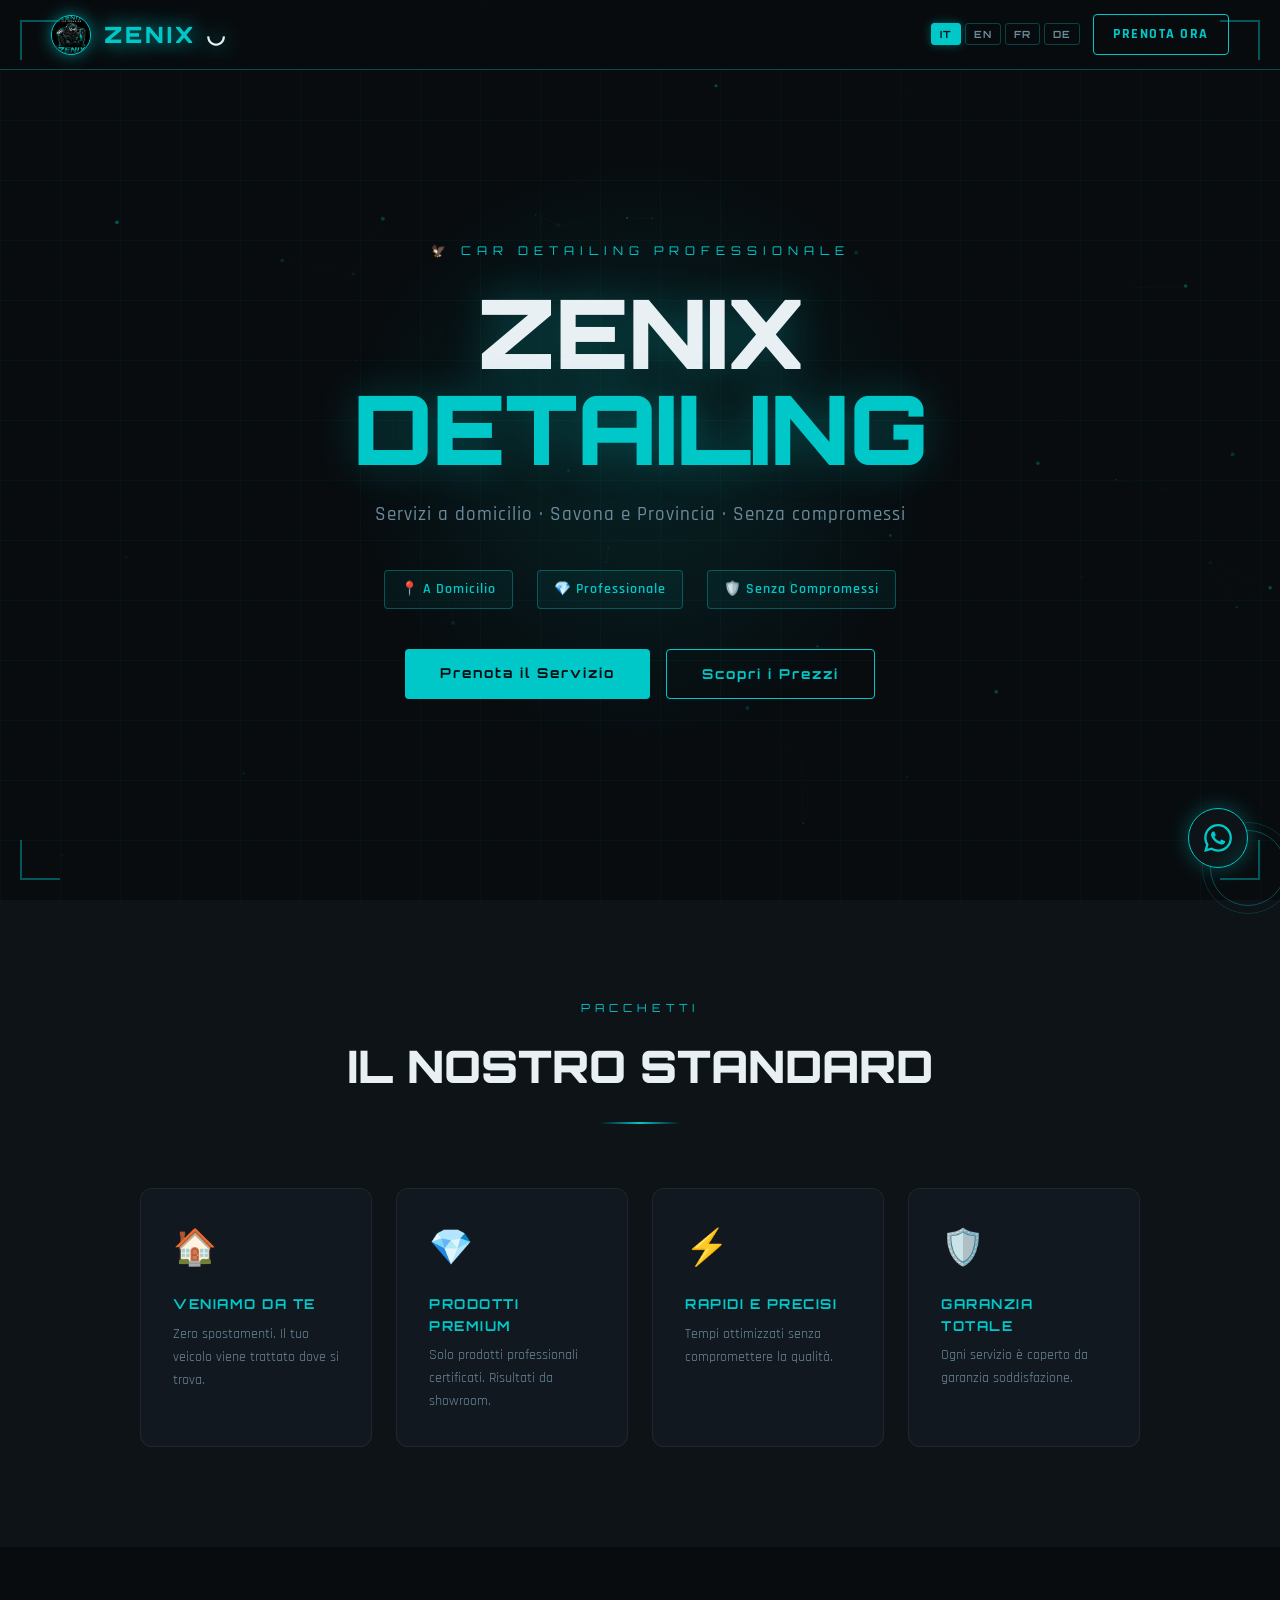
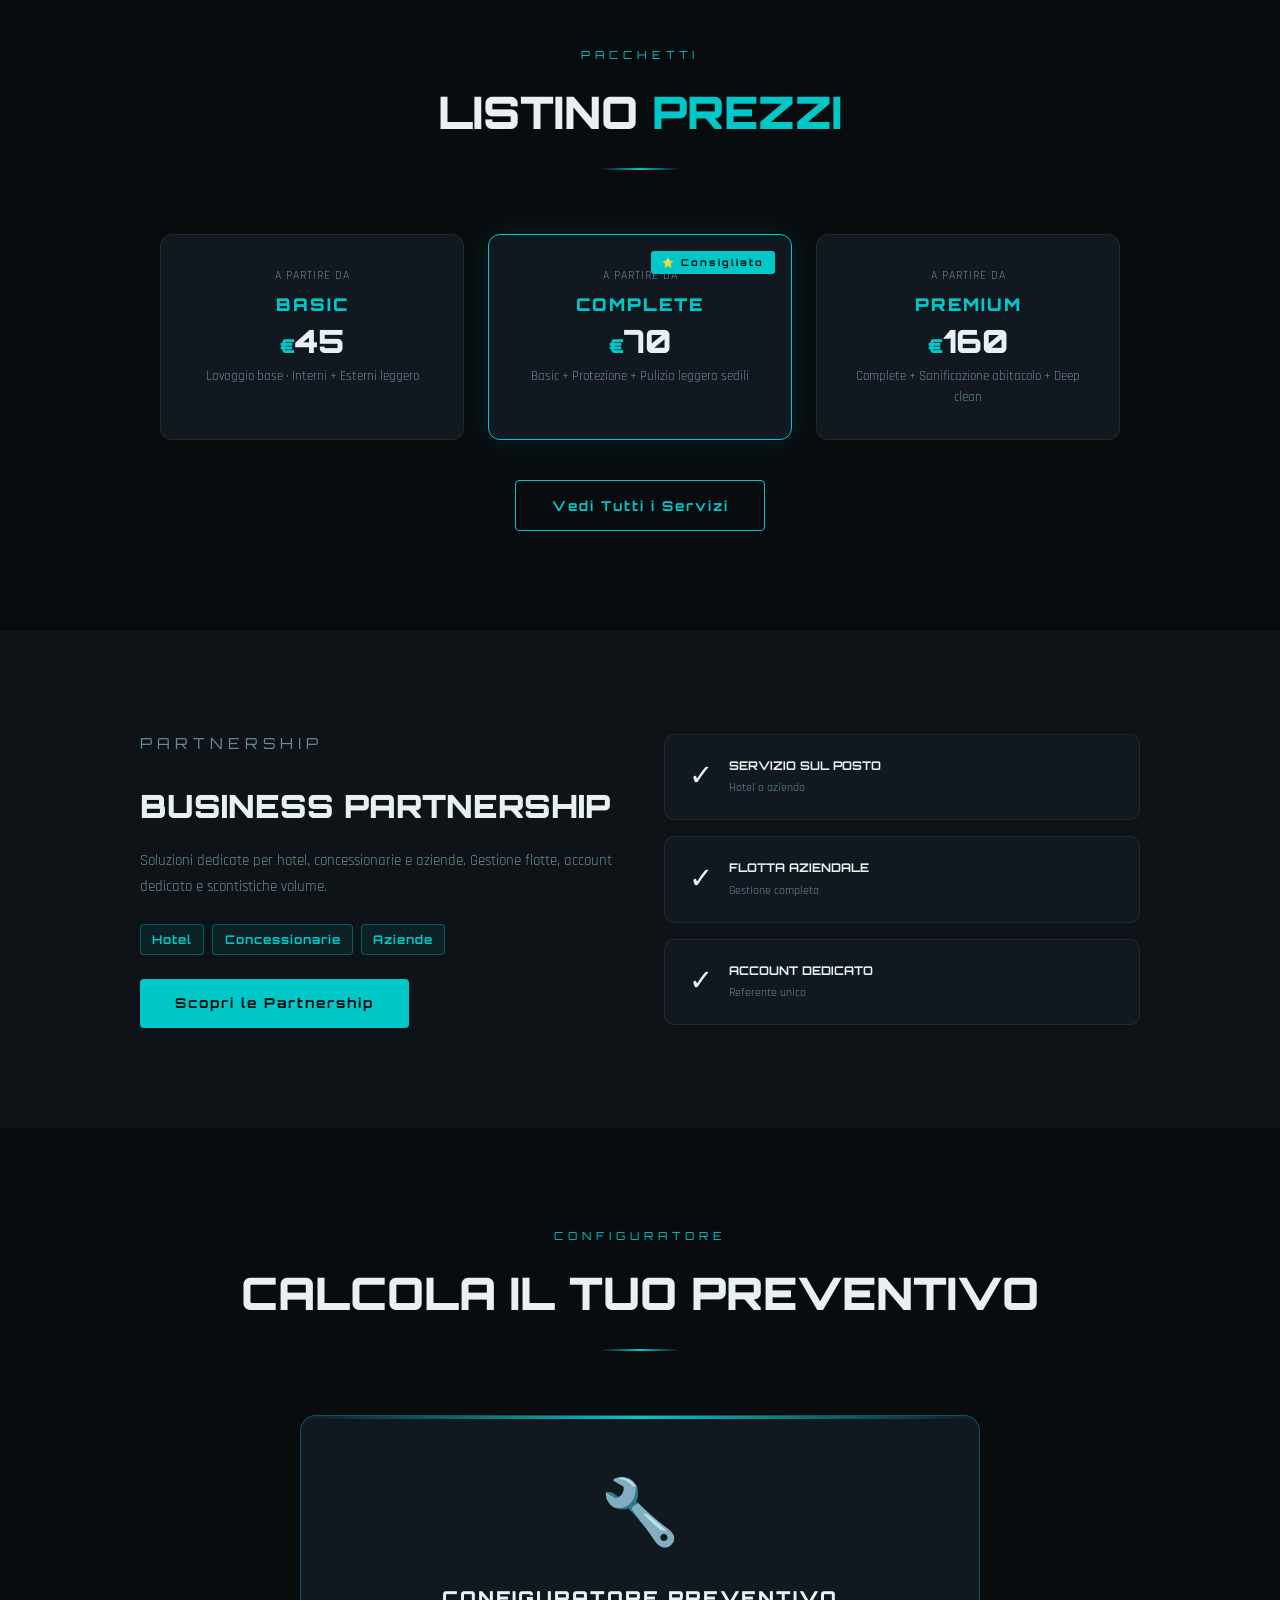
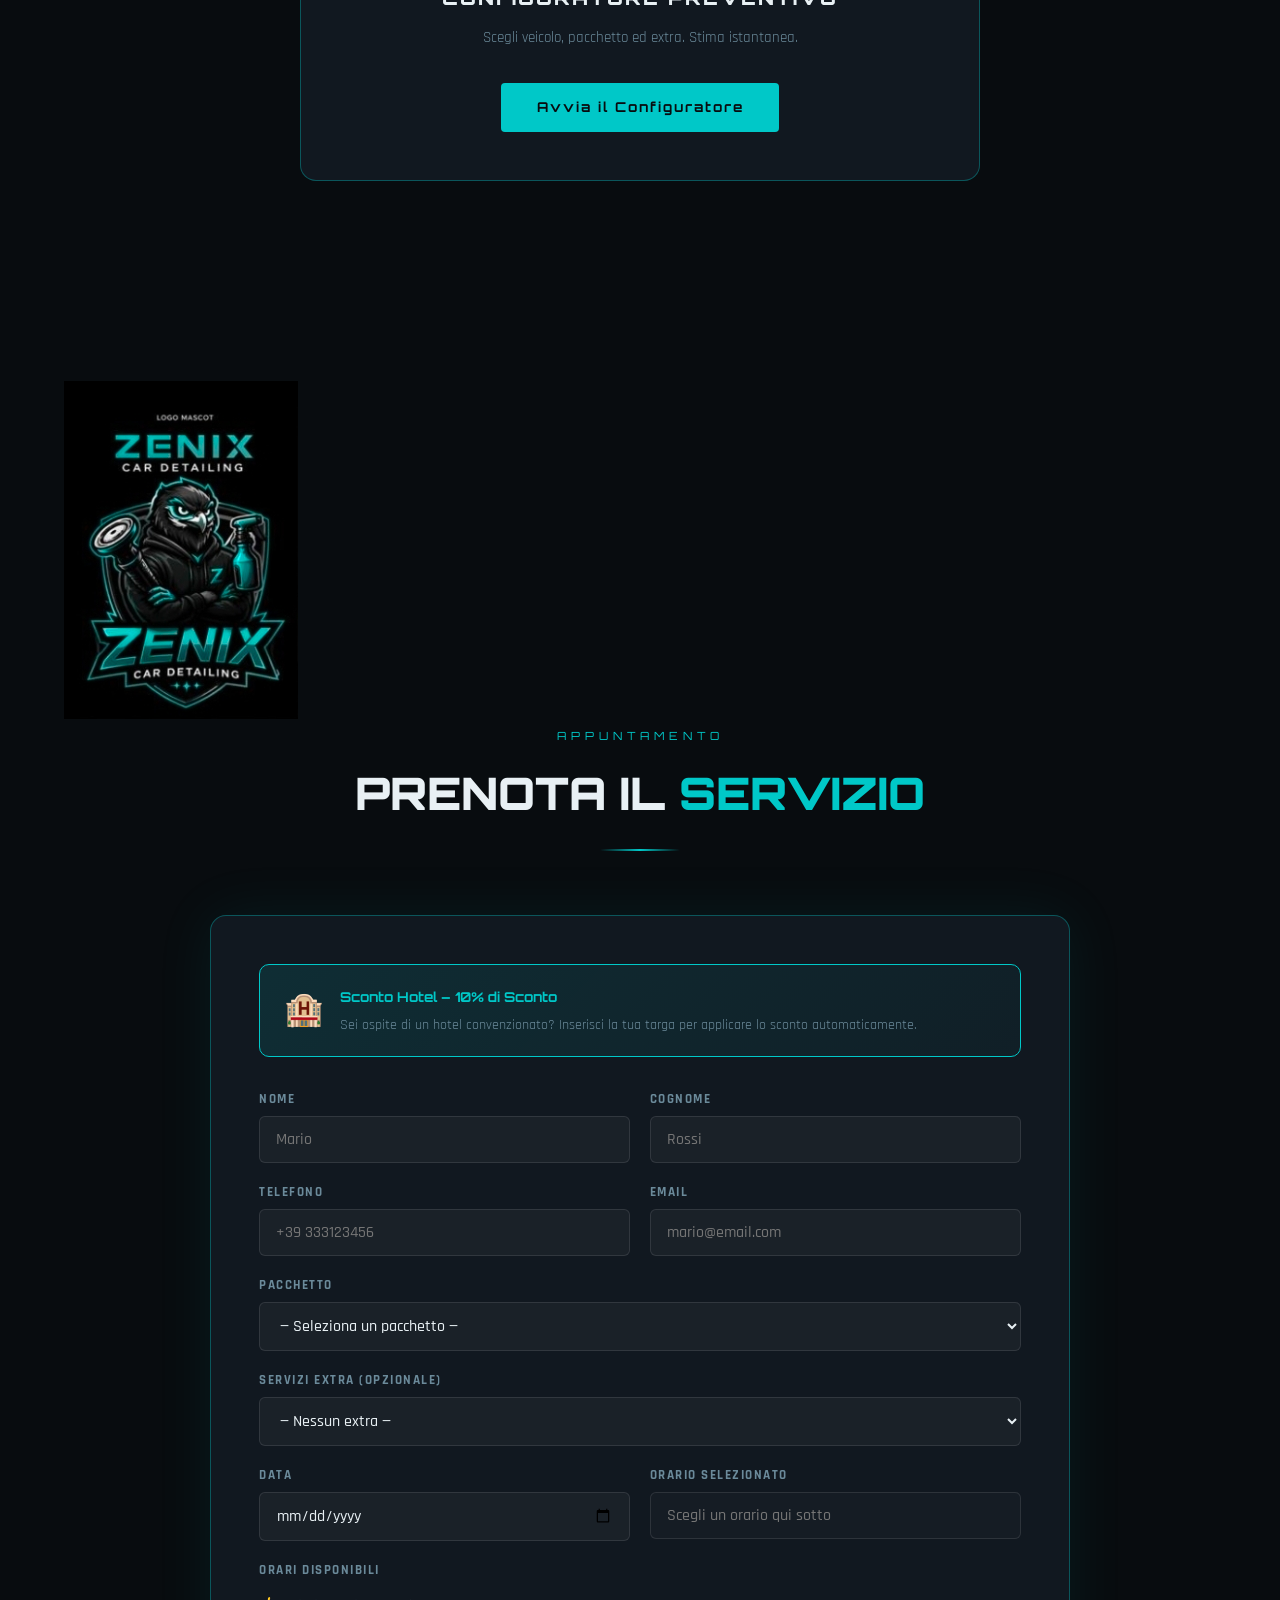
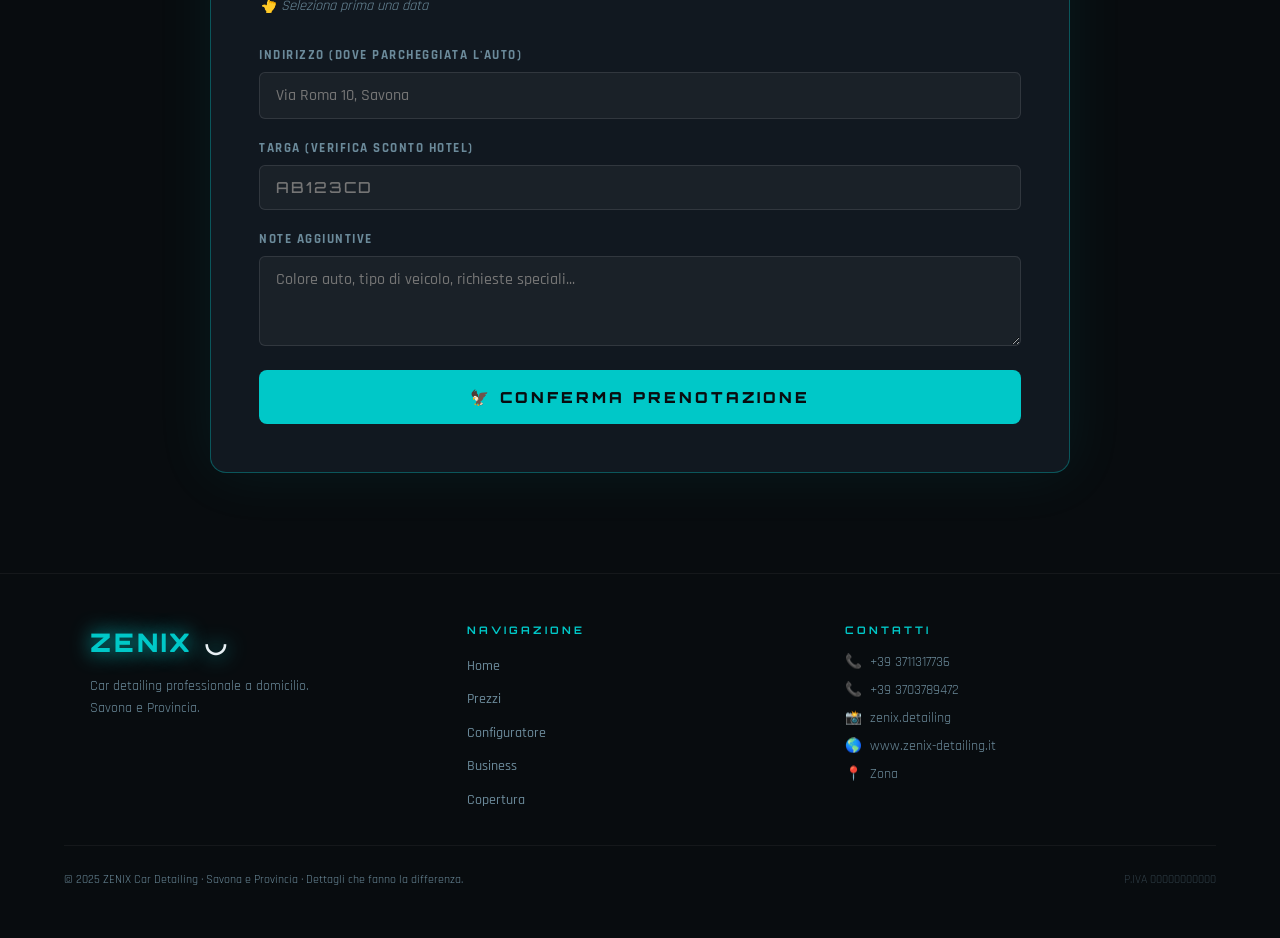
==== commit 4f3a1aed: "Update index.html" ====
--- a/index.html
+++ b/index.html
@@ -191,7 +191,7 @@
       <div class="section-line"></div>
   </div>
 <div class="cfg-preview-box reveal">
-  <span style="font-size:4rem;display:block;margin-bottom:1rem"></span>
+  <span style="font-size:4rem;display:block;margin-bottom:1rem">🔧</span>
     <h3 data-i18n="cfg_preview_title">CONFIGURATORE PREVENTIVO</h3>
       <p data-i18n="cfg_preview_desc">Scegli veicolo, pacchetto ed extra.</p>
         <a href="configurator.html" class="btn-primary" onclick="navTo(event,'configurator.html')" data-i18n="cfg_preview_btn">Avvia il Configuratore</a>
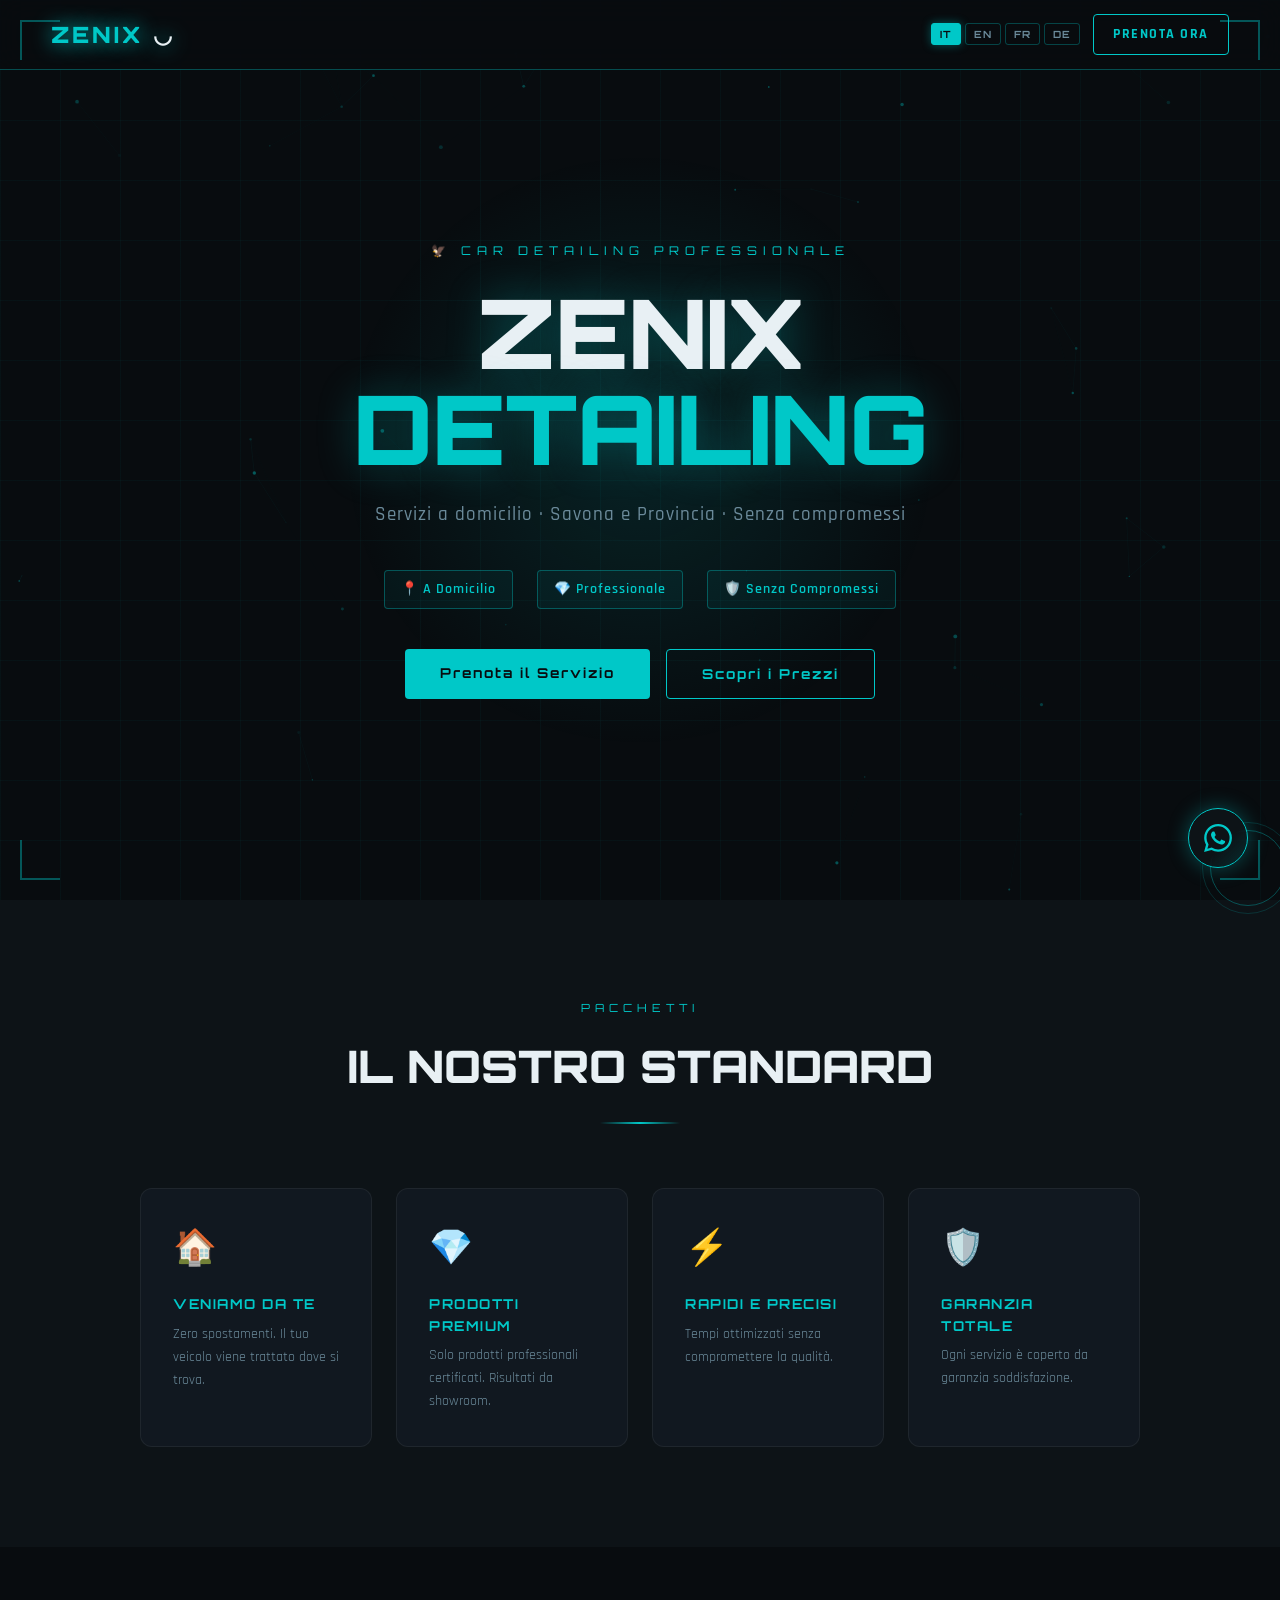
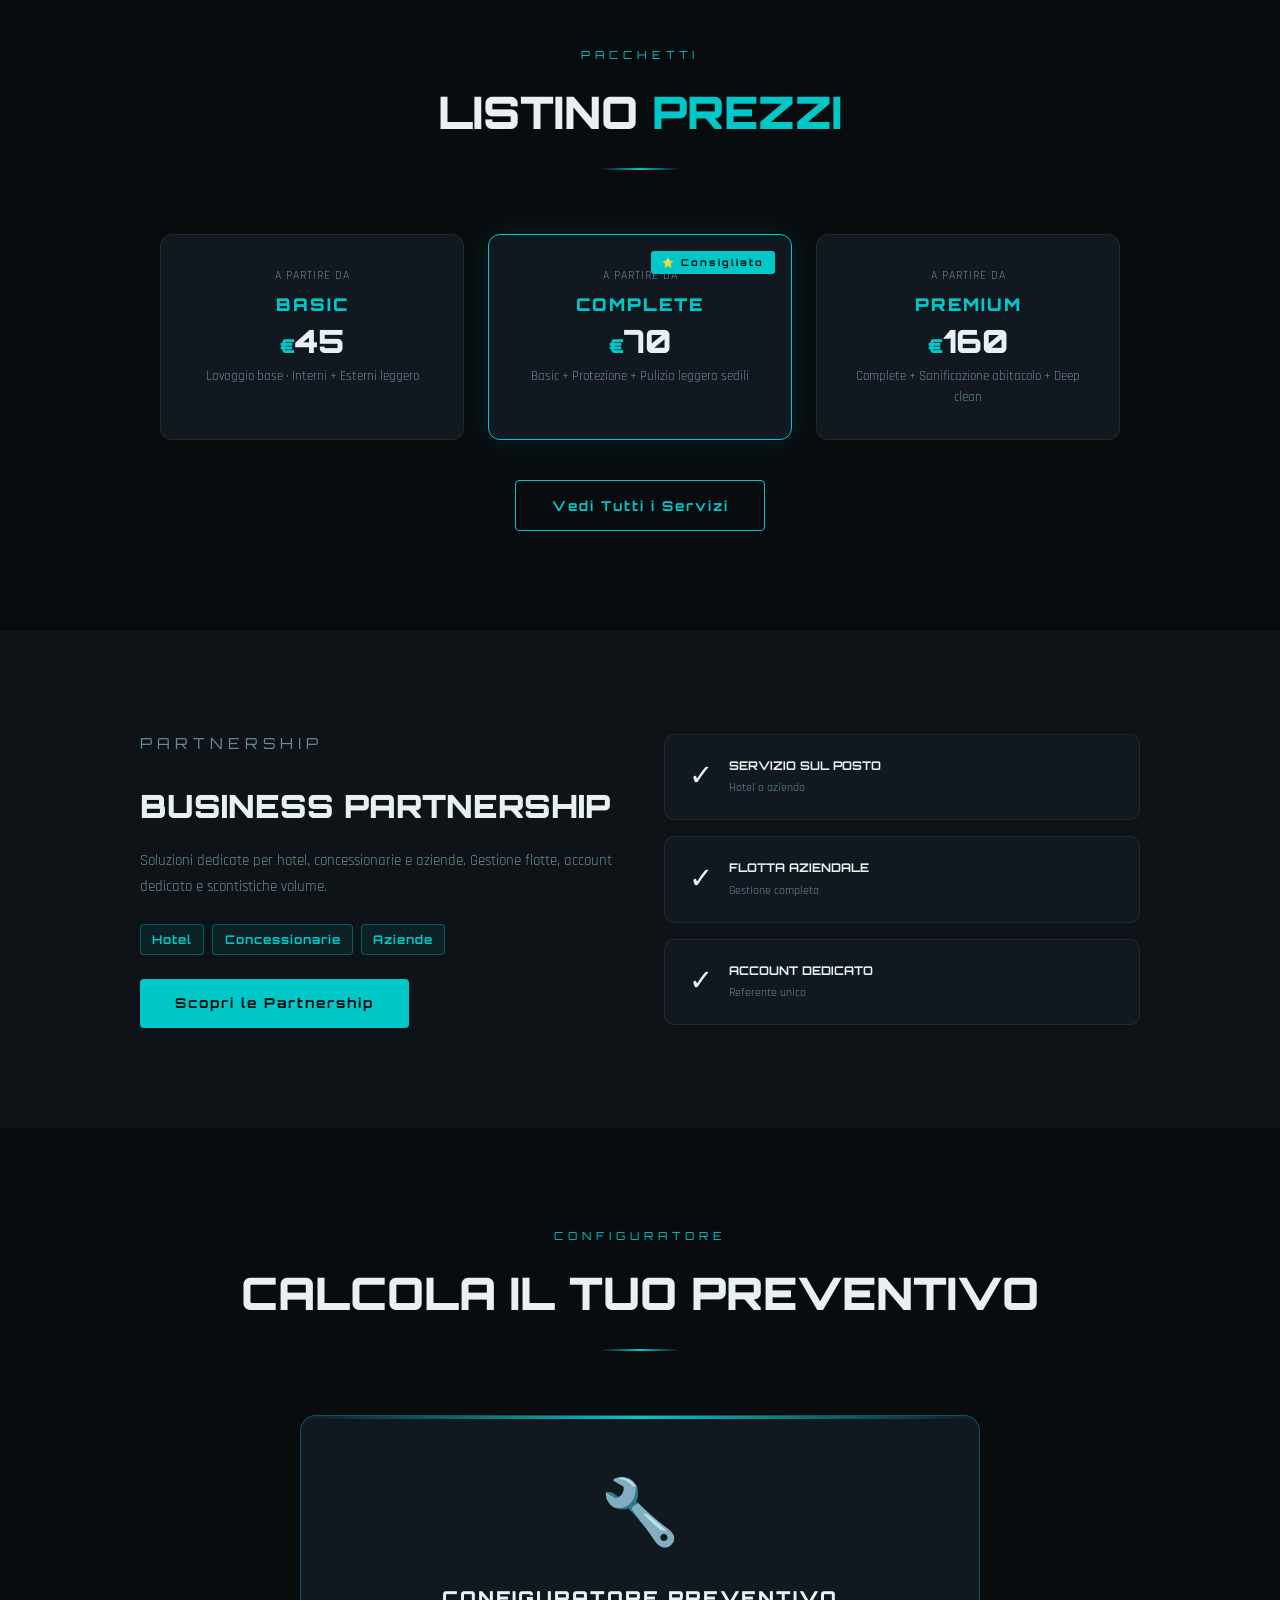
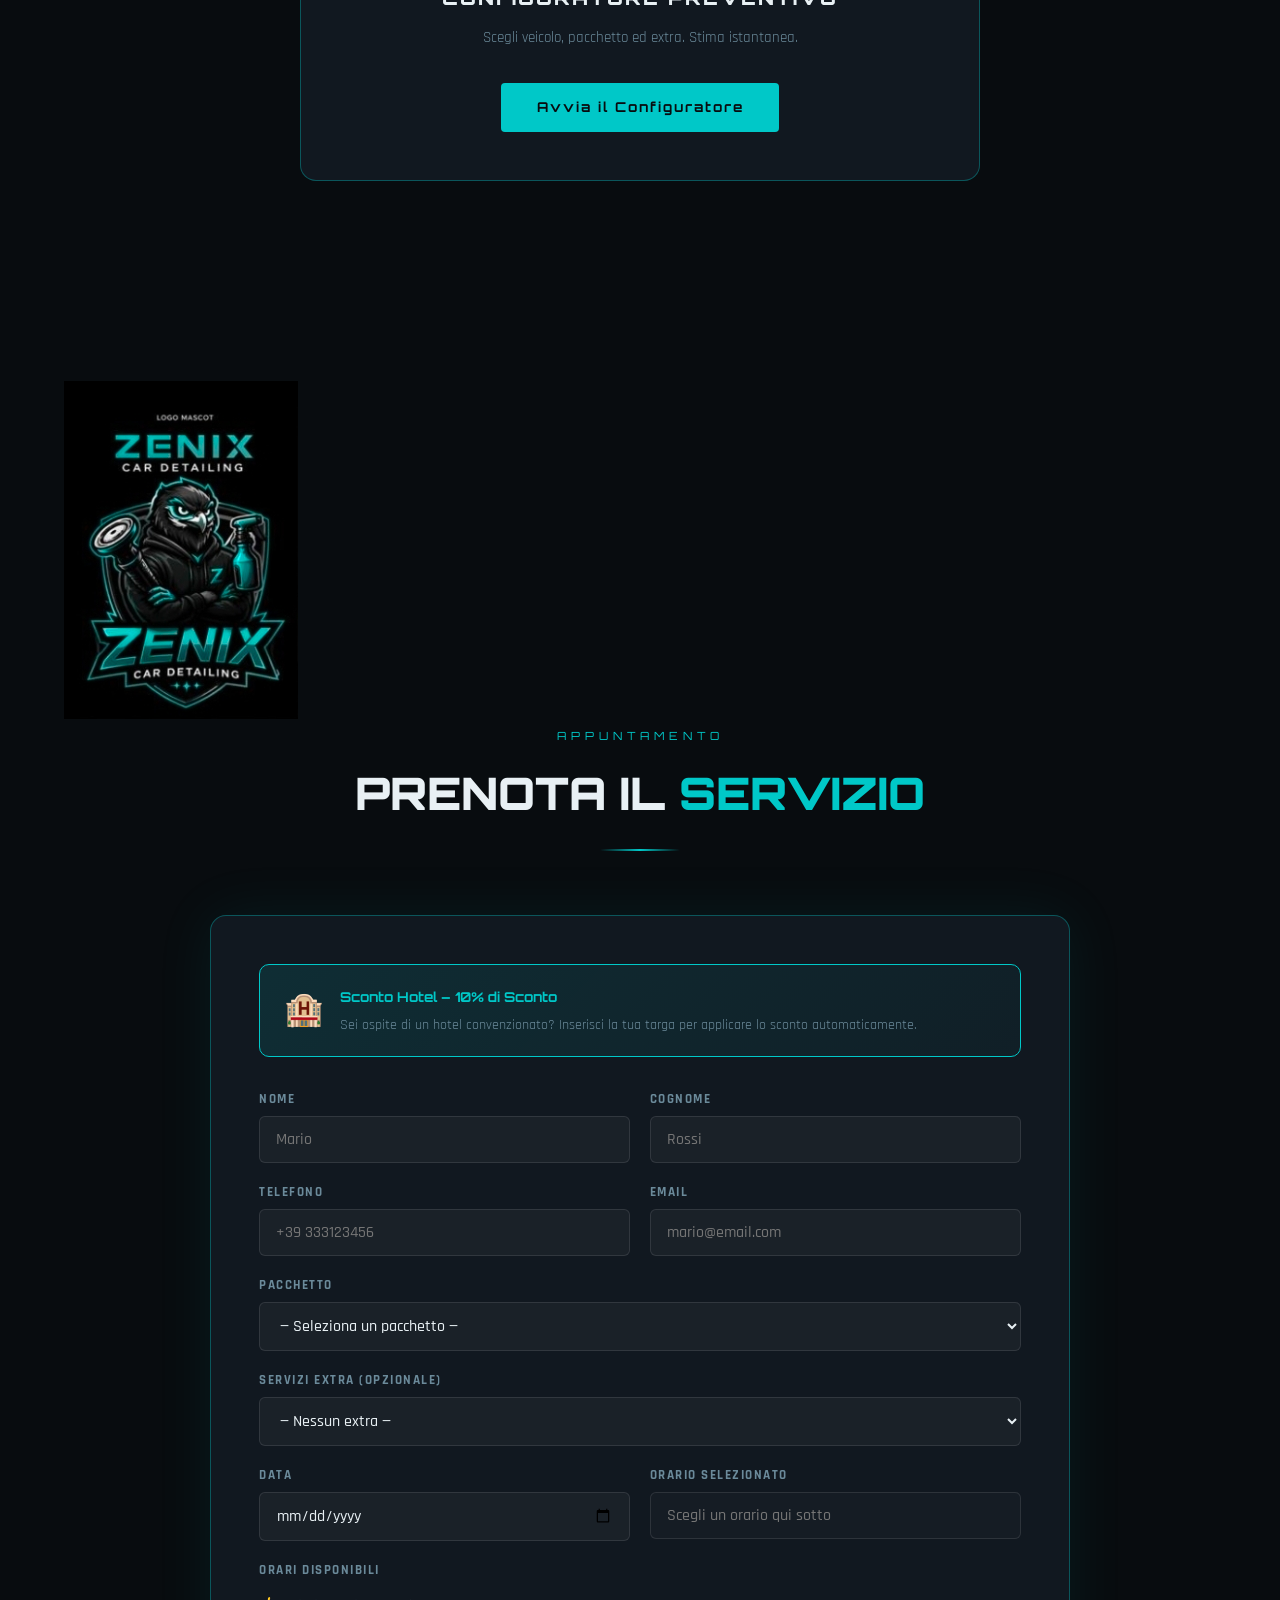
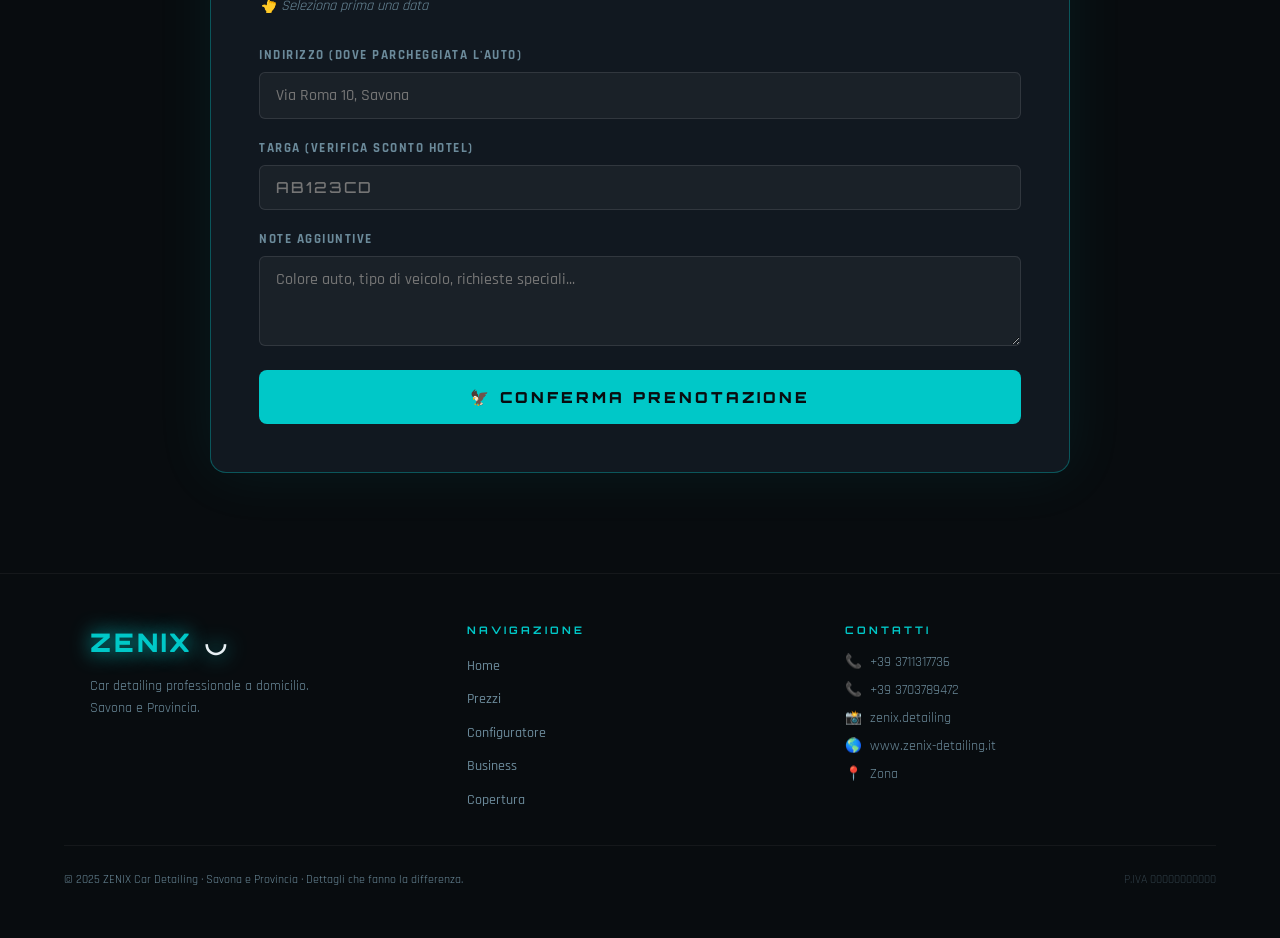
==== commit 36684e6e: "Update index.html" ====
--- a/index.html
+++ b/index.html
@@ -69,7 +69,6 @@
 <!-- Nav -->
 <nav id="navbar">
   <div style="display:flex;align-items:center;gap:.5rem;flex-shrink:0">
-    <img src="[data-uri]" class="nav-mascot" alt="Zenix">
     <a href="index.html" class="nav-logo" onclick="navTo(event,'index.html')">ZENIX<span> &#9697;</span></a>
   </div>
   <div class="nav-right">
@@ -305,8 +304,8 @@
       <h4 data-i18n="footer_contact_title">Contatti</h4>
       <div class="footer-contact-item">&#128222; <a href="tel:+393711317736">+39 3711317736</a></div>
       <div class="footer-contact-item">&#128222; <a href="tel:+393703789472">+39 3703789472</a></div>
-      <div class="footer-contact-item">&#128248; <a href="#">zenix.detailing</a></div>
-      <div class="footer-contact-item">&#127758; <a href="#">www.zenix-detailing.it</a></div>
+      <div class="footer-contact-item">&#128248; <a href="https://www.instagram.com/zenix.detailing/">zenix.detailing</a></div>
+      <div class="footer-contact-item">&#127758; <a href="https://github.com/youss005/Zenixprova2/edit/main/index.html">www.zenix-detailing.it</a></div>
       <div class="footer-contact-item">&#128205; <span data-i18n="contact_zona">Savona e Provincia</span></div>
     </div>
   </div>
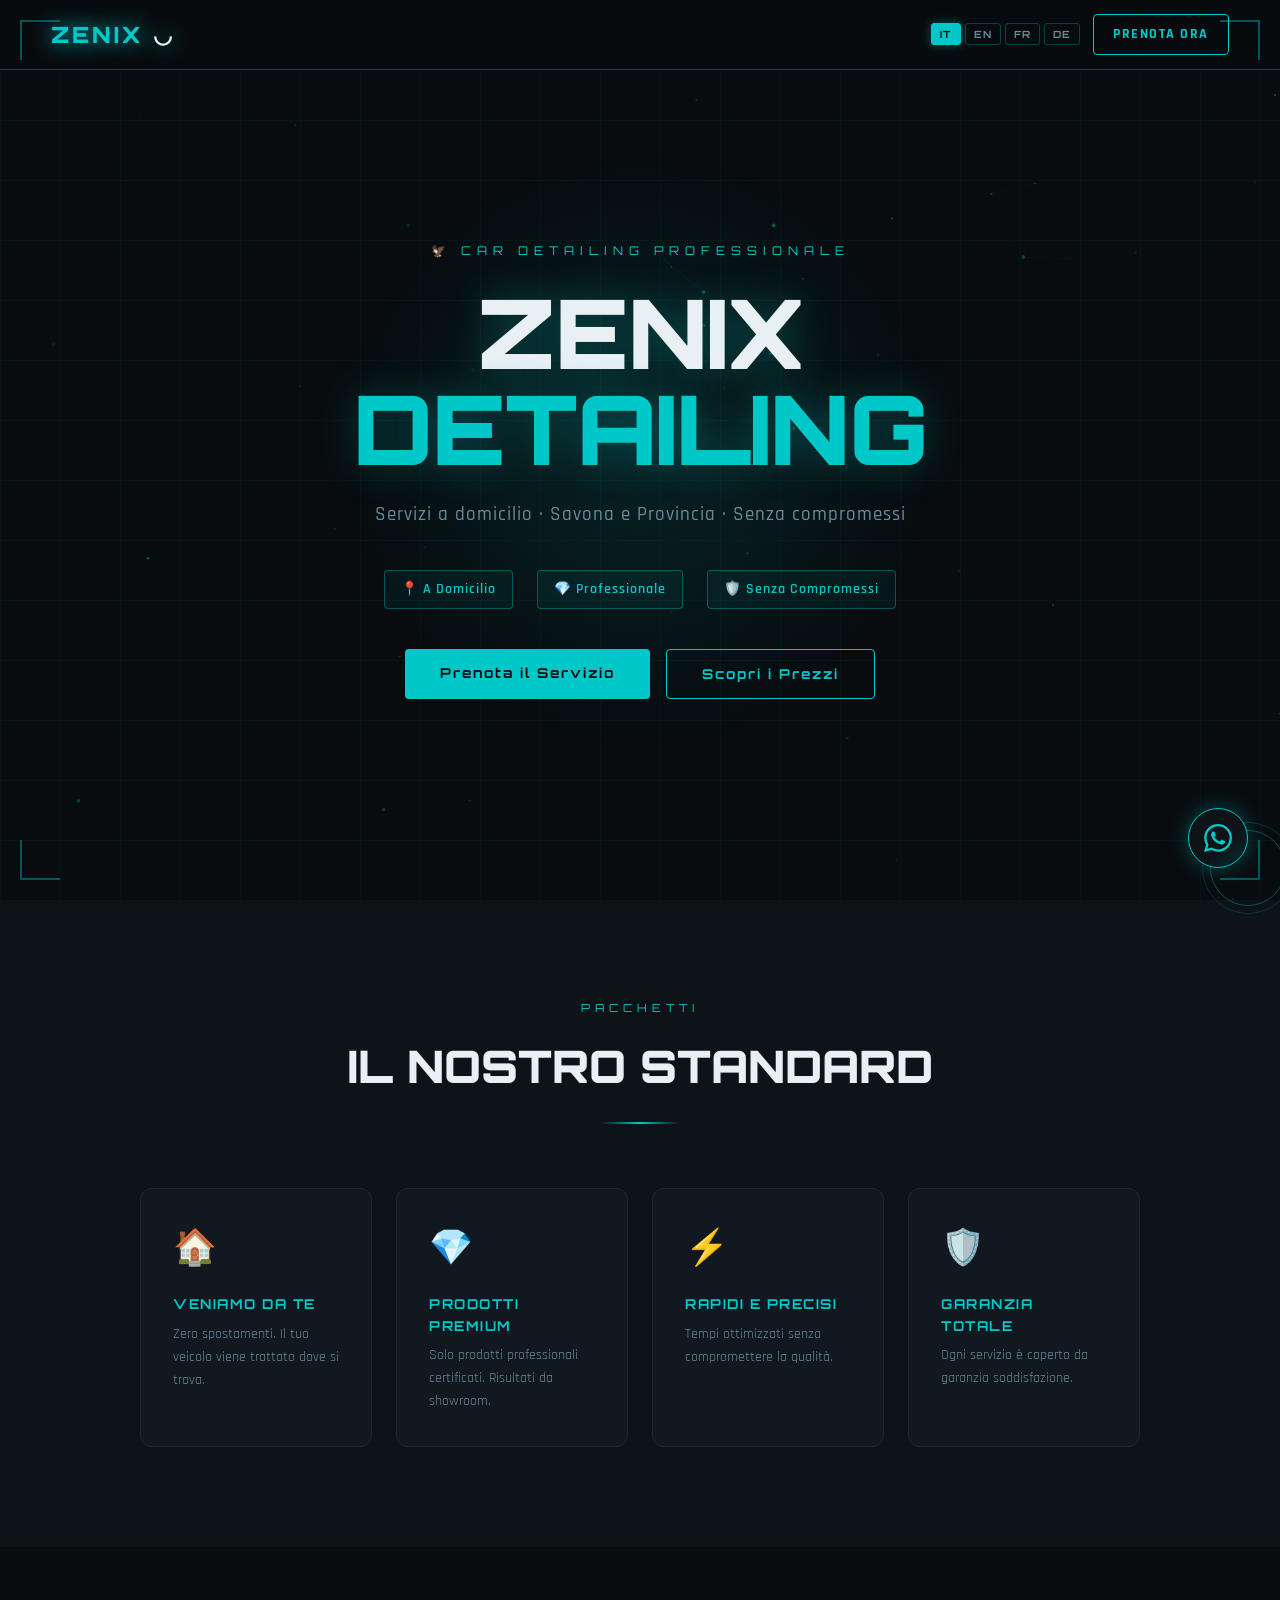
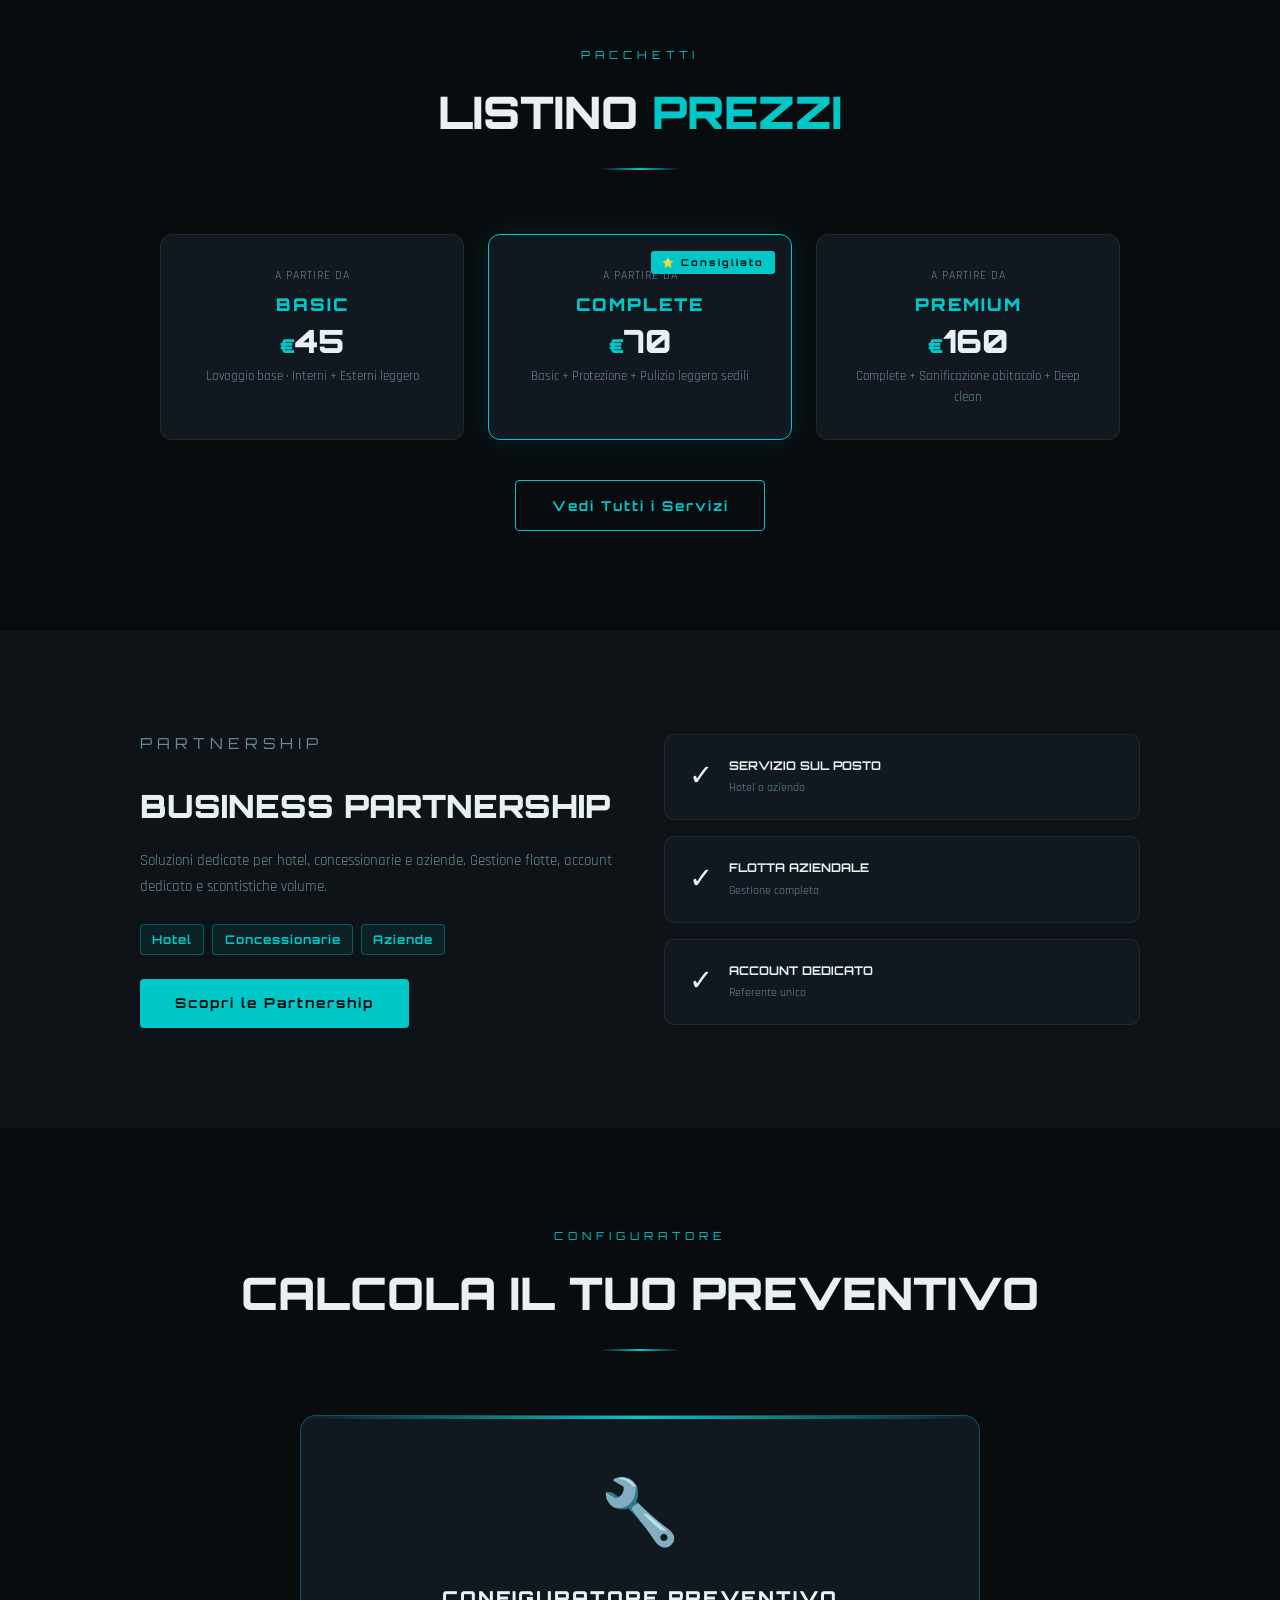
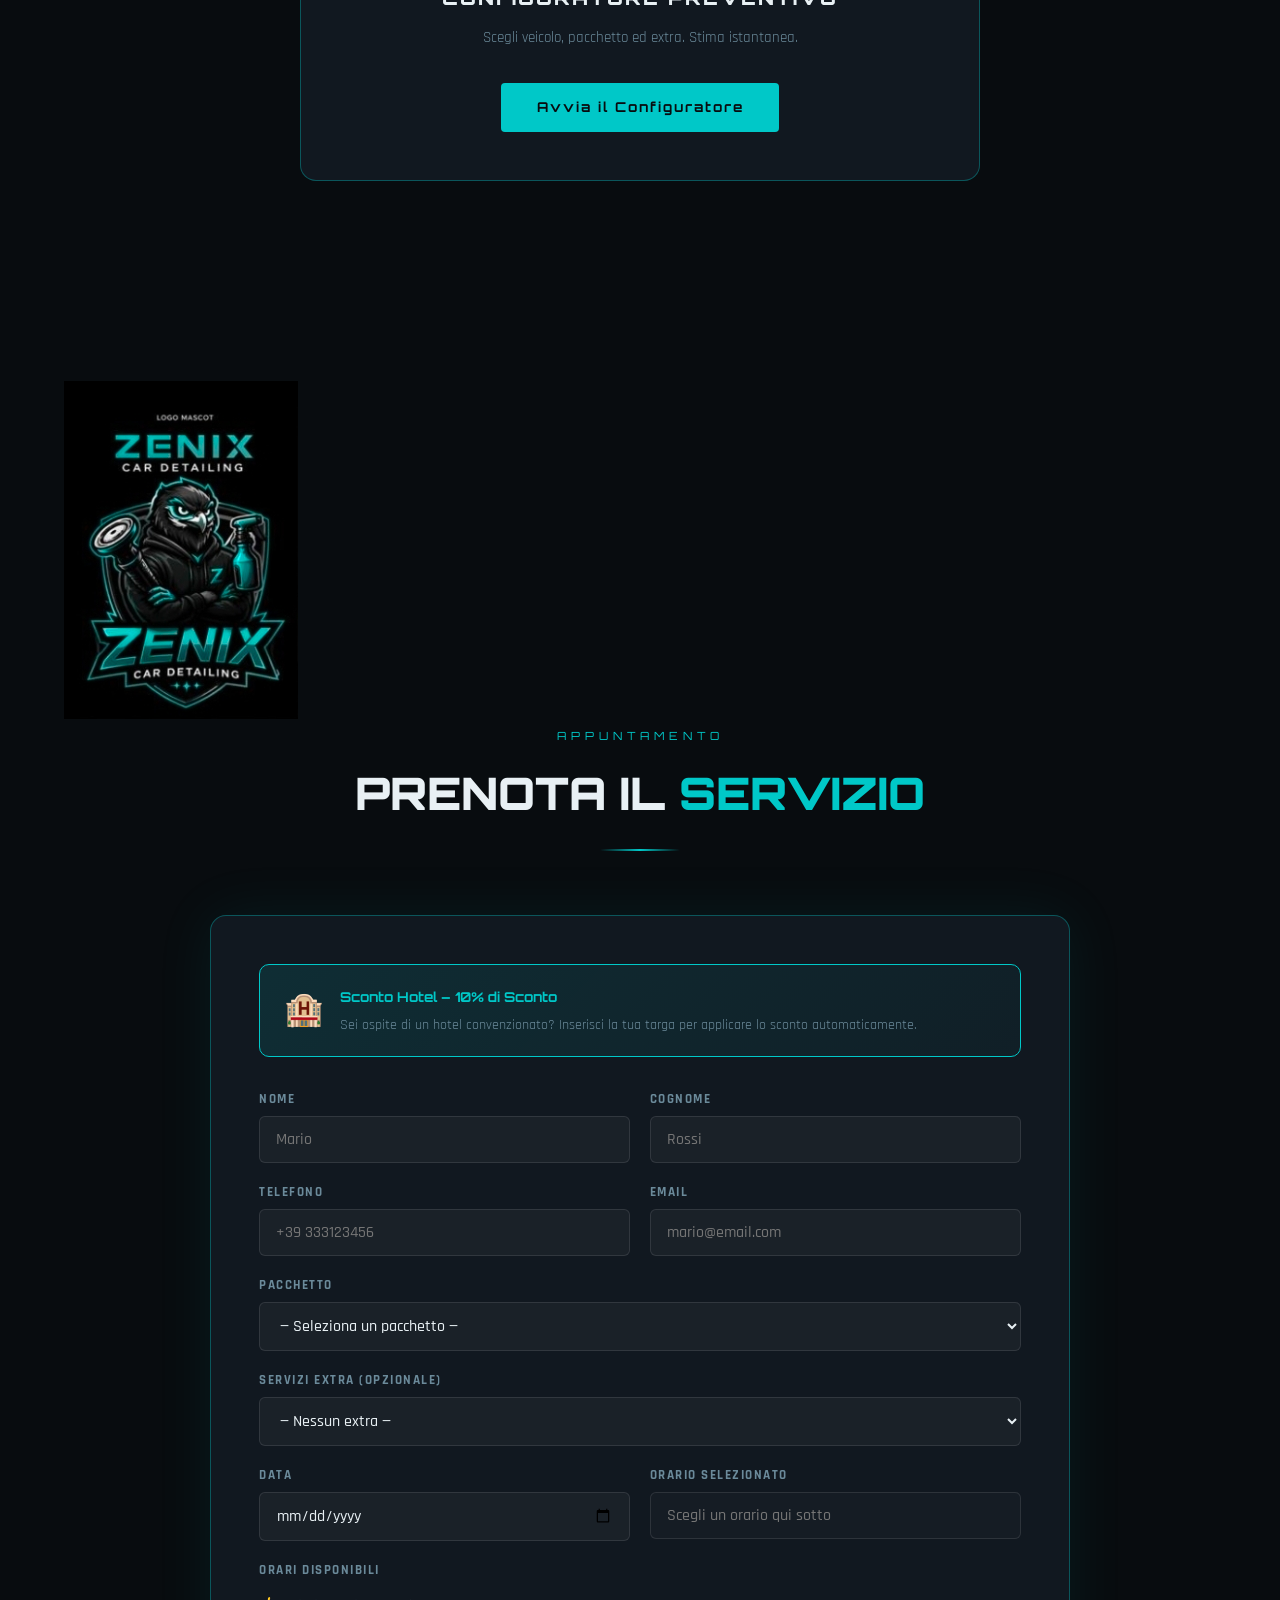
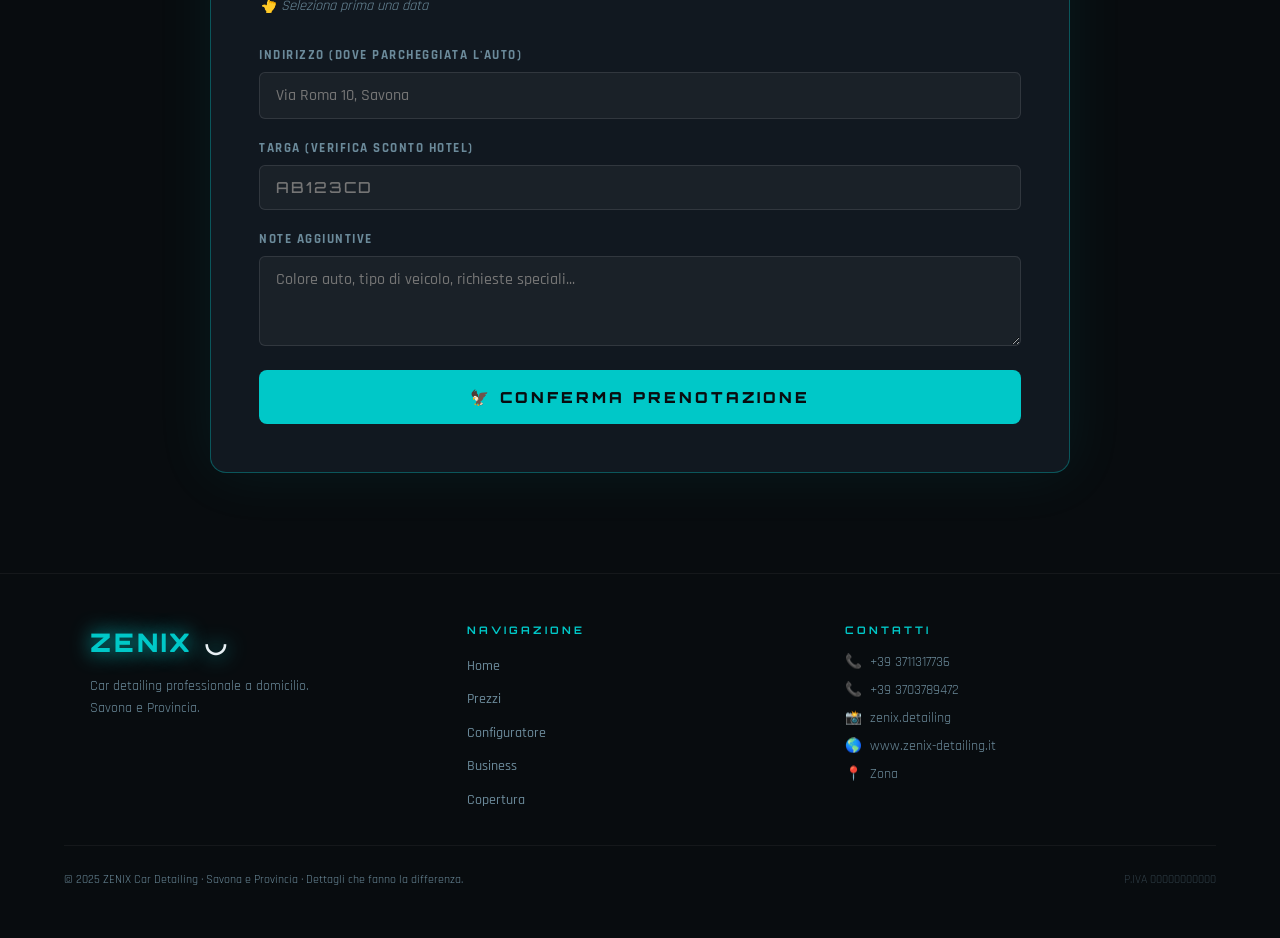
==== commit e8ac8728: "Update index.html" ====
--- a/index.html
+++ b/index.html
@@ -305,7 +305,7 @@
       <div class="footer-contact-item">&#128222; <a href="tel:+393711317736">+39 3711317736</a></div>
       <div class="footer-contact-item">&#128222; <a href="tel:+393703789472">+39 3703789472</a></div>
       <div class="footer-contact-item">&#128248; <a href="https://www.instagram.com/zenix.detailing/">zenix.detailing</a></div>
-      <div class="footer-contact-item">&#127758; <a href="https://github.com/youss005/Zenixprova2/edit/main/index.html">www.zenix-detailing.it</a></div>
+      <div class="footer-contact-item">&#127758; <a href="https://youss005.github.io/Zenixprova2/">www.zenix-detailing.it</a></div>
       <div class="footer-contact-item">&#128205; <span data-i18n="contact_zona">Savona e Provincia</span></div>
     </div>
   </div>
